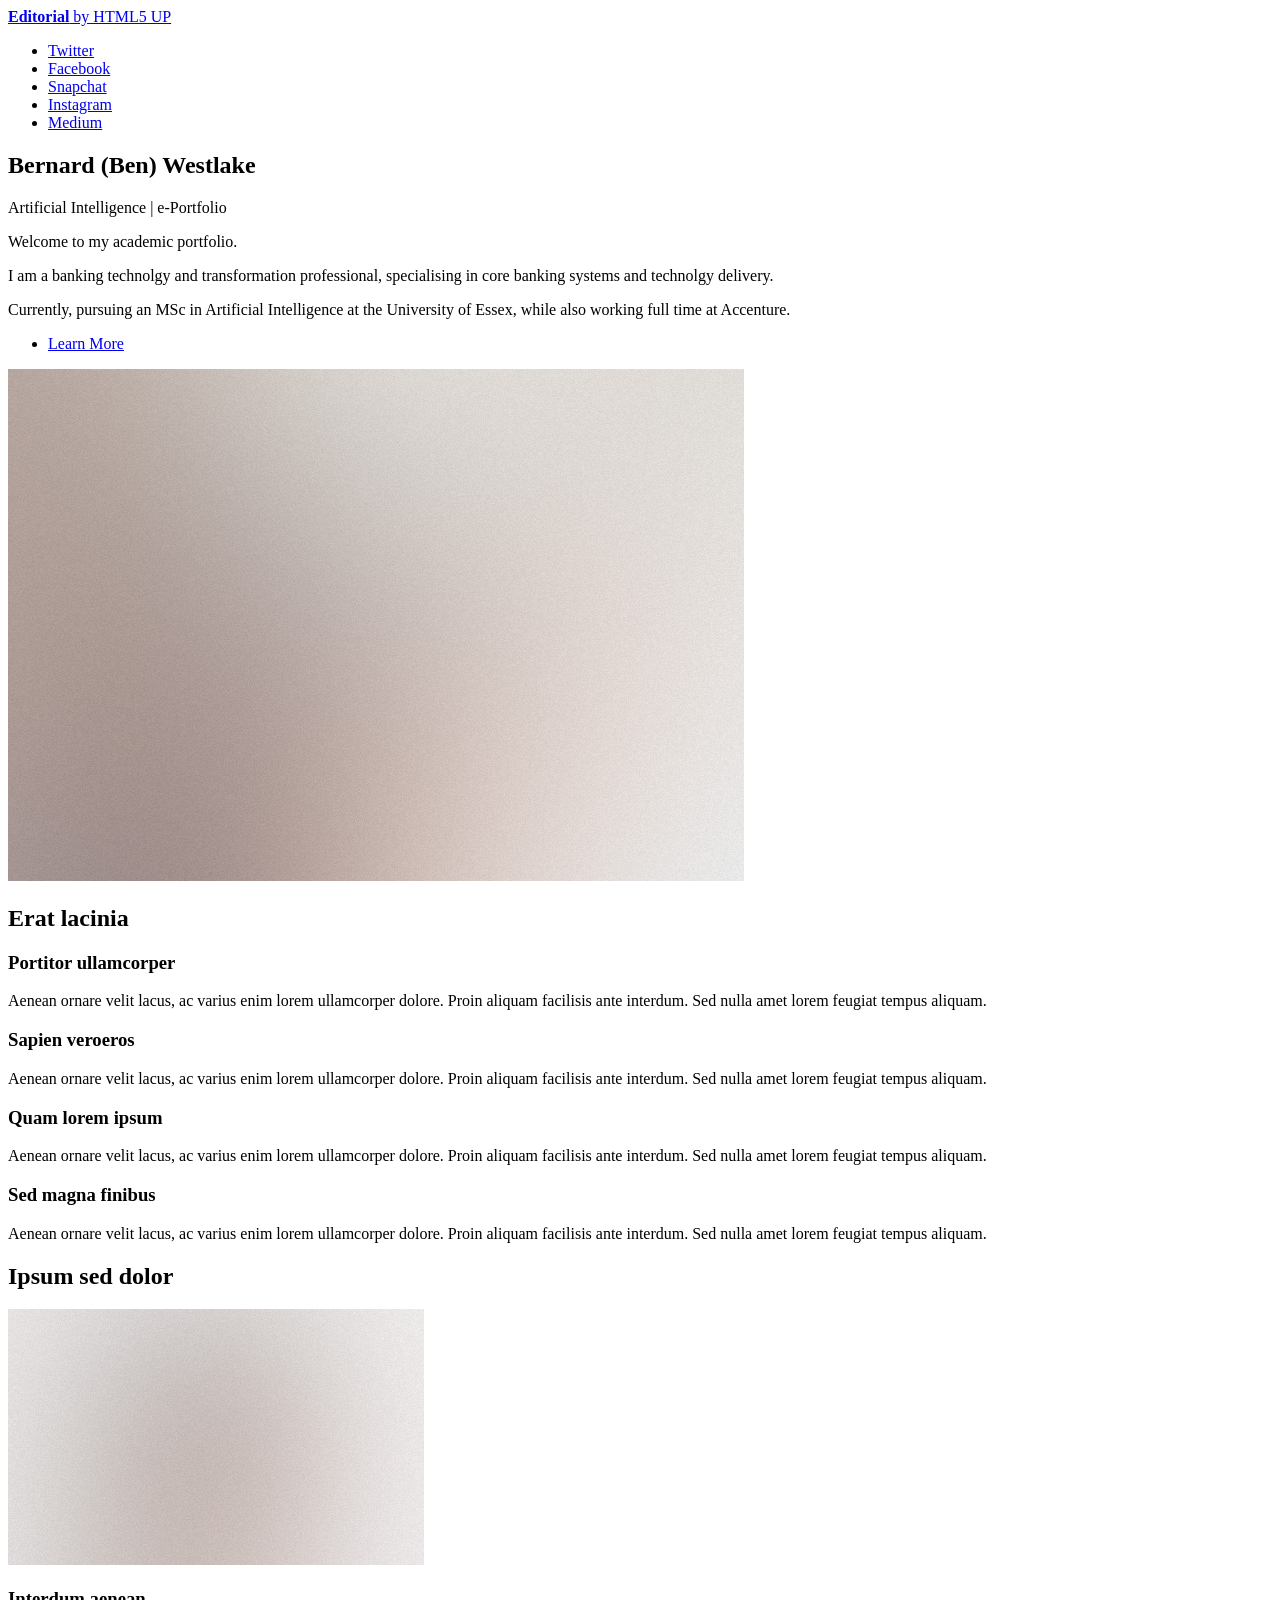
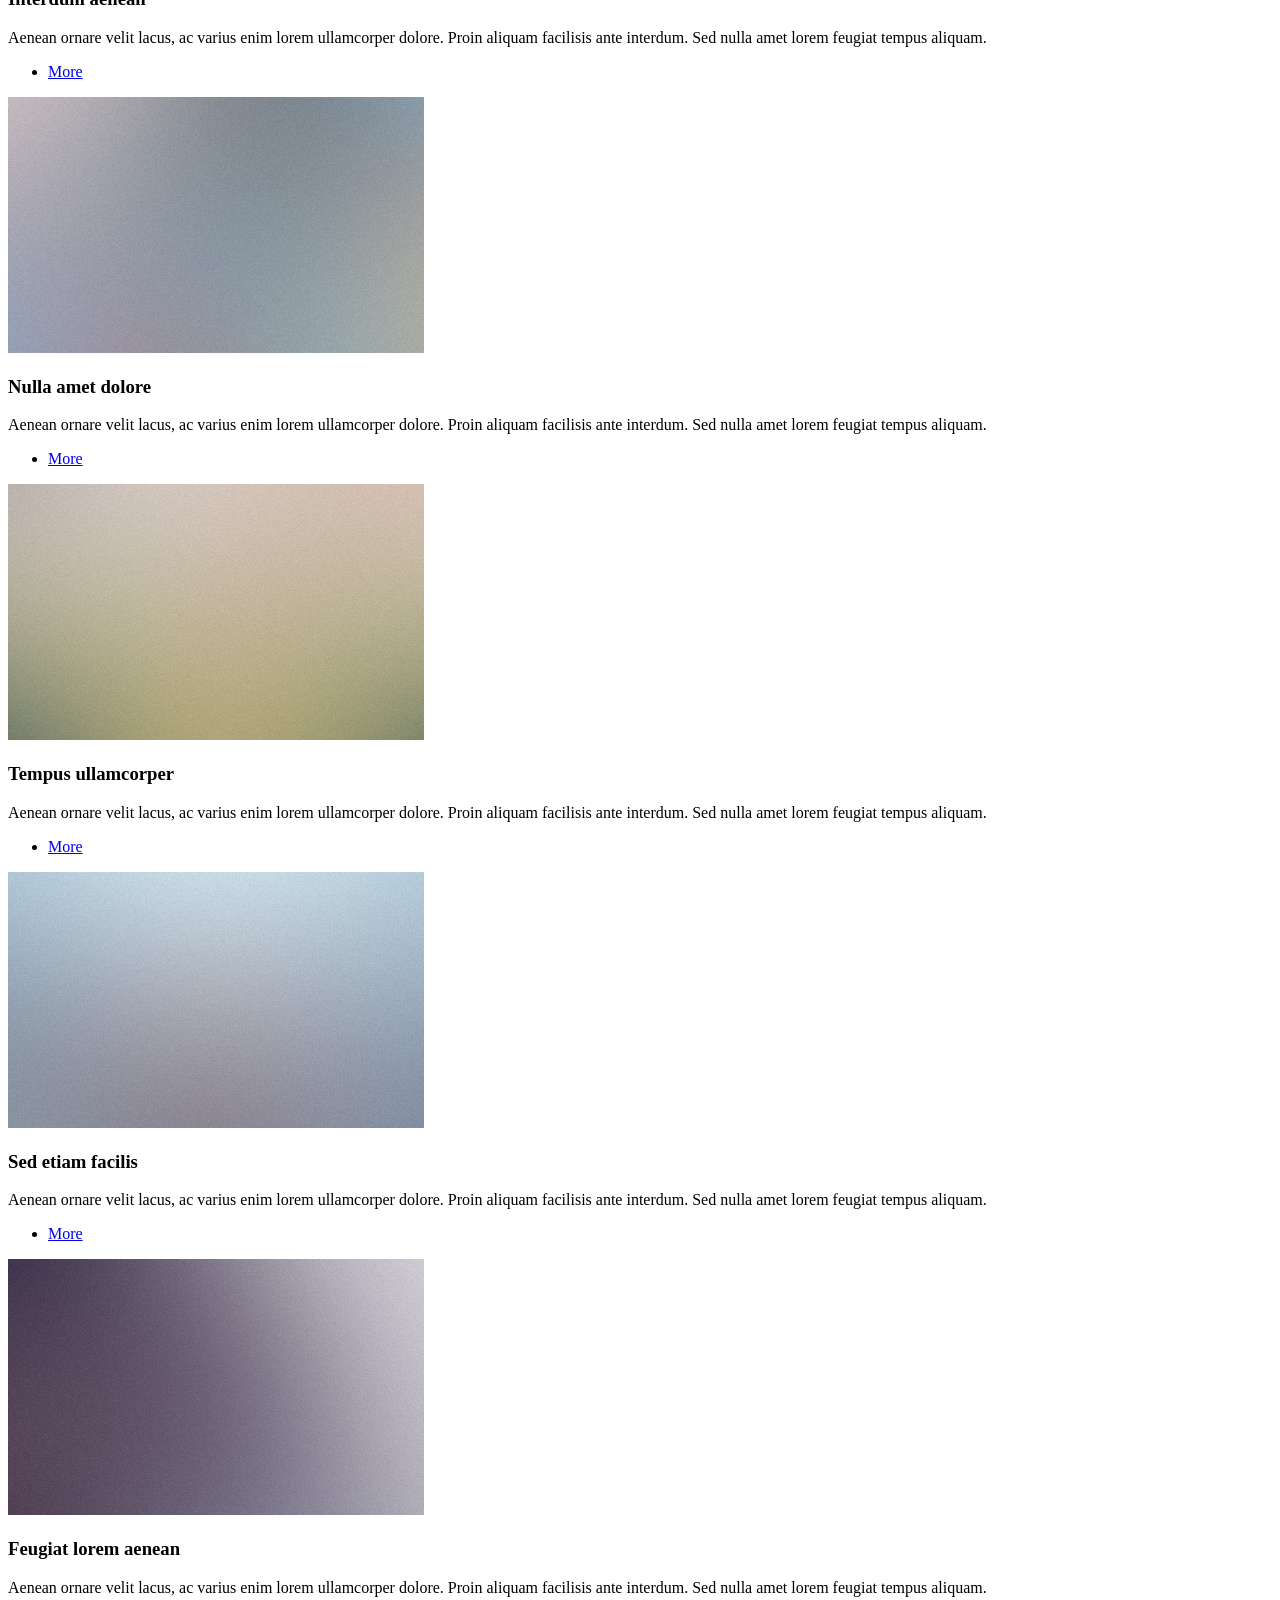
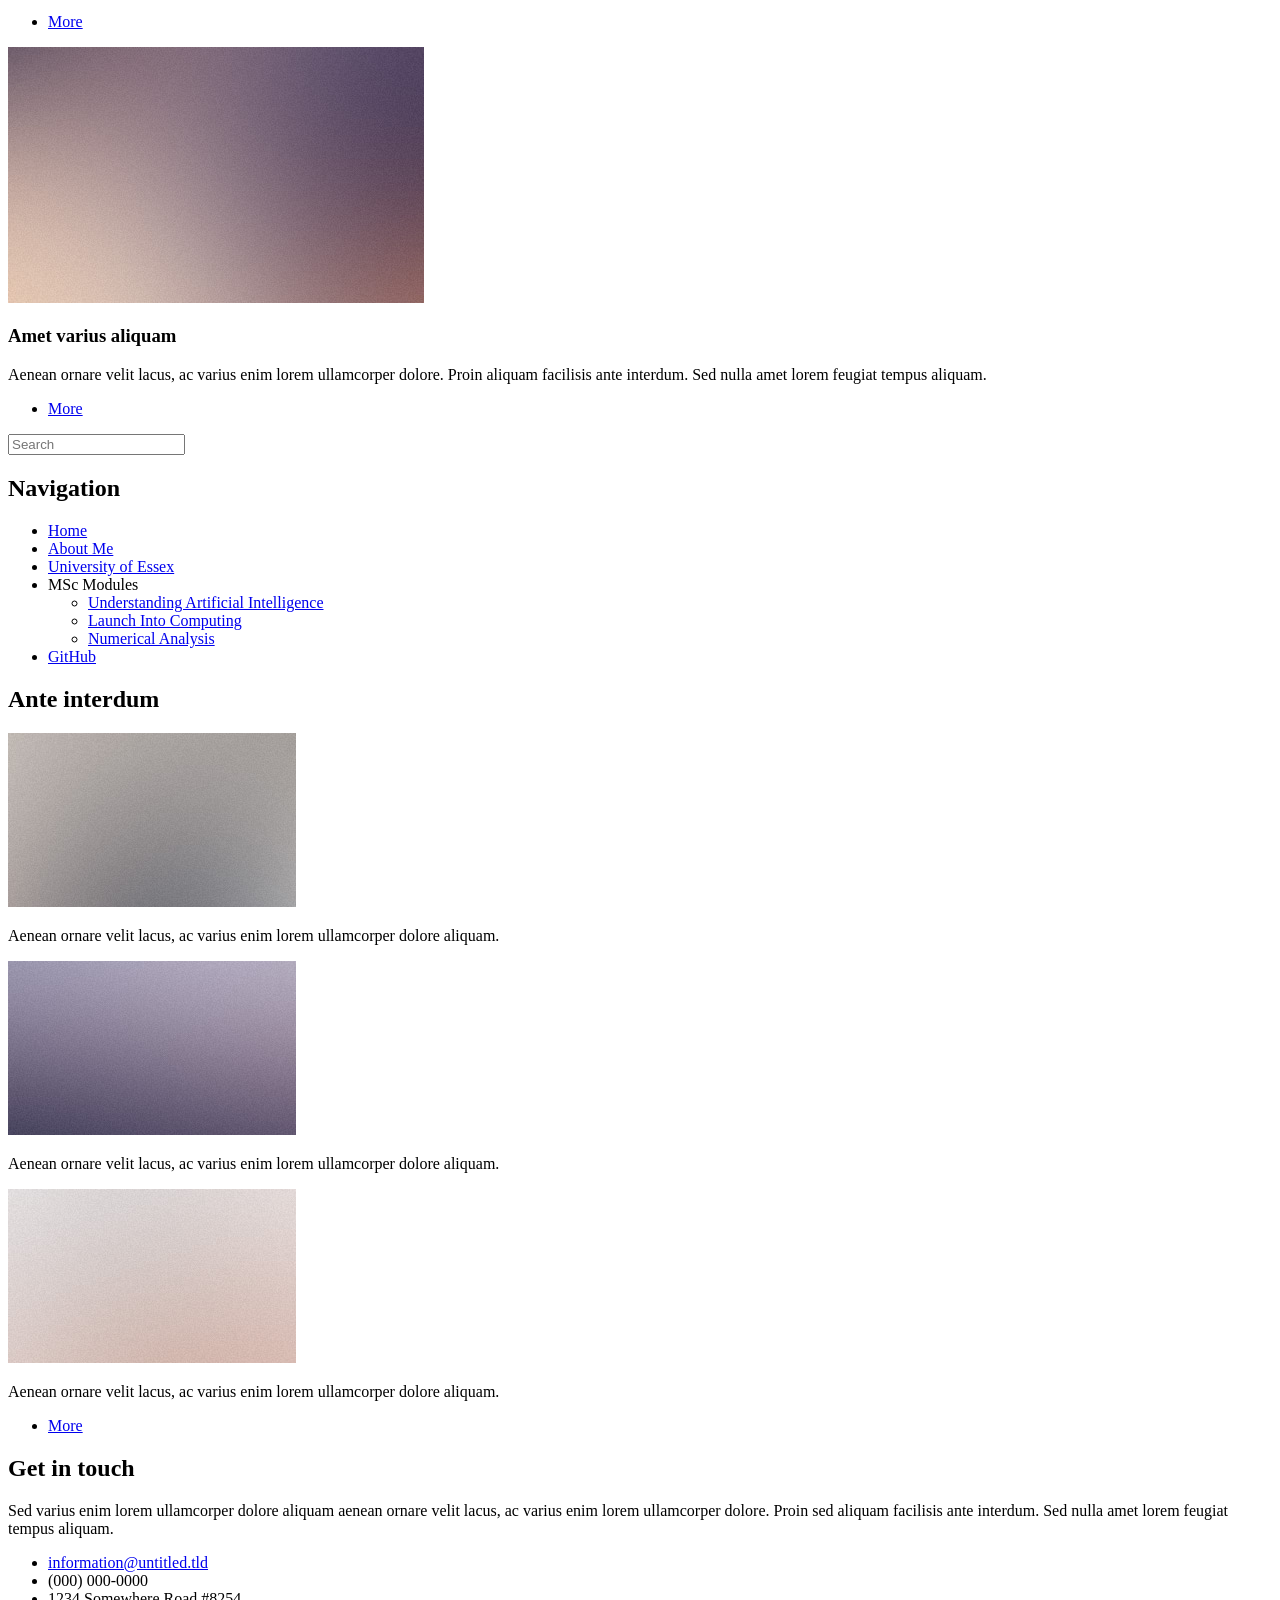
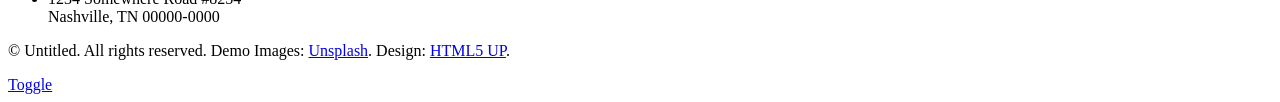
==== index.html @ d7af9665 "Update index.html with new content and structure" ====
<!DOCTYPE HTML>
<!--
	Editorial by HTML5 UP
	html5up.net | @ajlkn
	Free for personal and commercial use under the CCA 3.0 license (html5up.net/license)
-->
<html>
	<head>
		<title>Bernard (Ben) Westlake | Artificial Intelligence e-Portfolio</title>
		<meta charset="utf-8" />
		<meta name="viewport" content="width=device-width, initial-scale=1, user-scalable=no" />
		<link rel="stylesheet" href="assets/css/main.css" />
	</head>
	<body class="is-preload">

		<!-- Wrapper -->
			<div id="wrapper">

				<!-- Main -->
					<div id="main">
						<div class="inner">

							<!-- Header -->
								<header id="header">
									<a href="index.html" class="logo"><strong>Editorial</strong> by HTML5 UP</a>
									<ul class="icons">
										<li><a href="#" class="icon brands fa-twitter"><span class="label">Twitter</span></a></li>
										<li><a href="#" class="icon brands fa-facebook-f"><span class="label">Facebook</span></a></li>
										<li><a href="#" class="icon brands fa-snapchat-ghost"><span class="label">Snapchat</span></a></li>
										<li><a href="#" class="icon brands fa-instagram"><span class="label">Instagram</span></a></li>
										<li><a href="#" class="icon brands fa-medium-m"><span class="label">Medium</span></a></li>
									</ul>
								</header>

							<!-- Banner -->
								<section id="banner">
									<div class="content">
										<header>
											<h1>Bernard (Ben) Westlake</h1>
											<p>Artificial Intelligence | e-Portfolio</p>
										</header>
										<p>
											Welcome to my academic portfolio.
										</p>
										<p>
											I am a banking technolgy and transformation professional,
											specialising in core banking systems and technolgy delivery.
										</p>
										<p>
											Currently, pursuing an MSc in Artificial Intelligence at
											the University of Essex, while also working full time at
											Accenture.
										</p>
										<ul class="actions">
											<li><a href="#" class="button big">Learn More</a></li>
										</ul>
									</div>
									<span class="image object">
										<img src="images/pic10.jpg" alt="" />
									</span>
								</section>

							<!-- Section -->
								<section>
									<header class="major">
										<h2>Erat lacinia</h2>
									</header>
									<div class="features">
										<article>
											<span class="icon fa-gem"></span>
											<div class="content">
												<h3>Portitor ullamcorper</h3>
												<p>Aenean ornare velit lacus, ac varius enim lorem ullamcorper dolore. Proin aliquam facilisis ante interdum. Sed nulla amet lorem feugiat tempus aliquam.</p>
											</div>
										</article>
										<article>
											<span class="icon solid fa-paper-plane"></span>
											<div class="content">
												<h3>Sapien veroeros</h3>
												<p>Aenean ornare velit lacus, ac varius enim lorem ullamcorper dolore. Proin aliquam facilisis ante interdum. Sed nulla amet lorem feugiat tempus aliquam.</p>
											</div>
										</article>
										<article>
											<span class="icon solid fa-rocket"></span>
											<div class="content">
												<h3>Quam lorem ipsum</h3>
												<p>Aenean ornare velit lacus, ac varius enim lorem ullamcorper dolore. Proin aliquam facilisis ante interdum. Sed nulla amet lorem feugiat tempus aliquam.</p>
											</div>
										</article>
										<article>
											<span class="icon solid fa-signal"></span>
											<div class="content">
												<h3>Sed magna finibus</h3>
												<p>Aenean ornare velit lacus, ac varius enim lorem ullamcorper dolore. Proin aliquam facilisis ante interdum. Sed nulla amet lorem feugiat tempus aliquam.</p>
											</div>
										</article>
									</div>
								</section>

							<!-- Section -->
								<section>
									<header class="major">
										<h2>Ipsum sed dolor</h2>
									</header>
									<div class="posts">
										<article>
											<a href="#" class="image"><img src="images/pic01.jpg" alt="" /></a>
											<h3>Interdum aenean</h3>
											<p>Aenean ornare velit lacus, ac varius enim lorem ullamcorper dolore. Proin aliquam facilisis ante interdum. Sed nulla amet lorem feugiat tempus aliquam.</p>
											<ul class="actions">
												<li><a href="#" class="button">More</a></li>
											</ul>
										</article>
										<article>
											<a href="#" class="image"><img src="images/pic02.jpg" alt="" /></a>
											<h3>Nulla amet dolore</h3>
											<p>Aenean ornare velit lacus, ac varius enim lorem ullamcorper dolore. Proin aliquam facilisis ante interdum. Sed nulla amet lorem feugiat tempus aliquam.</p>
											<ul class="actions">
												<li><a href="#" class="button">More</a></li>
											</ul>
										</article>
										<article>
											<a href="#" class="image"><img src="images/pic03.jpg" alt="" /></a>
											<h3>Tempus ullamcorper</h3>
											<p>Aenean ornare velit lacus, ac varius enim lorem ullamcorper dolore. Proin aliquam facilisis ante interdum. Sed nulla amet lorem feugiat tempus aliquam.</p>
											<ul class="actions">
												<li><a href="#" class="button">More</a></li>
											</ul>
										</article>
										<article>
											<a href="#" class="image"><img src="images/pic04.jpg" alt="" /></a>
											<h3>Sed etiam facilis</h3>
											<p>Aenean ornare velit lacus, ac varius enim lorem ullamcorper dolore. Proin aliquam facilisis ante interdum. Sed nulla amet lorem feugiat tempus aliquam.</p>
											<ul class="actions">
												<li><a href="#" class="button">More</a></li>
											</ul>
										</article>
										<article>
											<a href="#" class="image"><img src="images/pic05.jpg" alt="" /></a>
											<h3>Feugiat lorem aenean</h3>
											<p>Aenean ornare velit lacus, ac varius enim lorem ullamcorper dolore. Proin aliquam facilisis ante interdum. Sed nulla amet lorem feugiat tempus aliquam.</p>
											<ul class="actions">
												<li><a href="#" class="button">More</a></li>
											</ul>
										</article>
										<article>
											<a href="#" class="image"><img src="images/pic06.jpg" alt="" /></a>
											<h3>Amet varius aliquam</h3>
											<p>Aenean ornare velit lacus, ac varius enim lorem ullamcorper dolore. Proin aliquam facilisis ante interdum. Sed nulla amet lorem feugiat tempus aliquam.</p>
											<ul class="actions">
												<li><a href="#" class="button">More</a></li>
											</ul>
										</article>
									</div>
								</section>

						</div>
					</div>

				<!-- Sidebar -->
					<div id="sidebar">
						<div class="inner">

							<!-- Search -->
								<section id="search" class="alt">
									<form method="post" action="#">
										<input type="text" name="query" id="query" placeholder="Search" />
									</form>
								</section>

							<!-- Menu -->
								
<nav id="menu">
  <header class="major">
    <h2>Navigation</h2>
  </header>

  <ul>
    <li>
      <a href="index.html">Home</a>
    </li>

    <li>
      <a href="about.html">About Me</a>
    </li>

    <li>
      <a href="essex.html">University of Essex</a>
    </li>

    <li>
      <span class="opener">MSc Modules</span>
      <ul>
        <li>
          <a href="understanding-ai.html">
            Understanding Artificial Intelligence
          </a>
        </li>

        <li>
          <a href="launch-into-computing.html">
            Launch Into Computing
          </a>
        </li>

        <li>
          <a href="numerical-analysis.html">
            Numerical Analysis
          </a>
        </li>
      </ul>
    </li>

    <li>
      <a href="https://github.com/bwestlake">
        GitHub
      </a>
    </li>
  </ul>
</nav>

							<!-- Section -->
								<section>
									<header class="major">
										<h2>Ante interdum</h2>
									</header>
									<div class="mini-posts">
										<article>
											<a href="#" class="image"><img src="images/pic07.jpg" alt="" /></a>
											<p>Aenean ornare velit lacus, ac varius enim lorem ullamcorper dolore aliquam.</p>
										</article>
										<article>
											<a href="#" class="image"><img src="images/pic08.jpg" alt="" /></a>
											<p>Aenean ornare velit lacus, ac varius enim lorem ullamcorper dolore aliquam.</p>
										</article>
										<article>
											<a href="#" class="image"><img src="images/pic09.jpg" alt="" /></a>
											<p>Aenean ornare velit lacus, ac varius enim lorem ullamcorper dolore aliquam.</p>
										</article>
									</div>
									<ul class="actions">
										<li><a href="#" class="button">More</a></li>
									</ul>
								</section>

							<!-- Section -->
								<section>
									<header class="major">
										<h2>Get in touch</h2>
									</header>
									<p>Sed varius enim lorem ullamcorper dolore aliquam aenean ornare velit lacus, ac varius enim lorem ullamcorper dolore. Proin sed aliquam facilisis ante interdum. Sed nulla amet lorem feugiat tempus aliquam.</p>
									<ul class="contact">
										<li class="icon solid fa-envelope"><a href="#">information@untitled.tld</a></li>
										<li class="icon solid fa-phone">(000) 000-0000</li>
										<li class="icon solid fa-home">1234 Somewhere Road #8254<br />
										Nashville, TN 00000-0000</li>
									</ul>
								</section>

							<!-- Footer -->
								<footer id="footer">
									<p class="copyright">&copy; Untitled. All rights reserved. Demo Images: <a href="https://unsplash.com">Unsplash</a>. Design: <a href="https://html5up.net">HTML5 UP</a>.</p>
								</footer>

						</div>
					</div>

			</div>

		<!-- Scripts -->
			<script src="assets/js/jquery.min.js"></script>
			<script src="assets/js/browser.min.js"></script>
			<script src="assets/js/breakpoints.min.js"></script>
			<script src="assets/js/util.js"></script>
			<script src="assets/js/main.js"></script>

	</body>
</html>
---- assets/css/main.css ----
@import url(fontawesome-all.min.css);
@import url("https://fonts.googleapis.com/css?family=Open+Sans:400,600,400italic,600italic|Roboto+Slab:400,700");
/*
	Editorial by HTML5 UP
	html5up.net | @ajlkn
	Free for personal and commercial use under the CCA 3.0 license (html5up.net/license)
*/
html, body, div, span, applet, object,
iframe, h1, h2, h3, h4, h5, h6, p, blockquote,
pre, a, abbr, acronym, address, big, cite,
code, del, dfn, em, img, ins, kbd, q, s, samp,
small, strike, strong, sub, sup, tt, var, b,
u, i, center, dl, dt, dd, ol, ul, li, fieldset,
form, label, legend, table, caption, tbody,
tfoot, thead, tr, th, td, article, aside,
canvas, details, embed, figure, figcaption,
footer, header, hgroup, menu, nav, output, ruby,
section, summary, time, mark, audio, video {
  margin: 0;
  padding: 0;
  border: 0;
  font-size: 100%;
  font: inherit;
  vertical-align: baseline; }

article, aside, details, figcaption, figure,
footer, header, hgroup, menu, nav, section {
  display: block; }

body {
  line-height: 1; }

ol, ul {
  list-style: none; }

blockquote, q {
  quotes: none; }
  blockquote:before, blockquote:after, q:before, q:after {
    content: '';
    content: none; }

table {
  border-collapse: collapse;
  border-spacing: 0; }

body {
  -webkit-text-size-adjust: none; }

mark {
  background-color: transparent;
  color: inherit; }

input::-moz-focus-inner {
  border: 0;
  padding: 0; }

input, select, textarea {
  -moz-appearance: none;
  -webkit-appearance: none;
  -ms-appearance: none;
  appearance: none; }

/* Basic */
@-ms-viewport {
  width: device-width; }

body {
  -ms-overflow-style: scrollbar; }

@media screen and (max-width: 480px) {
  html, body {
    min-width: 320px; } }

html {
  box-sizing: border-box; }

*, *:before, *:after {
  box-sizing: inherit; }

body {
  background: #ffffff; }
  body.is-preload *, body.is-preload *:before, body.is-preload *:after, body.is-resizing *, body.is-resizing *:before, body.is-resizing *:after {
    -moz-animation: none !important;
    -webkit-animation: none !important;
    -ms-animation: none !important;
    animation: none !important;
    -moz-transition: none !important;
    -webkit-transition: none !important;
    -ms-transition: none !important;
    transition: none !important; }

/* Type */
body, input, select, textarea {
  color: #7f888f;
  font-family: "Open Sans", sans-serif;
  font-size: 13pt;
  font-weight: 400;
  line-height: 1.65; }
  @media screen and (max-width: 1680px) {
    body, input, select, textarea {
      font-size: 11pt; } }
  @media screen and (max-width: 1280px) {
    body, input, select, textarea {
      font-size: 10pt; } }
  @media screen and (max-width: 360px) {
    body, input, select, textarea {
      font-size: 9pt; } }

a {
  -moz-transition: color 0.2s ease-in-out, border-bottom-color 0.2s ease-in-out;
  -webkit-transition: color 0.2s ease-in-out, border-bottom-color 0.2s ease-in-out;
  -ms-transition: color 0.2s ease-in-out, border-bottom-color 0.2s ease-in-out;
  transition: color 0.2s ease-in-out, border-bottom-color 0.2s ease-in-out;
  border-bottom: dotted 1px;
  color: #f56a6a;
  text-decoration: none; }
  a:hover {
    border-bottom-color: #f56a6a;
    color: #f56a6a !important; }
    a:hover strong {
      color: inherit; }

strong, b {
  color: #3d4449;
  font-weight: 600; }

em, i {
  font-style: italic; }

p {
  margin: 0 0 2em 0; }

h1, h2, h3, h4, h5, h6 {
  color: #3d4449;
  font-family: "Roboto Slab", serif;
  font-weight: 700;
  line-height: 1.5;
  margin: 0 0 1em 0; }
  h1 a, h2 a, h3 a, h4 a, h5 a, h6 a {
    color: inherit;
    text-decoration: none;
    border-bottom: 0; }

h1 {
  font-size: 4em;
  margin: 0 0 0.5em 0;
  line-height: 1.3; }

h2 {
  font-size: 1.75em; }

h3 {
  font-size: 1.25em; }

h4 {
  font-size: 1.1em; }

h5 {
  font-size: 0.9em; }

h6 {
  font-size: 0.7em; }

@media screen and (max-width: 1680px) {
  h1 {
    font-size: 3.5em; } }

@media screen and (max-width: 980px) {
  h1 {
    font-size: 3.25em; } }

@media screen and (max-width: 736px) {
  h1 {
    font-size: 2em;
    line-height: 1.4; }
  h2 {
    font-size: 1.5em; } }

sub {
  font-size: 0.8em;
  position: relative;
  top: 0.5em; }

sup {
  font-size: 0.8em;
  position: relative;
  top: -0.5em; }

blockquote {
  border-left: solid 3px rgba(210, 215, 217, 0.75);
  font-style: italic;
  margin: 0 0 2em 0;
  padding: 0.5em 0 0.5em 2em; }

code {
  background: rgba(230, 235, 237, 0.25);
  border-radius: 0.375em;
  border: solid 1px rgba(210, 215, 217, 0.75);
  font-family: "Courier New", monospace;
  font-size: 0.9em;
  margin: 0 0.25em;
  padding: 0.25em 0.65em; }

pre {
  -webkit-overflow-scrolling: touch;
  font-family: "Courier New", monospace;
  font-size: 0.9em;
  margin: 0 0 2em 0; }
  pre code {
    display: block;
    line-height: 1.75;
    padding: 1em 1.5em;
    overflow-x: auto; }

hr {
  border: 0;
  border-bottom: solid 1px rgba(210, 215, 217, 0.75);
  margin: 2em 0; }
  hr.major {
    margin: 3em 0; }

.align-left {
  text-align: left; }

.align-center {
  text-align: center; }

.align-right {
  text-align: right; }

/* Row */
.row {
  display: flex;
  flex-wrap: wrap;
  box-sizing: border-box;
  align-items: stretch; }
  .row > * {
    box-sizing: border-box; }
  .row.gtr-uniform > * > :last-child {
    margin-bottom: 0; }
  .row.aln-left {
    justify-content: flex-start; }
  .row.aln-center {
    justify-content: center; }
  .row.aln-right {
    justify-content: flex-end; }
  .row.aln-top {
    align-items: flex-start; }
  .row.aln-middle {
    align-items: center; }
  .row.aln-bottom {
    align-items: flex-end; }
  .row > .imp {
    order: -1; }
  .row > .col-1 {
    width: 8.33333%; }
  .row > .off-1 {
    margin-left: 8.33333%; }
  .row > .col-2 {
    width: 16.66667%; }
  .row > .off-2 {
    margin-left: 16.66667%; }
  .row > .col-3 {
    width: 25%; }
  .row > .off-3 {
    margin-left: 25%; }
  .row > .col-4 {
    width: 33.33333%; }
  .row > .off-4 {
    margin-left: 33.33333%; }
  .row > .col-5 {
    width: 41.66667%; }
  .row > .off-5 {
    margin-left: 41.66667%; }
  .row > .col-6 {
    width: 50%; }
  .row > .off-6 {
    margin-left: 50%; }
  .row > .col-7 {
    width: 58.33333%; }
  .row > .off-7 {
    margin-left: 58.33333%; }
  .row > .col-8 {
    width: 66.66667%; }
  .row > .off-8 {
    margin-left: 66.66667%; }
  .row > .col-9 {
    width: 75%; }
  .row > .off-9 {
    margin-left: 75%; }
  .row > .col-10 {
    width: 83.33333%; }
  .row > .off-10 {
    margin-left: 83.33333%; }
  .row > .col-11 {
    width: 91.66667%; }
  .row > .off-11 {
    margin-left: 91.66667%; }
  .row > .col-12 {
    width: 100%; }
  .row > .off-12 {
    margin-left: 100%; }
  .row.gtr-0 {
    margin-top: 0;
    margin-left: 0em; }
    .row.gtr-0 > * {
      padding: 0 0 0 0em; }
    .row.gtr-0.gtr-uniform {
      margin-top: 0em; }
      .row.gtr-0.gtr-uniform > * {
        padding-top: 0em; }
  .row.gtr-25 {
    margin-top: 0;
    margin-left: -0.375em; }
    .row.gtr-25 > * {
      padding: 0 0 0 0.375em; }
    .row.gtr-25.gtr-uniform {
      margin-top: -0.375em; }
      .row.gtr-25.gtr-uniform > * {
        padding-top: 0.375em; }
  .row.gtr-50 {
    margin-top: 0;
    margin-left: -0.75em; }
    .row.gtr-50 > * {
      padding: 0 0 0 0.75em; }
    .row.gtr-50.gtr-uniform {
      margin-top: -0.75em; }
      .row.gtr-50.gtr-uniform > * {
        padding-top: 0.75em; }
  .row {
    margin-top: 0;
    margin-left: -1.5em; }
    .row > * {
      padding: 0 0 0 1.5em; }
    .row.gtr-uniform {
      margin-top: -1.5em; }
      .row.gtr-uniform > * {
        padding-top: 1.5em; }
  .row.gtr-150 {
    margin-top: 0;
    margin-left: -2.25em; }
    .row.gtr-150 > * {
      padding: 0 0 0 2.25em; }
    .row.gtr-150.gtr-uniform {
      margin-top: -2.25em; }
      .row.gtr-150.gtr-uniform > * {
        padding-top: 2.25em; }
  .row.gtr-200 {
    margin-top: 0;
    margin-left: -3em; }
    .row.gtr-200 > * {
      padding: 0 0 0 3em; }
    .row.gtr-200.gtr-uniform {
      margin-top: -3em; }
      .row.gtr-200.gtr-uniform > * {
        padding-top: 3em; }
  @media screen and (max-width: 1680px) {
    .row {
      display: flex;
      flex-wrap: wrap;
      box-sizing: border-box;
      align-items: stretch; }
      .row > * {
        box-sizing: border-box; }
      .row.gtr-uniform > * > :last-child {
        margin-bottom: 0; }
      .row.aln-left {
        justify-content: flex-start; }
      .row.aln-center {
        justify-content: center; }
      .row.aln-right {
        justify-content: flex-end; }
      .row.aln-top {
        align-items: flex-start; }
      .row.aln-middle {
        align-items: center; }
      .row.aln-bottom {
        align-items: flex-end; }
      .row > .imp-xlarge {
        order: -1; }
      .row > .col-1-xlarge {
        width: 8.33333%; }
      .row > .off-1-xlarge {
        margin-left: 8.33333%; }
      .row > .col-2-xlarge {
        width: 16.66667%; }
      .row > .off-2-xlarge {
        margin-left: 16.66667%; }
      .row > .col-3-xlarge {
        width: 25%; }
      .row > .off-3-xlarge {
        margin-left: 25%; }
      .row > .col-4-xlarge {
        width: 33.33333%; }
      .row > .off-4-xlarge {
        margin-left: 33.33333%; }
      .row > .col-5-xlarge {
        width: 41.66667%; }
      .row > .off-5-xlarge {
        margin-left: 41.66667%; }
      .row > .col-6-xlarge {
        width: 50%; }
      .row > .off-6-xlarge {
        margin-left: 50%; }
      .row > .col-7-xlarge {
        width: 58.33333%; }
      .row > .off-7-xlarge {
        margin-left: 58.33333%; }
      .row > .col-8-xlarge {
        width: 66.66667%; }
      .row > .off-8-xlarge {
        margin-left: 66.66667%; }
      .row > .col-9-xlarge {
        width: 75%; }
      .row > .off-9-xlarge {
        margin-left: 75%; }
      .row > .col-10-xlarge {
        width: 83.33333%; }
      .row > .off-10-xlarge {
        margin-left: 83.33333%; }
      .row > .col-11-xlarge {
        width: 91.66667%; }
      .row > .off-11-xlarge {
        margin-left: 91.66667%; }
      .row > .col-12-xlarge {
        width: 100%; }
      .row > .off-12-xlarge {
        margin-left: 100%; }
      .row.gtr-0 {
        margin-top: 0;
        margin-left: 0em; }
        .row.gtr-0 > * {
          padding: 0 0 0 0em; }
        .row.gtr-0.gtr-uniform {
          margin-top: 0em; }
          .row.gtr-0.gtr-uniform > * {
            padding-top: 0em; }
      .row.gtr-25 {
        margin-top: 0;
        margin-left: -0.375em; }
        .row.gtr-25 > * {
          padding: 0 0 0 0.375em; }
        .row.gtr-25.gtr-uniform {
          margin-top: -0.375em; }
          .row.gtr-25.gtr-uniform > * {
            padding-top: 0.375em; }
      .row.gtr-50 {
        margin-top: 0;
        margin-left: -0.75em; }
        .row.gtr-50 > * {
          padding: 0 0 0 0.75em; }
        .row.gtr-50.gtr-uniform {
          margin-top: -0.75em; }
          .row.gtr-50.gtr-uniform > * {
            padding-top: 0.75em; }
      .row {
        margin-top: 0;
        margin-left: -1.5em; }
        .row > * {
          padding: 0 0 0 1.5em; }
        .row.gtr-uniform {
          margin-top: -1.5em; }
          .row.gtr-uniform > * {
            padding-top: 1.5em; }
      .row.gtr-150 {
        margin-top: 0;
        margin-left: -2.25em; }
        .row.gtr-150 > * {
          padding: 0 0 0 2.25em; }
        .row.gtr-150.gtr-uniform {
          margin-top: -2.25em; }
          .row.gtr-150.gtr-uniform > * {
            padding-top: 2.25em; }
      .row.gtr-200 {
        margin-top: 0;
        margin-left: -3em; }
        .row.gtr-200 > * {
          padding: 0 0 0 3em; }
        .row.gtr-200.gtr-uniform {
          margin-top: -3em; }
          .row.gtr-200.gtr-uniform > * {
            padding-top: 3em; } }
  @media screen and (max-width: 1280px) {
    .row {
      display: flex;
      flex-wrap: wrap;
      box-sizing: border-box;
      align-items: stretch; }
      .row > * {
        box-sizing: border-box; }
      .row.gtr-uniform > * > :last-child {
        margin-bottom: 0; }
      .row.aln-left {
        justify-content: flex-start; }
      .row.aln-center {
        justify-content: center; }
      .row.aln-right {
        justify-content: flex-end; }
      .row.aln-top {
        align-items: flex-start; }
      .row.aln-middle {
        align-items: center; }
      .row.aln-bottom {
        align-items: flex-end; }
      .row > .imp-large {
        order: -1; }
      .row > .col-1-large {
        width: 8.33333%; }
      .row > .off-1-large {
        margin-left: 8.33333%; }
      .row > .col-2-large {
        width: 16.66667%; }
      .row > .off-2-large {
        margin-left: 16.66667%; }
      .row > .col-3-large {
        width: 25%; }
      .row > .off-3-large {
        margin-left: 25%; }
      .row > .col-4-large {
        width: 33.33333%; }
      .row > .off-4-large {
        margin-left: 33.33333%; }
      .row > .col-5-large {
        width: 41.66667%; }
      .row > .off-5-large {
        margin-left: 41.66667%; }
      .row > .col-6-large {
        width: 50%; }
      .row > .off-6-large {
        margin-left: 50%; }
      .row > .col-7-large {
        width: 58.33333%; }
      .row > .off-7-large {
        margin-left: 58.33333%; }
      .row > .col-8-large {
        width: 66.66667%; }
      .row > .off-8-large {
        margin-left: 66.66667%; }
      .row > .col-9-large {
        width: 75%; }
      .row > .off-9-large {
        margin-left: 75%; }
      .row > .col-10-large {
        width: 83.33333%; }
      .row > .off-10-large {
        margin-left: 83.33333%; }
      .row > .col-11-large {
        width: 91.66667%; }
      .row > .off-11-large {
        margin-left: 91.66667%; }
      .row > .col-12-large {
        width: 100%; }
      .row > .off-12-large {
        margin-left: 100%; }
      .row.gtr-0 {
        margin-top: 0;
        margin-left: 0em; }
        .row.gtr-0 > * {
          padding: 0 0 0 0em; }
        .row.gtr-0.gtr-uniform {
          margin-top: 0em; }
          .row.gtr-0.gtr-uniform > * {
            padding-top: 0em; }
      .row.gtr-25 {
        margin-top: 0;
        margin-left: -0.375em; }
        .row.gtr-25 > * {
          padding: 0 0 0 0.375em; }
        .row.gtr-25.gtr-uniform {
          margin-top: -0.375em; }
          .row.gtr-25.gtr-uniform > * {
            padding-top: 0.375em; }
      .row.gtr-50 {
        margin-top: 0;
        margin-left: -0.75em; }
        .row.gtr-50 > * {
          padding: 0 0 0 0.75em; }
        .row.gtr-50.gtr-uniform {
          margin-top: -0.75em; }
          .row.gtr-50.gtr-uniform > * {
            padding-top: 0.75em; }
      .row {
        margin-top: 0;
        margin-left: -1.5em; }
        .row > * {
          padding: 0 0 0 1.5em; }
        .row.gtr-uniform {
          margin-top: -1.5em; }
          .row.gtr-uniform > * {
            padding-top: 1.5em; }
      .row.gtr-150 {
        margin-top: 0;
        margin-left: -2.25em; }
        .row.gtr-150 > * {
          padding: 0 0 0 2.25em; }
        .row.gtr-150.gtr-uniform {
          margin-top: -2.25em; }
          .row.gtr-150.gtr-uniform > * {
            padding-top: 2.25em; }
      .row.gtr-200 {
        margin-top: 0;
        margin-left: -3em; }
        .row.gtr-200 > * {
          padding: 0 0 0 3em; }
        .row.gtr-200.gtr-uniform {
          margin-top: -3em; }
          .row.gtr-200.gtr-uniform > * {
            padding-top: 3em; } }
  @media screen and (max-width: 980px) {
    .row {
      display: flex;
      flex-wrap: wrap;
      box-sizing: border-box;
      align-items: stretch; }
      .row > * {
        box-sizing: border-box; }
      .row.gtr-uniform > * > :last-child {
        margin-bottom: 0; }
      .row.aln-left {
        justify-content: flex-start; }
      .row.aln-center {
        justify-content: center; }
      .row.aln-right {
        justify-content: flex-end; }
      .row.aln-top {
        align-items: flex-start; }
      .row.aln-middle {
        align-items: center; }
      .row.aln-bottom {
        align-items: flex-end; }
      .row > .imp-medium {
        order: -1; }
      .row > .col-1-medium {
        width: 8.33333%; }
      .row > .off-1-medium {
        margin-left: 8.33333%; }
      .row > .col-2-medium {
        width: 16.66667%; }
      .row > .off-2-medium {
        margin-left: 16.66667%; }
      .row > .col-3-medium {
        width: 25%; }
      .row > .off-3-medium {
        margin-left: 25%; }
      .row > .col-4-medium {
        width: 33.33333%; }
      .row > .off-4-medium {
        margin-left: 33.33333%; }
      .row > .col-5-medium {
        width: 41.66667%; }
      .row > .off-5-medium {
        margin-left: 41.66667%; }
      .row > .col-6-medium {
        width: 50%; }
      .row > .off-6-medium {
        margin-left: 50%; }
      .row > .col-7-medium {
        width: 58.33333%; }
      .row > .off-7-medium {
        margin-left: 58.33333%; }
      .row > .col-8-medium {
        width: 66.66667%; }
      .row > .off-8-medium {
        margin-left: 66.66667%; }
      .row > .col-9-medium {
        width: 75%; }
      .row > .off-9-medium {
        margin-left: 75%; }
      .row > .col-10-medium {
        width: 83.33333%; }
      .row > .off-10-medium {
        margin-left: 83.33333%; }
      .row > .col-11-medium {
        width: 91.66667%; }
      .row > .off-11-medium {
        margin-left: 91.66667%; }
      .row > .col-12-medium {
        width: 100%; }
      .row > .off-12-medium {
        margin-left: 100%; }
      .row.gtr-0 {
        margin-top: 0;
        margin-left: 0em; }
        .row.gtr-0 > * {
          padding: 0 0 0 0em; }
        .row.gtr-0.gtr-uniform {
          margin-top: 0em; }
          .row.gtr-0.gtr-uniform > * {
            padding-top: 0em; }
      .row.gtr-25 {
        margin-top: 0;
        margin-left: -0.375em; }
        .row.gtr-25 > * {
          padding: 0 0 0 0.375em; }
        .row.gtr-25.gtr-uniform {
          margin-top: -0.375em; }
          .row.gtr-25.gtr-uniform > * {
            padding-top: 0.375em; }
      .row.gtr-50 {
        margin-top: 0;
        margin-left: -0.75em; }
        .row.gtr-50 > * {
          padding: 0 0 0 0.75em; }
        .row.gtr-50.gtr-uniform {
          margin-top: -0.75em; }
          .row.gtr-50.gtr-uniform > * {
            padding-top: 0.75em; }
      .row {
        margin-top: 0;
        margin-left: -1.5em; }
        .row > * {
          padding: 0 0 0 1.5em; }
        .row.gtr-uniform {
          margin-top: -1.5em; }
          .row.gtr-uniform > * {
            padding-top: 1.5em; }
      .row.gtr-150 {
        margin-top: 0;
        margin-left: -2.25em; }
        .row.gtr-150 > * {
          padding: 0 0 0 2.25em; }
        .row.gtr-150.gtr-uniform {
          margin-top: -2.25em; }
          .row.gtr-150.gtr-uniform > * {
            padding-top: 2.25em; }
      .row.gtr-200 {
        margin-top: 0;
        margin-left: -3em; }
        .row.gtr-200 > * {
          padding: 0 0 0 3em; }
        .row.gtr-200.gtr-uniform {
          margin-top: -3em; }
          .row.gtr-200.gtr-uniform > * {
            padding-top: 3em; } }
  @media screen and (max-width: 736px) {
    .row {
      display: flex;
      flex-wrap: wrap;
      box-sizing: border-box;
      align-items: stretch; }
      .row > * {
        box-sizing: border-box; }
      .row.gtr-uniform > * > :last-child {
        margin-bottom: 0; }
      .row.aln-left {
        justify-content: flex-start; }
      .row.aln-center {
        justify-content: center; }
      .row.aln-right {
        justify-content: flex-end; }
      .row.aln-top {
        align-items: flex-start; }
      .row.aln-middle {
        align-items: center; }
      .row.aln-bottom {
        align-items: flex-end; }
      .row > .imp-small {
        order: -1; }
      .row > .col-1-small {
        width: 8.33333%; }
      .row > .off-1-small {
        margin-left: 8.33333%; }
      .row > .col-2-small {
        width: 16.66667%; }
      .row > .off-2-small {
        margin-left: 16.66667%; }
      .row > .col-3-small {
        width: 25%; }
      .row > .off-3-small {
        margin-left: 25%; }
      .row > .col-4-small {
        width: 33.33333%; }
      .row > .off-4-small {
        margin-left: 33.33333%; }
      .row > .col-5-small {
        width: 41.66667%; }
      .row > .off-5-small {
        margin-left: 41.66667%; }
      .row > .col-6-small {
        width: 50%; }
      .row > .off-6-small {
        margin-left: 50%; }
      .row > .col-7-small {
        width: 58.33333%; }
      .row > .off-7-small {
        margin-left: 58.33333%; }
      .row > .col-8-small {
        width: 66.66667%; }
      .row > .off-8-small {
        margin-left: 66.66667%; }
      .row > .col-9-small {
        width: 75%; }
      .row > .off-9-small {
        margin-left: 75%; }
      .row > .col-10-small {
        width: 83.33333%; }
      .row > .off-10-small {
        margin-left: 83.33333%; }
      .row > .col-11-small {
        width: 91.66667%; }
      .row > .off-11-small {
        margin-left: 91.66667%; }
      .row > .col-12-small {
        width: 100%; }
      .row > .off-12-small {
        margin-left: 100%; }
      .row.gtr-0 {
        margin-top: 0;
        margin-left: 0em; }
        .row.gtr-0 > * {
          padding: 0 0 0 0em; }
        .row.gtr-0.gtr-uniform {
          margin-top: 0em; }
          .row.gtr-0.gtr-uniform > * {
            padding-top: 0em; }
      .row.gtr-25 {
        margin-top: 0;
        margin-left: -0.375em; }
        .row.gtr-25 > * {
          padding: 0 0 0 0.375em; }
        .row.gtr-25.gtr-uniform {
          margin-top: -0.375em; }
          .row.gtr-25.gtr-uniform > * {
            padding-top: 0.375em; }
      .row.gtr-50 {
        margin-top: 0;
        margin-left: -0.75em; }
        .row.gtr-50 > * {
          padding: 0 0 0 0.75em; }
        .row.gtr-50.gtr-uniform {
          margin-top: -0.75em; }
          .row.gtr-50.gtr-uniform > * {
            padding-top: 0.75em; }
      .row {
        margin-top: 0;
        margin-left: -1.5em; }
        .row > * {
          padding: 0 0 0 1.5em; }
        .row.gtr-uniform {
          margin-top: -1.5em; }
          .row.gtr-uniform > * {
            padding-top: 1.5em; }
      .row.gtr-150 {
        margin-top: 0;
        margin-left: -2.25em; }
        .row.gtr-150 > * {
          padding: 0 0 0 2.25em; }
        .row.gtr-150.gtr-uniform {
          margin-top: -2.25em; }
          .row.gtr-150.gtr-uniform > * {
            padding-top: 2.25em; }
      .row.gtr-200 {
        margin-top: 0;
        margin-left: -3em; }
        .row.gtr-200 > * {
          padding: 0 0 0 3em; }
        .row.gtr-200.gtr-uniform {
          margin-top: -3em; }
          .row.gtr-200.gtr-uniform > * {
            padding-top: 3em; } }
  @media screen and (max-width: 480px) {
    .row {
      display: flex;
      flex-wrap: wrap;
      box-sizing: border-box;
      align-items: stretch; }
      .row > * {
        box-sizing: border-box; }
      .row.gtr-uniform > * > :last-child {
        margin-bottom: 0; }
      .row.aln-left {
        justify-content: flex-start; }
      .row.aln-center {
        justify-content: center; }
      .row.aln-right {
        justify-content: flex-end; }
      .row.aln-top {
        align-items: flex-start; }
      .row.aln-middle {
        align-items: center; }
      .row.aln-bottom {
        align-items: flex-end; }
      .row > .imp-xsmall {
        order: -1; }
      .row > .col-1-xsmall {
        width: 8.33333%; }
      .row > .off-1-xsmall {
        margin-left: 8.33333%; }
      .row > .col-2-xsmall {
        width: 16.66667%; }
      .row > .off-2-xsmall {
        margin-left: 16.66667%; }
      .row > .col-3-xsmall {
        width: 25%; }
      .row > .off-3-xsmall {
        margin-left: 25%; }
      .row > .col-4-xsmall {
        width: 33.33333%; }
      .row > .off-4-xsmall {
        margin-left: 33.33333%; }
      .row > .col-5-xsmall {
        width: 41.66667%; }
      .row > .off-5-xsmall {
        margin-left: 41.66667%; }
      .row > .col-6-xsmall {
        width: 50%; }
      .row > .off-6-xsmall {
        margin-left: 50%; }
      .row > .col-7-xsmall {
        width: 58.33333%; }
      .row > .off-7-xsmall {
        margin-left: 58.33333%; }
      .row > .col-8-xsmall {
        width: 66.66667%; }
      .row > .off-8-xsmall {
        margin-left: 66.66667%; }
      .row > .col-9-xsmall {
        width: 75%; }
      .row > .off-9-xsmall {
        margin-left: 75%; }
      .row > .col-10-xsmall {
        width: 83.33333%; }
      .row > .off-10-xsmall {
        margin-left: 83.33333%; }
      .row > .col-11-xsmall {
        width: 91.66667%; }
      .row > .off-11-xsmall {
        margin-left: 91.66667%; }
      .row > .col-12-xsmall {
        width: 100%; }
      .row > .off-12-xsmall {
        margin-left: 100%; }
      .row.gtr-0 {
        margin-top: 0;
        margin-left: 0em; }
        .row.gtr-0 > * {
          padding: 0 0 0 0em; }
        .row.gtr-0.gtr-uniform {
          margin-top: 0em; }
          .row.gtr-0.gtr-uniform > * {
            padding-top: 0em; }
      .row.gtr-25 {
        margin-top: 0;
        margin-left: -0.375em; }
        .row.gtr-25 > * {
          padding: 0 0 0 0.375em; }
        .row.gtr-25.gtr-uniform {
          margin-top: -0.375em; }
          .row.gtr-25.gtr-uniform > * {
            padding-top: 0.375em; }
      .row.gtr-50 {
        margin-top: 0;
        margin-left: -0.75em; }
        .row.gtr-50 > * {
          padding: 0 0 0 0.75em; }
        .row.gtr-50.gtr-uniform {
          margin-top: -0.75em; }
          .row.gtr-50.gtr-uniform > * {
            padding-top: 0.75em; }
      .row {
        margin-top: 0;
        margin-left: -1.5em; }
        .row > * {
          padding: 0 0 0 1.5em; }
        .row.gtr-uniform {
          margin-top: -1.5em; }
          .row.gtr-uniform > * {
            padding-top: 1.5em; }
      .row.gtr-150 {
        margin-top: 0;
        margin-left: -2.25em; }
        .row.gtr-150 > * {
          padding: 0 0 0 2.25em; }
        .row.gtr-150.gtr-uniform {
          margin-top: -2.25em; }
          .row.gtr-150.gtr-uniform > * {
            padding-top: 2.25em; }
      .row.gtr-200 {
        margin-top: 0;
        margin-left: -3em; }
        .row.gtr-200 > * {
          padding: 0 0 0 3em; }
        .row.gtr-200.gtr-uniform {
          margin-top: -3em; }
          .row.gtr-200.gtr-uniform > * {
            padding-top: 3em; } }

/* Section/Article */
section.special, article.special {
  text-align: center; }

header p {
  font-family: "Roboto Slab", serif;
  font-size: 1em;
  font-weight: 400;
  letter-spacing: 0.075em;
  margin-top: -0.5em;
  text-transform: uppercase; }

header.major > :last-child {
  border-bottom: solid 3px #f56a6a;
  display: inline-block;
  margin: 0 0 2em 0;
  padding: 0 0.75em 0.5em 0; }

header.main > :last-child {
  margin: 0 0 1em 0; }

/* Form */
form {
  margin: 0 0 2em 0; }

label {
  color: #3d4449;
  display: block;
  font-size: 0.9em;
  font-weight: 600;
  margin: 0 0 1em 0; }

input[type="text"],
input[type="password"],
input[type="email"],
input[type="tel"],
input[type="search"],
input[type="url"],
select,
textarea {
  -moz-appearance: none;
  -webkit-appearance: none;
  -ms-appearance: none;
  appearance: none;
  background: #ffffff;
  border-radius: 0.375em;
  border: none;
  border: solid 1px rgba(210, 215, 217, 0.75);
  color: inherit;
  display: block;
  outline: 0;
  padding: 0 1em;
  text-decoration: none;
  width: 100%; }
  input[type="text"]:invalid,
  input[type="password"]:invalid,
  input[type="email"]:invalid,
  input[type="tel"]:invalid,
  input[type="search"]:invalid,
  input[type="url"]:invalid,
  select:invalid,
  textarea:invalid {
    box-shadow: none; }
  input[type="text"]:focus,
  input[type="password"]:focus,
  input[type="email"]:focus,
  input[type="tel"]:focus,
  input[type="search"]:focus,
  input[type="url"]:focus,
  select:focus,
  textarea:focus {
    border-color: #f56a6a;
    box-shadow: 0 0 0 1px #f56a6a; }

select {
  background-image: url("data:image/svg+xml;charset=utf8,%3Csvg xmlns='http://www.w3.org/2000/svg' width='40' height='40' preserveAspectRatio='none' viewBox='0 0 40 40'%3E%3Cpath d='M9.4,12.3l10.4,10.4l10.4-10.4c0.2-0.2,0.5-0.4,0.9-0.4c0.3,0,0.6,0.1,0.9,0.4l3.3,3.3c0.2,0.2,0.4,0.5,0.4,0.9 c0,0.4-0.1,0.6-0.4,0.9L20.7,31.9c-0.2,0.2-0.5,0.4-0.9,0.4c-0.3,0-0.6-0.1-0.9-0.4L4.3,17.3c-0.2-0.2-0.4-0.5-0.4-0.9 c0-0.4,0.1-0.6,0.4-0.9l3.3-3.3c0.2-0.2,0.5-0.4,0.9-0.4S9.1,12.1,9.4,12.3z' fill='rgba(210, 215, 217, 0.75)' /%3E%3C/svg%3E");
  background-size: 1.25em;
  background-repeat: no-repeat;
  background-position: calc(100% - 1em) center;
  height: 2.75em;
  padding-right: 2.75em;
  text-overflow: ellipsis; }
  select option {
    color: #3d4449;
    background: #ffffff; }
  select:focus::-ms-value {
    background-color: transparent; }
  select::-ms-expand {
    display: none; }

input[type="text"],
input[type="password"],
input[type="email"],
input[type="tel"],
input[type="search"],
input[type="url"],
select {
  height: 2.75em; }

textarea {
  padding: 0.75em 1em; }

input[type="checkbox"],
input[type="radio"] {
  -moz-appearance: none;
  -webkit-appearance: none;
  -ms-appearance: none;
  appearance: none;
  display: block;
  float: left;
  margin-right: -2em;
  opacity: 0;
  width: 1em;
  z-index: -1; }
  input[type="checkbox"] + label,
  input[type="radio"] + label {
    text-decoration: none;
    color: #7f888f;
    cursor: pointer;
    display: inline-block;
    font-size: 1em;
    font-weight: 400;
    padding-left: 2.4em;
    padding-right: 0.75em;
    position: relative; }
    input[type="checkbox"] + label:before,
    input[type="radio"] + label:before {
      -moz-osx-font-smoothing: grayscale;
      -webkit-font-smoothing: antialiased;
      display: inline-block;
      font-style: normal;
      font-variant: normal;
      text-rendering: auto;
      line-height: 1;
      text-transform: none !important;
      font-family: 'Font Awesome 5 Free';
      font-weight: 900; }
    input[type="checkbox"] + label:before,
    input[type="radio"] + label:before {
      background: #ffffff;
      border-radius: 0.375em;
      border: solid 1px rgba(210, 215, 217, 0.75);
      content: '';
      display: inline-block;
      font-size: 0.8em;
      height: 2.0625em;
      left: 0;
      line-height: 2.0625em;
      position: absolute;
      text-align: center;
      top: 0;
      width: 2.0625em; }
  input[type="checkbox"]:checked + label:before,
  input[type="radio"]:checked + label:before {
    background: #3d4449;
    border-color: #3d4449;
    color: #ffffff;
    content: '\f00c'; }
  input[type="checkbox"]:focus + label:before,
  input[type="radio"]:focus + label:before {
    border-color: #f56a6a;
    box-shadow: 0 0 0 1px #f56a6a; }

input[type="checkbox"] + label:before {
  border-radius: 0.375em; }

input[type="radio"] + label:before {
  border-radius: 100%; }

::-webkit-input-placeholder {
  color: #9fa3a6 !important;
  opacity: 1.0; }

:-moz-placeholder {
  color: #9fa3a6 !important;
  opacity: 1.0; }

::-moz-placeholder {
  color: #9fa3a6 !important;
  opacity: 1.0; }

:-ms-input-placeholder {
  color: #9fa3a6 !important;
  opacity: 1.0; }

/* Box */
.box {
  border-radius: 0.375em;
  border: solid 1px rgba(210, 215, 217, 0.75);
  margin-bottom: 2em;
  padding: 1.5em; }
  .box > :last-child,
  .box > :last-child > :last-child,
  .box > :last-child > :last-child > :last-child {
    margin-bottom: 0; }
  .box.alt {
    border: 0;
    border-radius: 0;
    padding: 0; }

/* Icon */
.icon {
  text-decoration: none;
  border-bottom: none;
  position: relative; }
  .icon:before {
    -moz-osx-font-smoothing: grayscale;
    -webkit-font-smoothing: antialiased;
    display: inline-block;
    font-style: normal;
    font-variant: normal;
    text-rendering: auto;
    line-height: 1;
    text-transform: none !important;
    font-family: 'Font Awesome 5 Free';
    font-weight: 400; }
  .icon > .label {
    display: none; }
  .icon:before {
    line-height: inherit; }
  .icon.solid:before {
    font-weight: 900; }
  .icon.brands:before {
    font-family: 'Font Awesome 5 Brands'; }

/* Image */
.image {
  border-radius: 0.375em;
  border: 0;
  display: inline-block;
  position: relative; }
  .image img {
    border-radius: 0.375em;
    display: block; }
  .image.left, .image.right {
    max-width: 40%; }
    .image.left img, .image.right img {
      width: 100%; }
  .image.left {
    float: left;
    padding: 0 1.5em 1em 0;
    top: 0.25em; }
  .image.right {
    float: right;
    padding: 0 0 1em 1.5em;
    top: 0.25em; }
  .image.fit {
    display: block;
    margin: 0 0 2em 0;
    width: 100%; }
    .image.fit img {
      width: 100%; }
  .image.main {
    display: block;
    margin: 0 0 3em 0;
    width: 100%; }
    .image.main img {
      width: 100%; }

a.image {
  overflow: hidden; }
  a.image img {
    -moz-transition: -moz-transform 0.2s ease;
    -webkit-transition: -webkit-transform 0.2s ease;
    -ms-transition: -ms-transform 0.2s ease;
    transition: transform 0.2s ease; }
  a.image:hover img {
    -moz-transform: scale(1.075);
    -webkit-transform: scale(1.075);
    -ms-transform: scale(1.075);
    transform: scale(1.075); }

/* List */
ol {
  list-style: decimal;
  margin: 0 0 2em 0;
  padding-left: 1.25em; }
  ol li {
    padding-left: 0.25em; }

ul {
  list-style: disc;
  margin: 0 0 2em 0;
  padding-left: 1em; }
  ul li {
    padding-left: 0.5em; }
  ul.alt {
    list-style: none;
    padding-left: 0; }
    ul.alt li {
      border-top: solid 1px rgba(210, 215, 217, 0.75);
      padding: 0.5em 0; }
      ul.alt li:first-child {
        border-top: 0;
        padding-top: 0; }

dl {
  margin: 0 0 2em 0; }
  dl dt {
    display: block;
    font-weight: 600;
    margin: 0 0 1em 0; }
  dl dd {
    margin-left: 2em; }

/* Actions */
ul.actions {
  display: -moz-flex;
  display: -webkit-flex;
  display: -ms-flex;
  display: flex;
  cursor: default;
  list-style: none;
  margin-left: -1em;
  padding-left: 0; }
  ul.actions li {
    padding: 0 0 0 1em;
    vertical-align: middle; }
  ul.actions.special {
    -moz-justify-content: center;
    -webkit-justify-content: center;
    -ms-justify-content: center;
    justify-content: center;
    width: 100%;
    margin-left: 0; }
    ul.actions.special li:first-child {
      padding-left: 0; }
  ul.actions.stacked {
    -moz-flex-direction: column;
    -webkit-flex-direction: column;
    -ms-flex-direction: column;
    flex-direction: column;
    margin-left: 0; }
    ul.actions.stacked li {
      padding: 1.3em 0 0 0; }
      ul.actions.stacked li:first-child {
        padding-top: 0; }
  ul.actions.fit {
    width: calc(100% + 1em); }
    ul.actions.fit li {
      -moz-flex-grow: 1;
      -webkit-flex-grow: 1;
      -ms-flex-grow: 1;
      flex-grow: 1;
      -moz-flex-shrink: 1;
      -webkit-flex-shrink: 1;
      -ms-flex-shrink: 1;
      flex-shrink: 1;
      width: 100%; }
      ul.actions.fit li > * {
        width: 100%; }
    ul.actions.fit.stacked {
      width: 100%; }

/* Icons */
ul.icons {
  cursor: default;
  list-style: none;
  padding-left: 0; }
  ul.icons li {
    display: inline-block;
    padding: 0 1em 0 0; }
    ul.icons li:last-child {
      padding-right: 0; }
    ul.icons li .icon {
      color: inherit; }
      ul.icons li .icon:before {
        font-size: 1.25em; }

/* Contact */
ul.contact {
  list-style: none;
  padding: 0; }
  ul.contact li {
    text-decoration: none;
    border-top: solid 1px rgba(210, 215, 217, 0.75);
    margin: 1.5em 0 0 0;
    padding: 1.5em 0 0 3em;
    position: relative; }
    ul.contact li:before {
      -moz-osx-font-smoothing: grayscale;
      -webkit-font-smoothing: antialiased;
      display: inline-block;
      font-style: normal;
      font-variant: normal;
      text-rendering: auto;
      line-height: 1;
      text-transform: none !important;
      font-family: 'Font Awesome 5 Free';
      font-weight: 400; }
    ul.contact li:before {
      color: #f56a6a;
      display: inline-block;
      font-size: 1.5em;
      height: 1.125em;
      left: 0;
      line-height: 1.125em;
      position: absolute;
      text-align: center;
      top: 1em;
      width: 1.5em; }
    ul.contact li:first-child {
      border-top: 0;
      margin-top: 0;
      padding-top: 0; }
      ul.contact li:first-child:before {
        top: 0; }
    ul.contact li a {
      color: inherit; }

/* Pagination */
ul.pagination {
  cursor: default;
  list-style: none;
  padding-left: 0; }
  ul.pagination li {
    display: inline-block;
    padding-left: 0;
    vertical-align: middle; }
    ul.pagination li > .page {
      -moz-transition: background-color 0.2s ease-in-out, color 0.2s ease-in-out;
      -webkit-transition: background-color 0.2s ease-in-out, color 0.2s ease-in-out;
      -ms-transition: background-color 0.2s ease-in-out, color 0.2s ease-in-out;
      transition: background-color 0.2s ease-in-out, color 0.2s ease-in-out;
      border-bottom: 0;
      border-radius: 0.375em;
      display: inline-block;
      font-size: 0.8em;
      font-weight: 600;
      height: 2em;
      line-height: 2em;
      margin: 0 0.125em;
      min-width: 2em;
      padding: 0 0.5em;
      text-align: center; }
      ul.pagination li > .page.active {
        background-color: #f56a6a;
        color: #ffffff !important; }
        ul.pagination li > .page.active:hover {
          background-color: #f67878; }
        ul.pagination li > .page.active:active {
          background-color: #f45c5c; }
    ul.pagination li:first-child {
      padding-right: 0.75em; }
    ul.pagination li:last-child {
      padding-left: 0.75em; }
  @media screen and (max-width: 480px) {
    ul.pagination li:nth-child(n+2):nth-last-child(n+2) {
      display: none; }
    ul.pagination li:first-child {
      padding-right: 0; } }

/* Table */
.table-wrapper {
  -webkit-overflow-scrolling: touch;
  overflow-x: auto; }

table {
  margin: 0 0 2em 0;
  width: 100%; }
  table tbody tr {
    border: solid 1px rgba(210, 215, 217, 0.75);
    border-left: 0;
    border-right: 0; }
    table tbody tr:nth-child(2n + 1) {
      background-color: rgba(230, 235, 237, 0.25); }
  table td {
    padding: 0.75em 0.75em; }
  table th {
    color: #3d4449;
    font-size: 0.9em;
    font-weight: 600;
    padding: 0 0.75em 0.75em 0.75em;
    text-align: left; }
  table thead {
    border-bottom: solid 2px rgba(210, 215, 217, 0.75); }
  table tfoot {
    border-top: solid 2px rgba(210, 215, 217, 0.75); }
  table.alt {
    border-collapse: separate; }
    table.alt tbody tr td {
      border: solid 1px rgba(210, 215, 217, 0.75);
      border-left-width: 0;
      border-top-width: 0; }
      table.alt tbody tr td:first-child {
        border-left-width: 1px; }
    table.alt tbody tr:first-child td {
      border-top-width: 1px; }
    table.alt thead {
      border-bottom: 0; }
    table.alt tfoot {
      border-top: 0; }

/* Button */
input[type="submit"],
input[type="reset"],
input[type="button"],
button,
.button {
  -moz-appearance: none;
  -webkit-appearance: none;
  -ms-appearance: none;
  appearance: none;
  -moz-transition: background-color 0.2s ease-in-out, color 0.2s ease-in-out;
  -webkit-transition: background-color 0.2s ease-in-out, color 0.2s ease-in-out;
  -ms-transition: background-color 0.2s ease-in-out, color 0.2s ease-in-out;
  transition: background-color 0.2s ease-in-out, color 0.2s ease-in-out;
  background-color: transparent;
  border-radius: 0.375em;
  border: 0;
  box-shadow: inset 0 0 0 2px #f56a6a;
  color: #f56a6a !important;
  cursor: pointer;
  display: inline-block;
  font-family: "Roboto Slab", serif;
  font-size: 0.8em;
  font-weight: 700;
  height: 3.5em;
  letter-spacing: 0.075em;
  line-height: 3.5em;
  padding: 0 2.25em;
  text-align: center;
  text-decoration: none;
  text-transform: uppercase;
  white-space: nowrap; }
  input[type="submit"]:hover,
  input[type="reset"]:hover,
  input[type="button"]:hover,
  button:hover,
  .button:hover {
    background-color: rgba(245, 106, 106, 0.05); }
  input[type="submit"]:active,
  input[type="reset"]:active,
  input[type="button"]:active,
  button:active,
  .button:active {
    background-color: rgba(245, 106, 106, 0.15); }
  input[type="submit"].icon:before,
  input[type="reset"].icon:before,
  input[type="button"].icon:before,
  button.icon:before,
  .button.icon:before {
    margin-right: 0.5em; }
  input[type="submit"].fit,
  input[type="reset"].fit,
  input[type="button"].fit,
  button.fit,
  .button.fit {
    width: 100%; }
  input[type="submit"].small,
  input[type="reset"].small,
  input[type="button"].small,
  button.small,
  .button.small {
    font-size: 0.6em; }
  input[type="submit"].large,
  input[type="reset"].large,
  input[type="button"].large,
  button.large,
  .button.large {
    font-size: 1em;
    height: 3.65em;
    line-height: 3.65em; }
  input[type="submit"].primary,
  input[type="reset"].primary,
  input[type="button"].primary,
  button.primary,
  .button.primary {
    background-color: #f56a6a;
    box-shadow: none;
    color: #ffffff !important; }
    input[type="submit"].primary:hover,
    input[type="reset"].primary:hover,
    input[type="button"].primary:hover,
    button.primary:hover,
    .button.primary:hover {
      background-color: #f67878; }
    input[type="submit"].primary:active,
    input[type="reset"].primary:active,
    input[type="button"].primary:active,
    button.primary:active,
    .button.primary:active {
      background-color: #f45c5c; }
  input[type="submit"].disabled, input[type="submit"]:disabled,
  input[type="reset"].disabled,
  input[type="reset"]:disabled,
  input[type="button"].disabled,
  input[type="button"]:disabled,
  button.disabled,
  button:disabled,
  .button.disabled,
  .button:disabled {
    pointer-events: none;
    opacity: 0.25; }

/* Mini Posts */
.mini-posts article {
  border-top: solid 1px rgba(210, 215, 217, 0.75);
  margin-top: 2em;
  padding-top: 2em; }
  .mini-posts article .image {
    display: block;
    margin: 0 0 1.5em 0; }
    .mini-posts article .image img {
      display: block;
      width: 100%; }
  .mini-posts article:first-child {
    border-top: 0;
    margin-top: 0;
    padding-top: 0; }

/* Features */
.features {
  display: -moz-flex;
  display: -webkit-flex;
  display: -ms-flex;
  display: flex;
  -moz-flex-wrap: wrap;
  -webkit-flex-wrap: wrap;
  -ms-flex-wrap: wrap;
  flex-wrap: wrap;
  margin: 0 0 2em -3em;
  width: calc(100% + 3em); }
  .features article {
    -moz-align-items: center;
    -webkit-align-items: center;
    -ms-align-items: center;
    align-items: center;
    display: -moz-flex;
    display: -webkit-flex;
    display: -ms-flex;
    display: flex;
    margin: 0 0 3em 3em;
    position: relative;
    width: calc(50% - 3em); }
    .features article:nth-child(2n - 1) {
      margin-right: 1.5em; }
    .features article:nth-child(2n) {
      margin-left: 1.5em; }
    .features article:nth-last-child(1), .features article:nth-last-child(2) {
      margin-bottom: 0; }
    .features article .icon {
      -moz-flex-grow: 0;
      -webkit-flex-grow: 0;
      -ms-flex-grow: 0;
      flex-grow: 0;
      -moz-flex-shrink: 0;
      -webkit-flex-shrink: 0;
      -ms-flex-shrink: 0;
      flex-shrink: 0;
      display: block;
      height: 10em;
      line-height: 10em;
      margin: 0 2em 0 0;
      text-align: center;
      width: 10em; }
      .features article .icon:before {
        color: #f56a6a;
        font-size: 2.75rem;
        position: relative;
        top: 0.05em; }
      .features article .icon:after {
        -moz-transform: rotate(45deg);
        -webkit-transform: rotate(45deg);
        -ms-transform: rotate(45deg);
        transform: rotate(45deg);
        border-radius: 0.25rem;
        border: solid 2px rgba(210, 215, 217, 0.75);
        content: '';
        display: block;
        height: 7em;
        left: 50%;
        margin: -3.5em 0 0 -3.5em;
        position: absolute;
        top: 50%;
        width: 7em; }
    .features article .content {
      -moz-flex-grow: 1;
      -webkit-flex-grow: 1;
      -ms-flex-grow: 1;
      flex-grow: 1;
      -moz-flex-shrink: 1;
      -webkit-flex-shrink: 1;
      -ms-flex-shrink: 1;
      flex-shrink: 1;
      width: 100%; }
      .features article .content > :last-child {
        margin-bottom: 0; }
  @media screen and (max-width: 980px) {
    .features {
      margin: 0 0 2em 0;
      width: 100%; }
      .features article {
        margin: 0 0 3em 0;
        width: 100%; }
        .features article:nth-child(2n - 1) {
          margin-right: 0; }
        .features article:nth-child(2n) {
          margin-left: 0; }
        .features article:nth-last-child(1), .features article:nth-last-child(2) {
          margin-bottom: 3em; }
        .features article:last-child {
          margin-bottom: 0; }
        .features article .icon {
          height: 8em;
          line-height: 8em;
          width: 8em; }
          .features article .icon:before {
            font-size: 2.25rem; }
          .features article .icon:after {
            height: 6em;
            margin: -3em 0 0 -3em;
            width: 6em; } }
  @media screen and (max-width: 480px) {
    .features article {
      -moz-flex-direction: column;
      -webkit-flex-direction: column;
      -ms-flex-direction: column;
      flex-direction: column;
      -moz-align-items: -moz-flex-start;
      -webkit-align-items: -webkit-flex-start;
      -ms-align-items: -ms-flex-start;
      align-items: flex-start; }
      .features article .icon {
        height: 6em;
        line-height: 6em;
        margin: 0 0 1.5em 0;
        width: 6em; }
        .features article .icon:before {
          font-size: 1.5rem; }
        .features article .icon:after {
          height: 4em;
          margin: -2em 0 0 -2em;
          width: 4em; } }
  @media screen and (max-width: 480px) {
    .features article .icon:before {
      font-size: 1.25rem; } }

/* Posts */
.posts {
  display: -moz-flex;
  display: -webkit-flex;
  display: -ms-flex;
  display: flex;
  -moz-flex-wrap: wrap;
  -webkit-flex-wrap: wrap;
  -ms-flex-wrap: wrap;
  flex-wrap: wrap;
  margin: 0 0 2em -6em;
  width: calc(100% + 6em); }
  .posts article {
    -moz-flex-grow: 0;
    -webkit-flex-grow: 0;
    -ms-flex-grow: 0;
    flex-grow: 0;
    -moz-flex-shrink: 1;
    -webkit-flex-shrink: 1;
    -ms-flex-shrink: 1;
    flex-shrink: 1;
    margin: 0 0 6em 6em;
    position: relative;
    width: calc(33.33333% - 6em); }
    .posts article:before {
      background: rgba(210, 215, 217, 0.75);
      content: '';
      display: block;
      height: calc(100% + 6em);
      left: -3em;
      position: absolute;
      top: 0;
      width: 1px; }
    .posts article:after {
      background: rgba(210, 215, 217, 0.75);
      bottom: -3em;
      content: '';
      display: block;
      height: 1px;
      position: absolute;
      right: 0;
      width: calc(100% + 6em); }
    .posts article > :last-child {
      margin-bottom: 0; }
    .posts article .image {
      display: block;
      margin: 0 0 2em 0; }
      .posts article .image img {
        display: block;
        width: 100%; }
  @media screen and (min-width: 1681px) {
    .posts article:nth-child(3n + 1):before {
      display: none; }
    .posts article:nth-child(3n + 1):after {
      width: 100%; }
    .posts article:nth-last-child(1), .posts article:nth-last-child(2), .posts article:nth-last-child(3) {
      margin-bottom: 0; }
      .posts article:nth-last-child(1):before, .posts article:nth-last-child(2):before, .posts article:nth-last-child(3):before {
        height: 100%; }
      .posts article:nth-last-child(1):after, .posts article:nth-last-child(2):after, .posts article:nth-last-child(3):after {
        display: none; } }
  @media screen and (max-width: 1680px) {
    .posts article {
      width: calc(50% - 6em); }
      .posts article:nth-last-child(3) {
        margin-bottom: 6em; } }
  @media screen and (min-width: 481px) and (max-width: 1680px) {
    .posts article:nth-child(2n + 1):before {
      display: none; }
    .posts article:nth-child(2n + 1):after {
      width: 100%; }
    .posts article:nth-last-child(1), .posts article:nth-last-child(2) {
      margin-bottom: 0; }
      .posts article:nth-last-child(1):before, .posts article:nth-last-child(2):before {
        height: 100%; }
      .posts article:nth-last-child(1):after, .posts article:nth-last-child(2):after {
        display: none; } }
  @media screen and (max-width: 736px) {
    .posts {
      margin: 0 0 2em -4.5em;
      width: calc(100% + 4.5em); }
      .posts article {
        margin: 0 0 4.5em 4.5em;
        width: calc(50% - 4.5em); }
        .posts article:before {
          height: calc(100% + 4.5em);
          left: -2.25em; }
        .posts article:after {
          bottom: -2.25em;
          width: calc(100% + 4.5em); }
        .posts article:nth-last-child(3) {
          margin-bottom: 4.5em; } }
  @media screen and (max-width: 480px) {
    .posts {
      margin: 0 0 2em 0;
      width: 100%; }
      .posts article {
        margin: 0 0 4.5em 0;
        width: 100%; }
        .posts article:before {
          display: none; }
        .posts article:after {
          width: 100%; }
        .posts article:last-child {
          margin-bottom: 0; }
          .posts article:last-child:after {
            display: none; } }

/* Wrapper */
#wrapper {
  display: -moz-flex;
  display: -webkit-flex;
  display: -ms-flex;
  display: flex;
  -moz-flex-direction: row-reverse;
  -webkit-flex-direction: row-reverse;
  -ms-flex-direction: row-reverse;
  flex-direction: row-reverse;
  min-height: 100vh; }

/* Main */
#main {
  -moz-flex-grow: 1;
  -webkit-flex-grow: 1;
  -ms-flex-grow: 1;
  flex-grow: 1;
  -moz-flex-shrink: 1;
  -webkit-flex-shrink: 1;
  -ms-flex-shrink: 1;
  flex-shrink: 1;
  width: 100%; }
  #main > .inner {
    padding: 0 6em 0.1em 6em ;
    margin: 0 auto;
    max-width: 110em; }
    #main > .inner > section {
      padding: 6em 0 4em 0 ;
      border-top: solid 2px rgba(210, 215, 217, 0.75); }
      #main > .inner > section:first-of-type {
        border-top: 0 !important; }
  @media screen and (max-width: 1680px) {
    #main > .inner {
      padding: 0 5em 0.1em 5em ; }
      #main > .inner > section {
        padding: 5em 0 3em 0 ; } }
  @media screen and (max-width: 1280px) {
    #main > .inner {
      padding: 0 4em 0.1em 4em ; }
      #main > .inner > section {
        padding: 4em 0 2em 0 ; } }
  @media screen and (max-width: 736px) {
    #main > .inner {
      padding: 0 2em 0.1em 2em ; }
      #main > .inner > section {
        padding: 3em 0 1em 0 ; } }

/* Sidebar */
#search form {
  text-decoration: none;
  position: relative; }
  #search form:before {
    -moz-osx-font-smoothing: grayscale;
    -webkit-font-smoothing: antialiased;
    display: inline-block;
    font-style: normal;
    font-variant: normal;
    text-rendering: auto;
    line-height: 1;
    text-transform: none !important;
    font-family: 'Font Awesome 5 Free';
    font-weight: 900; }
  #search form:before {
    -moz-transform: scaleX(-1);
    -webkit-transform: scaleX(-1);
    -ms-transform: scaleX(-1);
    transform: scaleX(-1);
    color: #7f888f;
    content: '\f002';
    cursor: default;
    display: block;
    font-size: 1.5em;
    height: 2em;
    line-height: 2em;
    opacity: 0.325;
    position: absolute;
    right: 0;
    text-align: center;
    top: 0;
    width: 2em; }
  #search form input[type="text"] {
    padding-right: 2.75em; }

#sidebar {
  -moz-flex-grow: 0;
  -webkit-flex-grow: 0;
  -ms-flex-grow: 0;
  flex-grow: 0;
  -moz-flex-shrink: 0;
  -webkit-flex-shrink: 0;
  -ms-flex-shrink: 0;
  flex-shrink: 0;
  -moz-transition: margin-left 0.5s ease, box-shadow 0.5s ease;
  -webkit-transition: margin-left 0.5s ease, box-shadow 0.5s ease;
  -ms-transition: margin-left 0.5s ease, box-shadow 0.5s ease;
  transition: margin-left 0.5s ease, box-shadow 0.5s ease;
  background-color: #f5f6f7;
  font-size: 0.9em;
  position: relative;
  width: 26em; }
  #sidebar h2 {
    font-size: 1.38889em; }
  #sidebar > .inner {
    padding: 2.22222em 2.22222em 2.44444em 2.22222em ;
    position: relative;
    width: 26em; }
    #sidebar > .inner > * {
      border-bottom: solid 2px rgba(210, 215, 217, 0.75);
      margin: 0 0 3.5em 0;
      padding: 0 0 3.5em 0; }
      #sidebar > .inner > * > :last-child {
        margin-bottom: 0; }
      #sidebar > .inner > *:last-child {
        border-bottom: 0;
        margin-bottom: 0;
        padding-bottom: 0; }
    #sidebar > .inner > .alt {
      background-color: #eff1f2;
      border-bottom: 0;
      margin: -2.22222em 0 4.44444em -2.22222em;
      padding: 2.22222em;
      width: calc(100% + 4.44444em); }
  #sidebar .toggle {
    text-decoration: none;
    -moz-transition: left 0.5s ease;
    -webkit-transition: left 0.5s ease;
    -ms-transition: left 0.5s ease;
    transition: left 0.5s ease;
    -webkit-tap-highlight-color: rgba(255, 255, 255, 0);
    border: 0;
    display: block;
    height: 7.5em;
    left: 26em;
    line-height: 7.5em;
    outline: 0;
    overflow: hidden;
    position: absolute;
    text-align: center;
    text-indent: -15em;
    white-space: nowrap;
    top: 0;
    width: 6em;
    z-index: 10000; }
    #sidebar .toggle:before {
      -moz-osx-font-smoothing: grayscale;
      -webkit-font-smoothing: antialiased;
      display: inline-block;
      font-style: normal;
      font-variant: normal;
      text-rendering: auto;
      line-height: 1;
      text-transform: none !important;
      font-family: 'Font Awesome 5 Free';
      font-weight: 900; }
    #sidebar .toggle:before {
      content: '\f0c9';
      font-size: 2rem;
      height: inherit;
      left: 0;
      line-height: inherit;
      position: absolute;
      text-indent: 0;
      top: 0;
      width: inherit; }
  #sidebar.inactive {
    margin-left: -26em; }
  @media screen and (max-width: 1680px) {
    #sidebar {
      width: 24em; }
      #sidebar > .inner {
        padding: 1.66667em 1.66667em 1.33333em 1.66667em ;
        width: 24em; }
        #sidebar > .inner > .alt {
          margin: -1.66667em 0 3.33333em -1.66667em;
          padding: 1.66667em;
          width: calc(100% + 3.33333em); }
      #sidebar .toggle {
        height: 6.25em;
        left: 24em;
        line-height: 6.25em;
        text-indent: 5em;
        width: 5em; }
        #sidebar .toggle:before {
          font-size: 1.5rem; }
      #sidebar.inactive {
        margin-left: -24em; } }
  @media screen and (max-width: 1280px) {
    #sidebar {
      box-shadow: 0 0 5em 0 rgba(0, 0, 0, 0.175);
      height: 100%;
      left: 0;
      position: fixed;
      top: 0;
      z-index: 10000; }
      #sidebar.inactive {
        box-shadow: none; }
      #sidebar > .inner {
        -webkit-overflow-scrolling: touch;
        height: 100%;
        left: 0;
        overflow-x: hidden;
        overflow-y: auto;
        position: absolute;
        top: 0; }
        #sidebar > .inner:after {
          content: '';
          display: block;
          height: 4em;
          width: 100%; }
      #sidebar .toggle {
        text-indent: 6em;
        width: 6em; }
        #sidebar .toggle:before {
          font-size: 1.5rem;
          margin-left: -0.4375em; }
      body.is-preload #sidebar {
        display: none; } }
  @media screen and (max-width: 736px) {
    #sidebar .toggle {
      text-indent: 7.25em;
      width: 7.25em; }
      #sidebar .toggle:before {
        color: #7f888f;
        margin-left: -0.0625em;
        margin-top: -0.25em;
        font-size: 1.1rem;
        z-index: 1; }
      #sidebar .toggle:after {
        background: rgba(222, 225, 226, 0.75);
        border-radius: 0.375em;
        content: '';
        height: 3.5em;
        left: 1em;
        position: absolute;
        top: 1em;
        width: 5em; } }

/* Header */
#header {
  display: -moz-flex;
  display: -webkit-flex;
  display: -ms-flex;
  display: flex;
  border-bottom: solid 5px #f56a6a;
  padding: 6em 0 1em 0;
  position: relative; }
  #header > * {
    -moz-flex: 1;
    -webkit-flex: 1;
    -ms-flex: 1;
    flex: 1;
    margin-bottom: 0; }
  #header .logo {
    border-bottom: 0;
    color: inherit;
    font-family: "Roboto Slab", serif;
    font-size: 1.125em; }
  #header .icons {
    text-align: right; }
  @media screen and (max-width: 1680px) {
    #header {
      padding-top: 5em; } }
  @media screen and (max-width: 736px) {
    #header {
      padding-top: 6.5em; }
      #header .logo {
        font-size: 1.25em;
        margin: 0; }
      #header .icons {
        height: 5em;
        line-height: 5em;
        position: absolute;
        right: -0.5em;
        top: 0; } }

/* Banner */
#banner {
  padding: 6em 0 4em 0 ;
  display: -moz-flex;
  display: -webkit-flex;
  display: -ms-flex;
  display: flex; }
  #banner h1 {
    margin-top: -0.125em; }
  #banner .content {
    -moz-flex-grow: 1;
    -webkit-flex-grow: 1;
    -ms-flex-grow: 1;
    flex-grow: 1;
    -moz-flex-shrink: 1;
    -webkit-flex-shrink: 1;
    -ms-flex-shrink: 1;
    flex-shrink: 1;
    width: 50%; }
  #banner .image {
    -moz-flex-grow: 0;
    -webkit-flex-grow: 0;
    -ms-flex-grow: 0;
    flex-grow: 0;
    -moz-flex-shrink: 0;
    -webkit-flex-shrink: 0;
    -ms-flex-shrink: 0;
    flex-shrink: 0;
    display: block;
    margin: 0 0 2em 4em;
    width: 50%; }
    #banner .image img {
      height: 100%;
      -moz-object-fit: cover;
      -webkit-object-fit: cover;
      -ms-object-fit: cover;
      object-fit: cover;
      -moz-object-position: center;
      -webkit-object-position: center;
      -ms-object-position: center;
      object-position: center;
      width: 100%; }
  @media screen and (orientation: portrait) {
    #banner {
      -moz-flex-direction: column-reverse;
      -webkit-flex-direction: column-reverse;
      -ms-flex-direction: column-reverse;
      flex-direction: column-reverse; }
      #banner h1 br {
        display: none; }
      #banner .content {
        -moz-flex-grow: 0;
        -webkit-flex-grow: 0;
        -ms-flex-grow: 0;
        flex-grow: 0;
        -moz-flex-shrink: 0;
        -webkit-flex-shrink: 0;
        -ms-flex-shrink: 0;
        flex-shrink: 0;
        width: 100%; }
      #banner .image {
        -moz-flex-grow: 0;
        -webkit-flex-grow: 0;
        -ms-flex-grow: 0;
        flex-grow: 0;
        -moz-flex-shrink: 0;
        -webkit-flex-shrink: 0;
        -ms-flex-shrink: 0;
        flex-shrink: 0;
        margin: 0 0 4em 0;
        height: 25em;
        max-height: 50vh;
        min-height: 18em;
        width: 100%; } }
  @media screen and (orientation: portrait) and (max-width: 480px) {
    #banner .image {
      max-height: 35vh; } }

/* Footer */
#footer .copyright {
  color: #9fa3a6;
  font-size: 0.9em; }
  #footer .copyright a {
    color: inherit; }

/* Menu */
#menu ul {
  -moz-user-select: none;
  -webkit-user-select: none;
  -ms-user-select: none;
  user-select: none;
  color: #3d4449;
  font-family: "Roboto Slab", serif;
  font-weight: 400;
  letter-spacing: 0.075em;
  list-style: none;
  margin-bottom: 0;
  padding: 0;
  text-transform: uppercase; }
  #menu ul a, #menu ul span {
    border-bottom: 0;
    color: inherit;
    cursor: pointer;
    display: block;
    font-size: 0.9em;
    padding: 0.625em 0; }
    #menu ul a:hover, #menu ul span:hover {
      color: #f56a6a; }
    #menu ul a.opener, #menu ul span.opener {
      -moz-transition: color 0.2s ease-in-out;
      -webkit-transition: color 0.2s ease-in-out;
      -ms-transition: color 0.2s ease-in-out;
      transition: color 0.2s ease-in-out;
      text-decoration: none;
      -webkit-tap-highlight-color: rgba(255, 255, 255, 0);
      position: relative; }
      #menu ul a.opener:before, #menu ul span.opener:before {
        -moz-osx-font-smoothing: grayscale;
        -webkit-font-smoothing: antialiased;
        display: inline-block;
        font-style: normal;
        font-variant: normal;
        text-rendering: auto;
        line-height: 1;
        text-transform: none !important;
        font-family: 'Font Awesome 5 Free';
        font-weight: 900; }
      #menu ul a.opener:before, #menu ul span.opener:before {
        -moz-transition: color 0.2s ease-in-out, -moz-transform 0.2s ease-in-out;
        -webkit-transition: color 0.2s ease-in-out, -webkit-transform 0.2s ease-in-out;
        -ms-transition: color 0.2s ease-in-out, -ms-transform 0.2s ease-in-out;
        transition: color 0.2s ease-in-out, transform 0.2s ease-in-out;
        color: #9fa3a6;
        content: '\f078';
        position: absolute;
        right: 0; }
      #menu ul a.opener:hover:before, #menu ul span.opener:hover:before {
        color: #f56a6a; }
      #menu ul a.opener.active + ul, #menu ul span.opener.active + ul {
        display: block; }
      #menu ul a.opener.active:before, #menu ul span.opener.active:before {
        -moz-transform: rotate(-180deg);
        -webkit-transform: rotate(-180deg);
        -ms-transform: rotate(-180deg);
        transform: rotate(-180deg); }

#menu > ul > li {
  border-top: solid 1px rgba(210, 215, 217, 0.75);
  margin: 0.5em 0 0 0;
  padding: 0.5em 0 0 0; }
  #menu > ul > li > ul {
    color: #9fa3a6;
    display: none;
    margin: 0.5em 0 1.5em 0;
    padding-left: 1em; }
    #menu > ul > li > ul a, #menu > ul > li > ul span {
      font-size: 0.8em; }
    #menu > ul > li > ul > li {
      margin: 0.125em 0 0 0;
      padding: 0.125em 0 0 0; }
  #menu > ul > li:first-child {
    border-top: 0;
    margin-top: 0;
    padding-top: 0; }
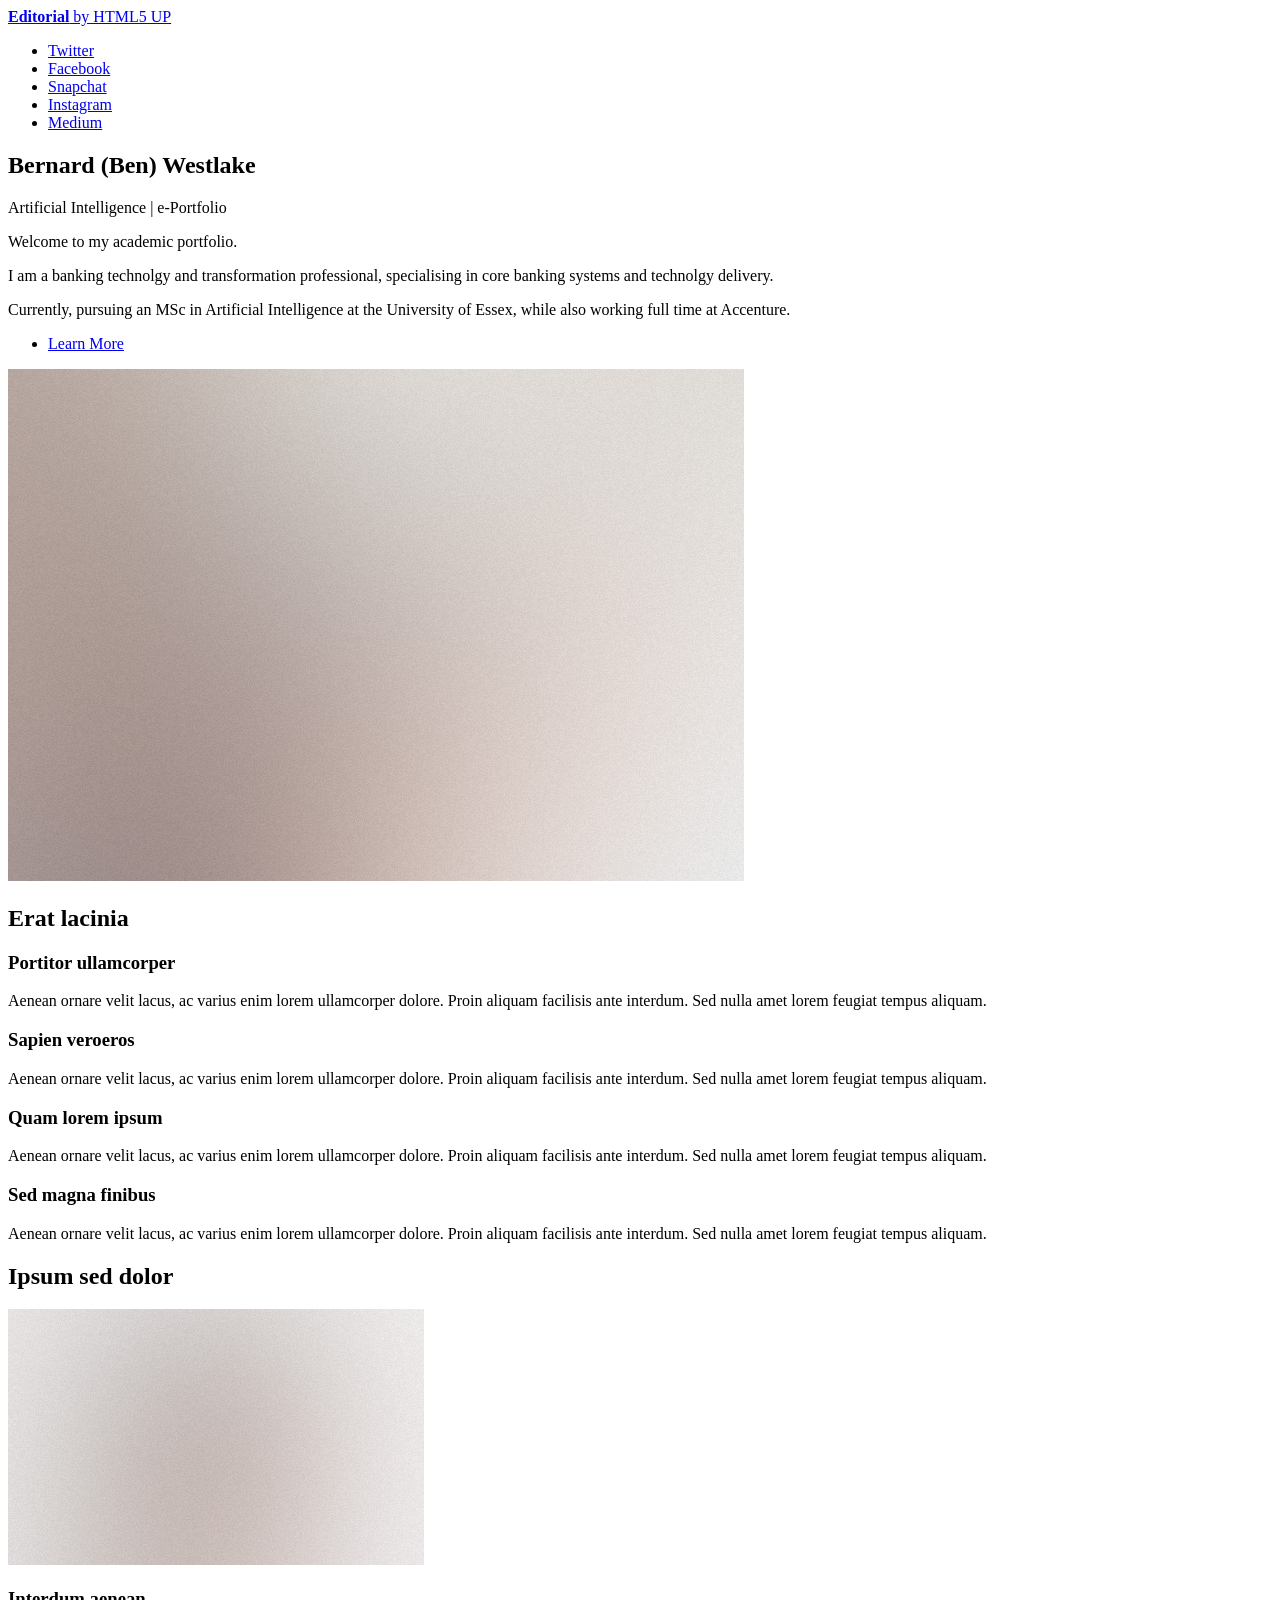
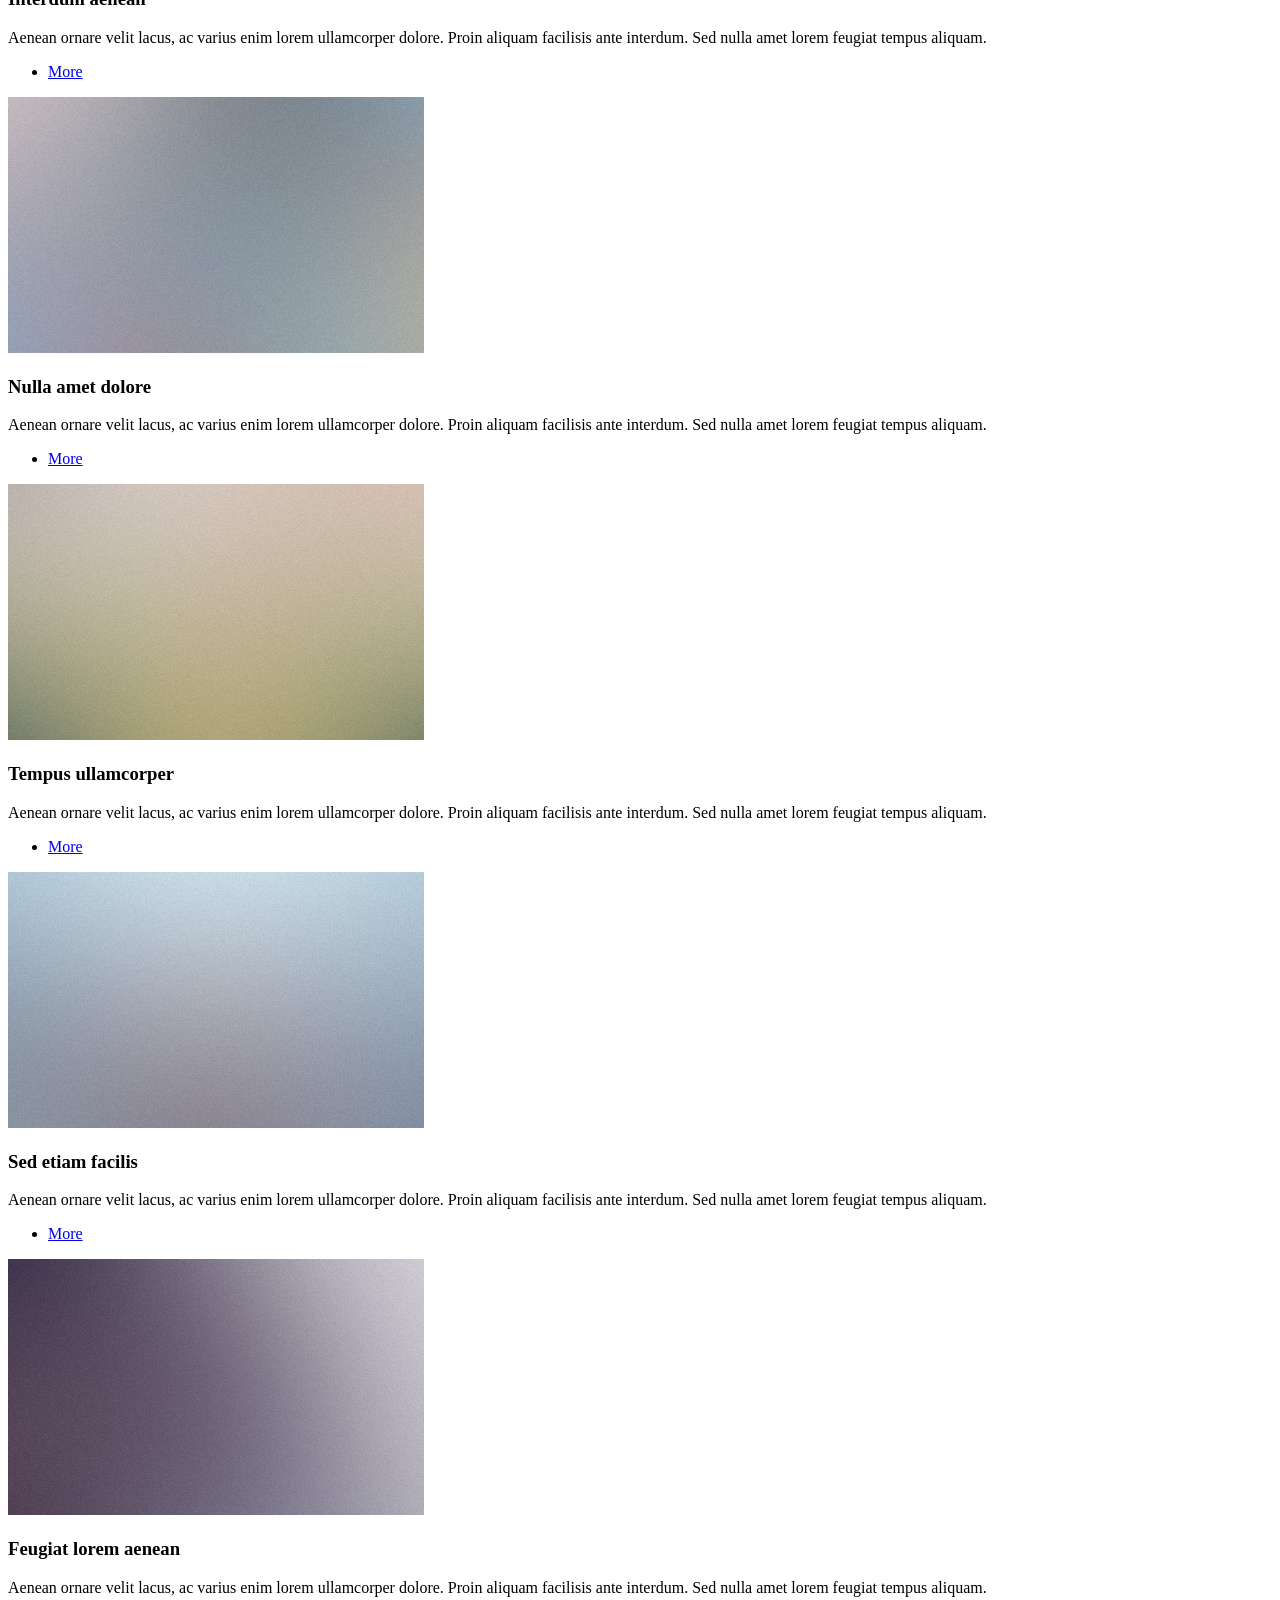
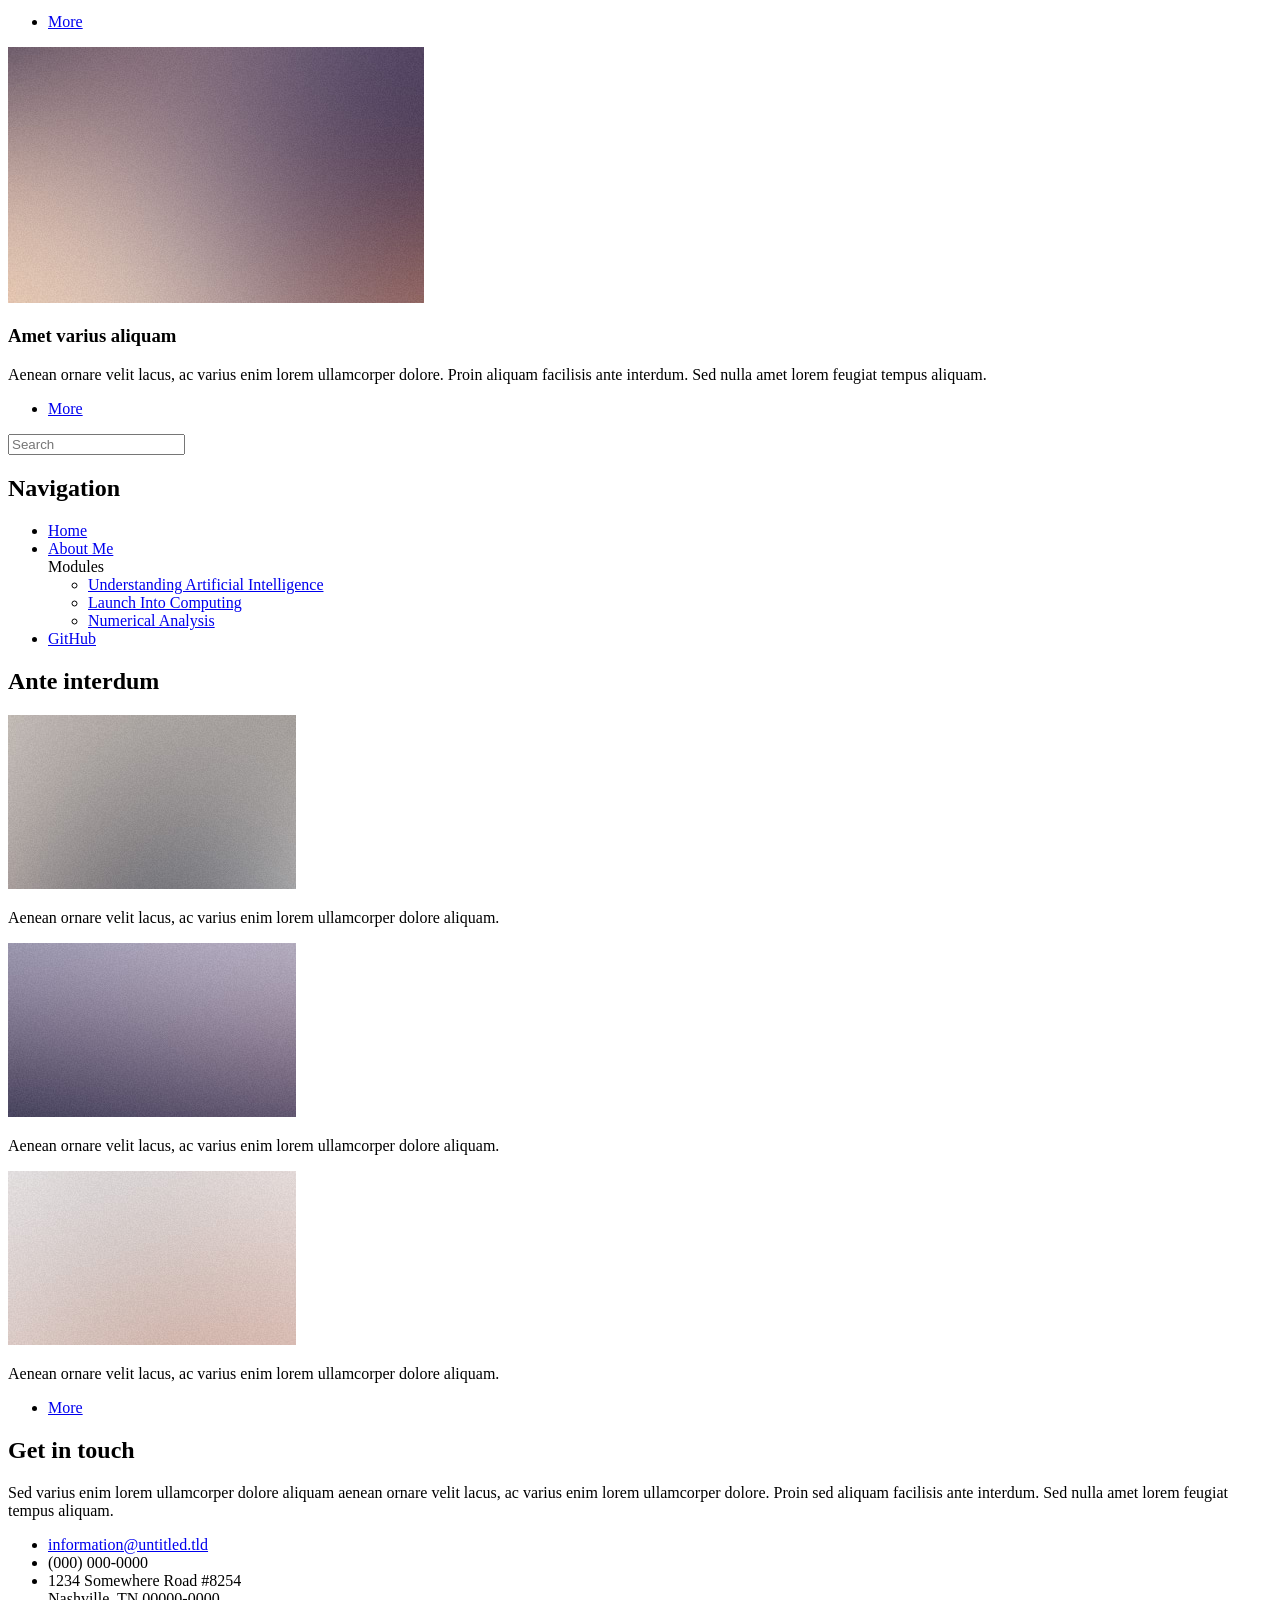
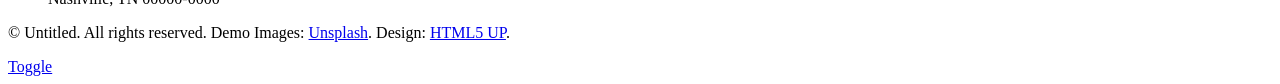
==== commit 98c5cfbb: "Fix HTML formatting and structure" ====
--- a/index.html
+++ b/index.html
@@ -169,55 +169,47 @@
 								</section>
 
 							<!-- Menu -->
-								
-<nav id="menu">
-  <header class="major">
-    <h2>Navigation</h2>
-  </header>
-
-  <ul>
-    <li>
-      <a href="index.html">Home</a>
-    </li>
-
-    <li>
-      <a href="about.html">About Me</a>
-    </li>
-
-    <li>
-      <a href="essex.html">University of Essex</a>
-    </li>
-
-    <li>
-      <span class="opener">MSc Modules</span>
-      <ul>
-        <li>
-          <a href="understanding-ai.html">
-            Understanding Artificial Intelligence
-          </a>
-        </li>
-
-        <li>
-          <a href="launch-into-computing.html">
-            Launch Into Computing
-          </a>
-        </li>
-
-        <li>
-          <a href="numerical-analysis.html">
-            Numerical Analysis
-          </a>
-        </li>
-      </ul>
-    </li>
-
-    <li>
-      <a href="https://github.com/bwestlake">
-        GitHub
-      </a>
-    </li>
-  </ul>
-</nav>
+								<nav id="menu">
+									<header class="major">
+										<h2>Navigation</h2>
+									</header>
+									
+									<ul>
+										<li>
+											<a href="index.html">Home</a>
+										</li>
+										
+										<li>
+											<a href="about.html">About Me</a>
+										</li>
+										
+											<span class="opener">Modules</span>
+											<ul>
+												<li>
+													<a href="understanding-ai.html">
+														Understanding Artificial Intelligence
+													</a>
+												</li>
+												<li>
+													<a href="launch-into-computing.html">
+														Launch Into Computing
+													</a>
+												</li>
+												
+												<li>
+													<a href="numerical-analysis.html">
+														Numerical Analysis
+													</a>
+												</li>
+											</ul>
+										</li>
+										<li>
+											<a href="https://github.com/bwestlake">
+												GitHub
+											</a>
+										</li>
+									</ul>
+								</nav>
 
 							<!-- Section -->
 								<section>
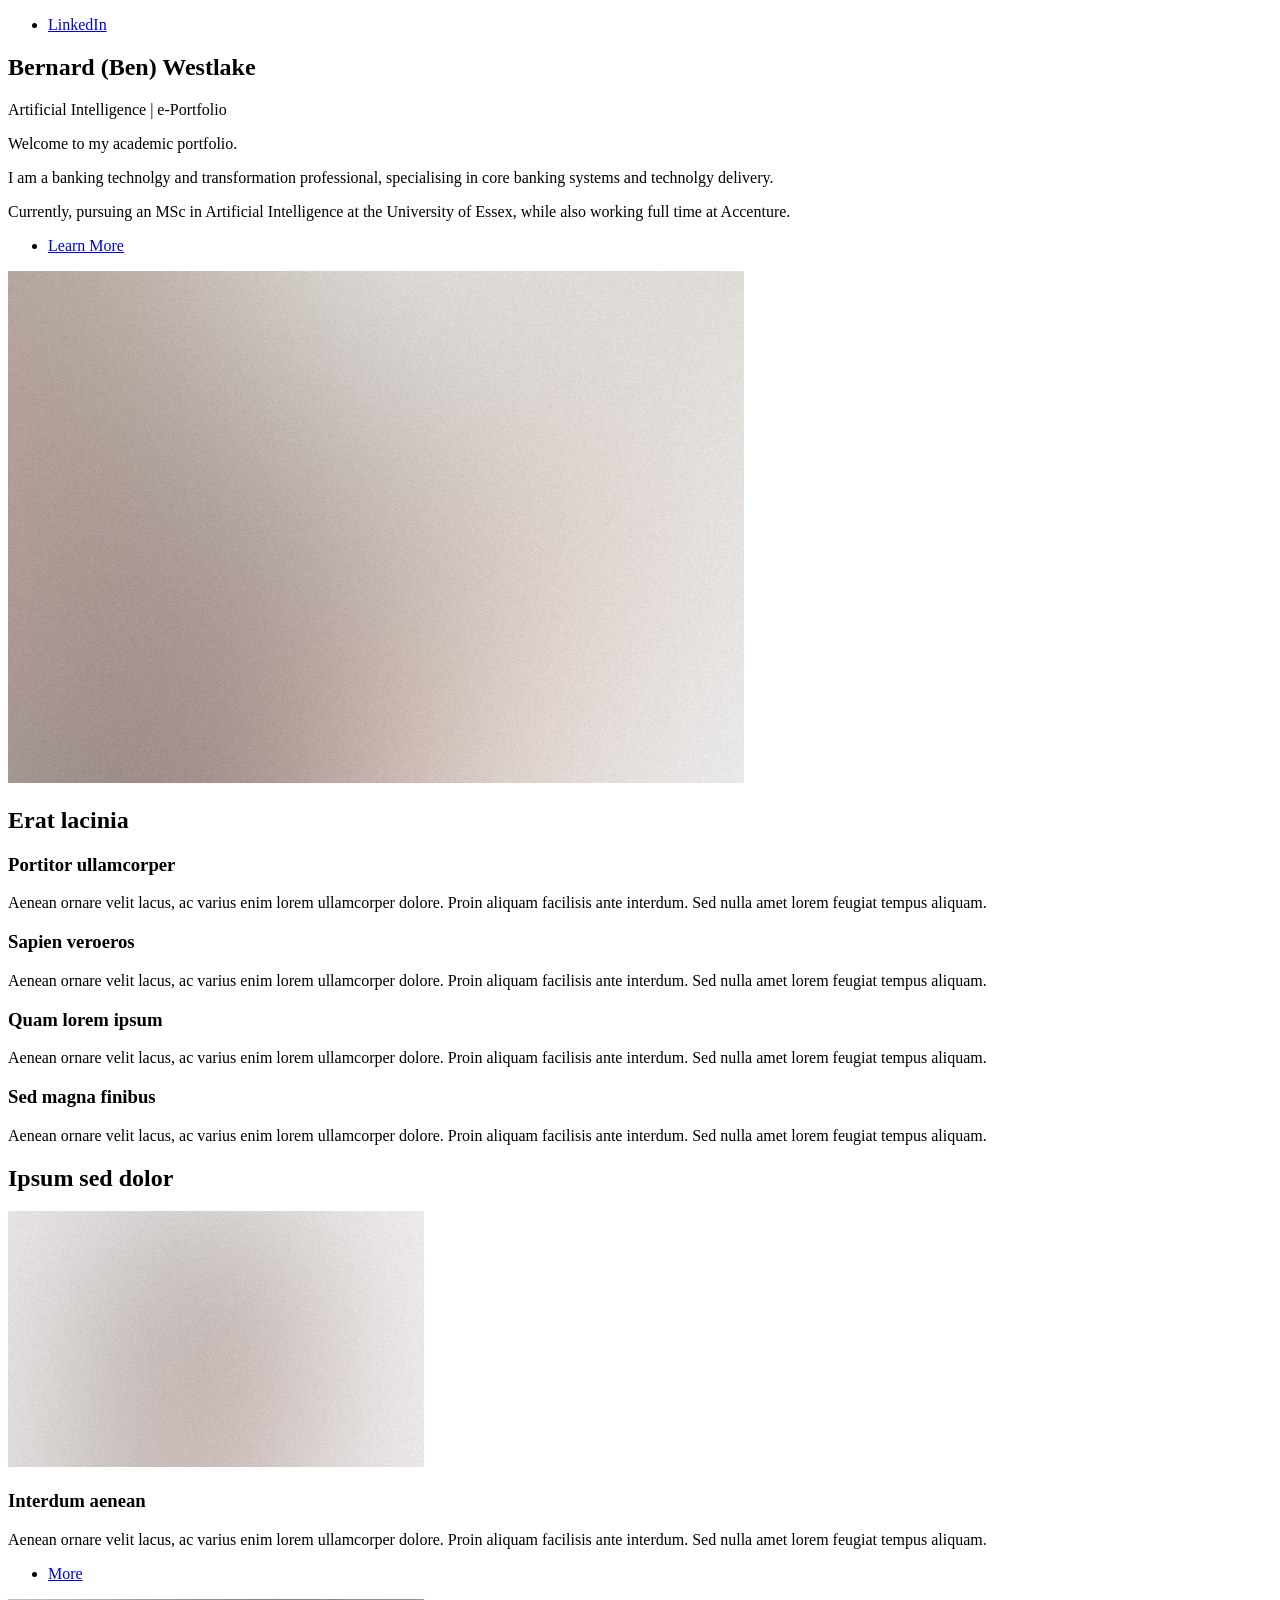
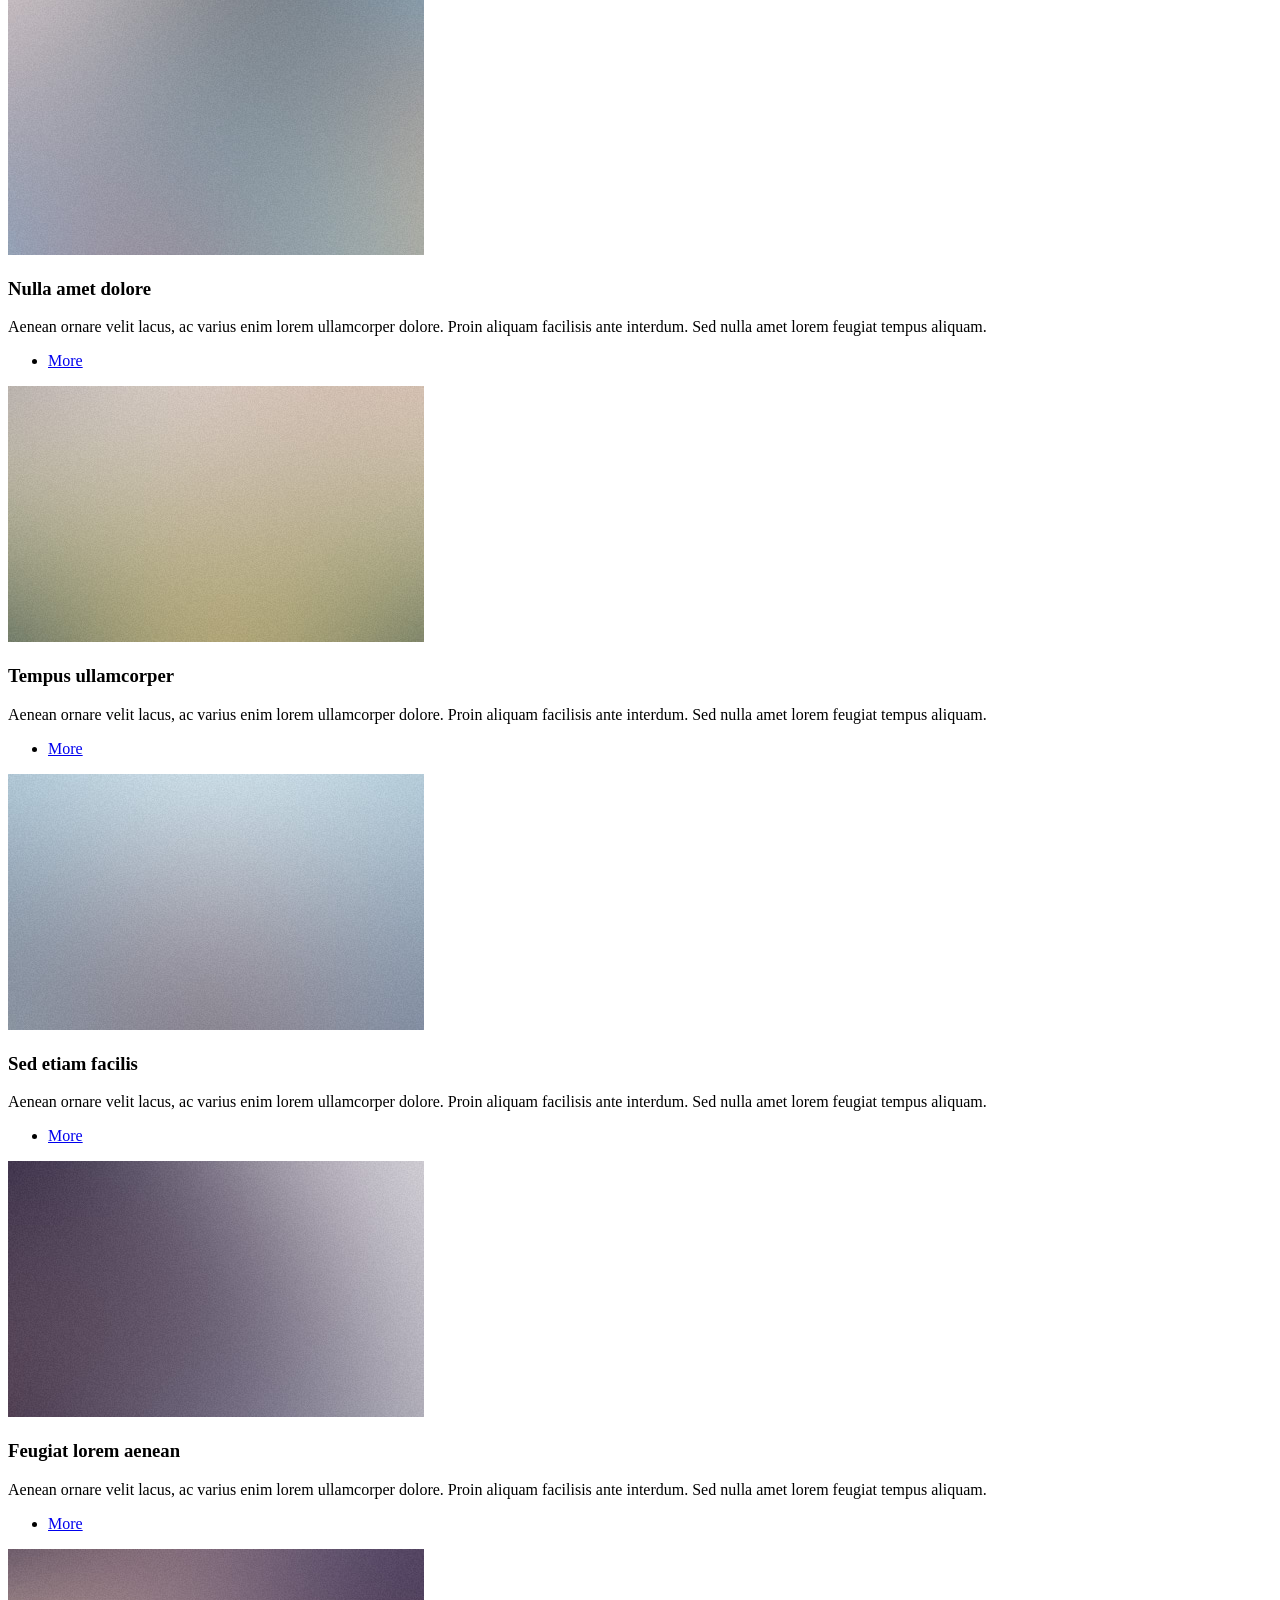
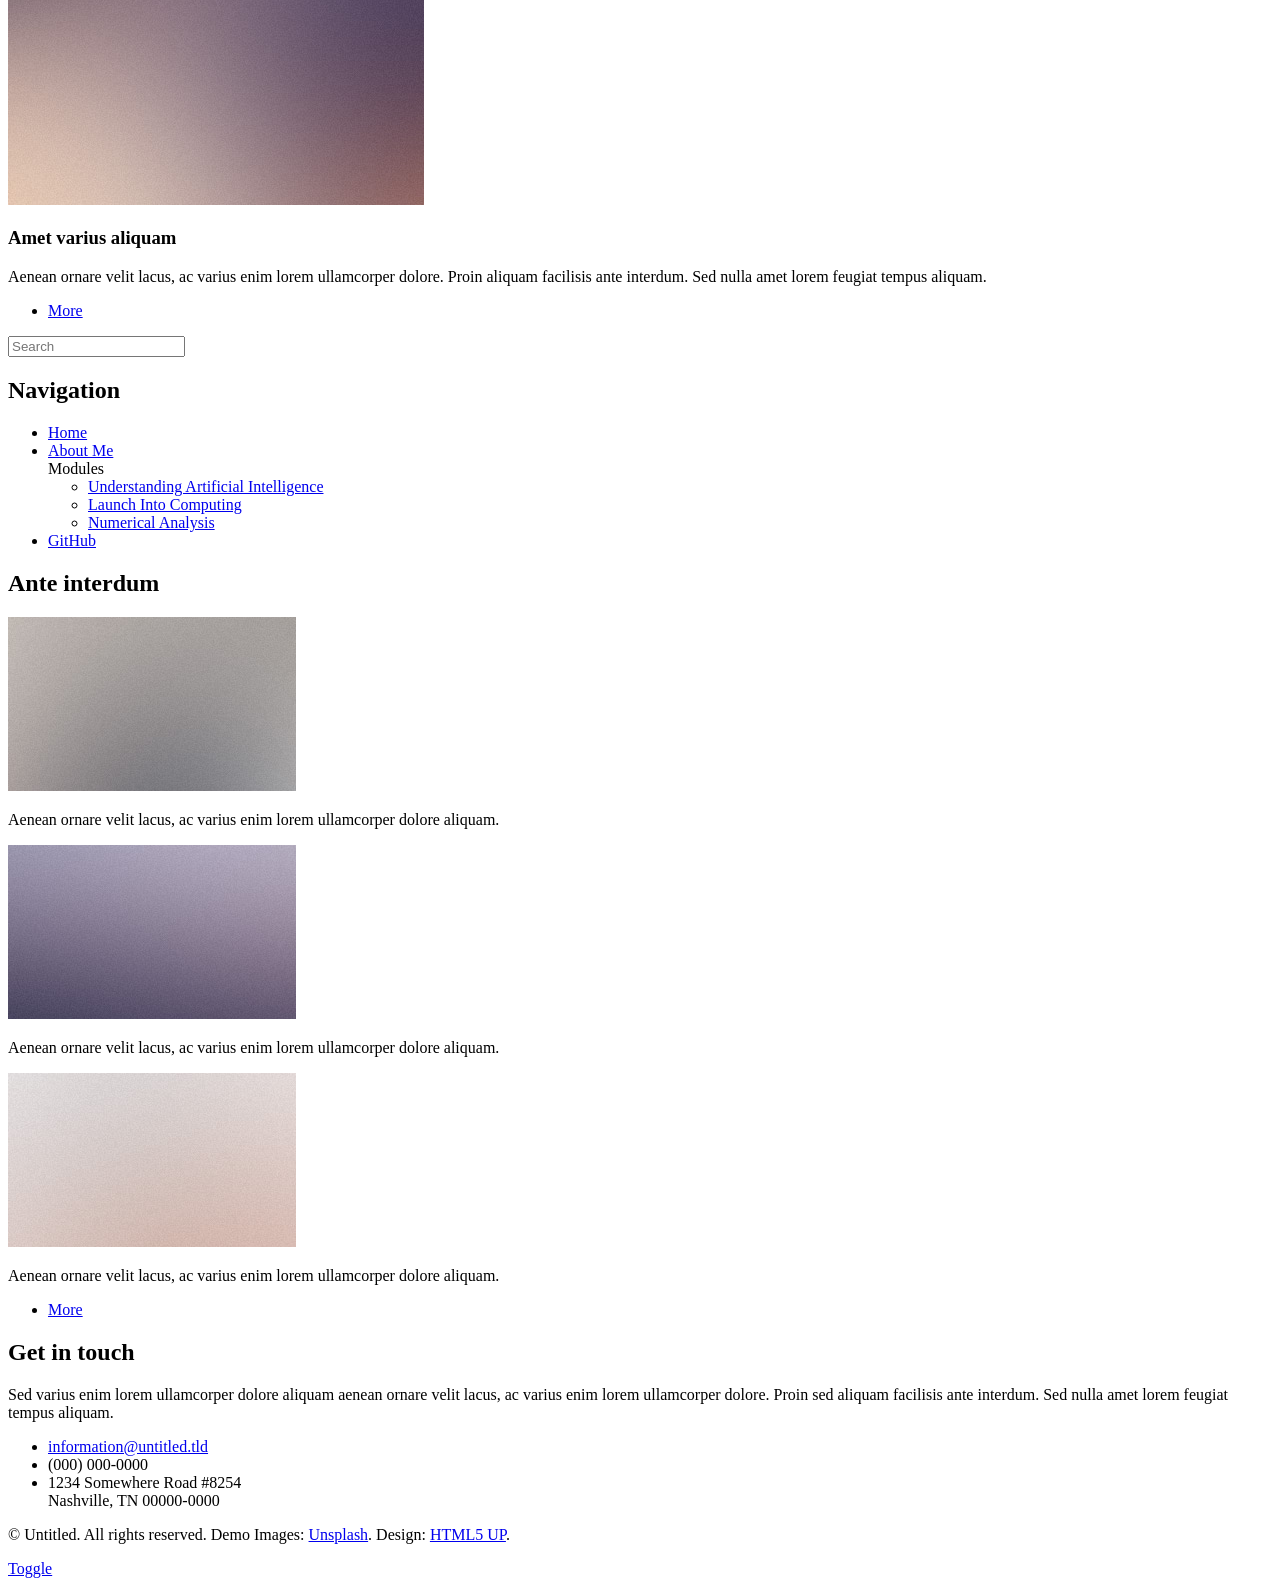
==== commit 0bbe7743: "Revise index.html for content and links Updated the HTML structure and modified social media links." ====
--- a/index.html
+++ b/index.html
@@ -22,13 +22,13 @@
 
 							<!-- Header -->
 								<header id="header">
-									<a href="index.html" class="logo"><strong>Editorial</strong> by HTML5 UP</a>
+									 <!-- <a href="index.html" class="logo"><strong>Editorial</strong> by HTML5 UP</a> -->
 									<ul class="icons">
-										<li><a href="#" class="icon brands fa-twitter"><span class="label">Twitter</span></a></li>
-										<li><a href="#" class="icon brands fa-facebook-f"><span class="label">Facebook</span></a></li>
+										<li><a href="#" class="icon brands fa-linkedin"><span class="label">LinkedIn</span></a></li>
+										<!-- <li><a href="#" class="icon brands fa-facebook-f"><span class="label">Facebook</span></a></li>
 										<li><a href="#" class="icon brands fa-snapchat-ghost"><span class="label">Snapchat</span></a></li>
 										<li><a href="#" class="icon brands fa-instagram"><span class="label">Instagram</span></a></li>
-										<li><a href="#" class="icon brands fa-medium-m"><span class="label">Medium</span></a></li>
+										<li><a href="#" class="icon brands fa-medium-m"><span class="label">Medium</span></a></li> -->
 									</ul>
 								</header>
 
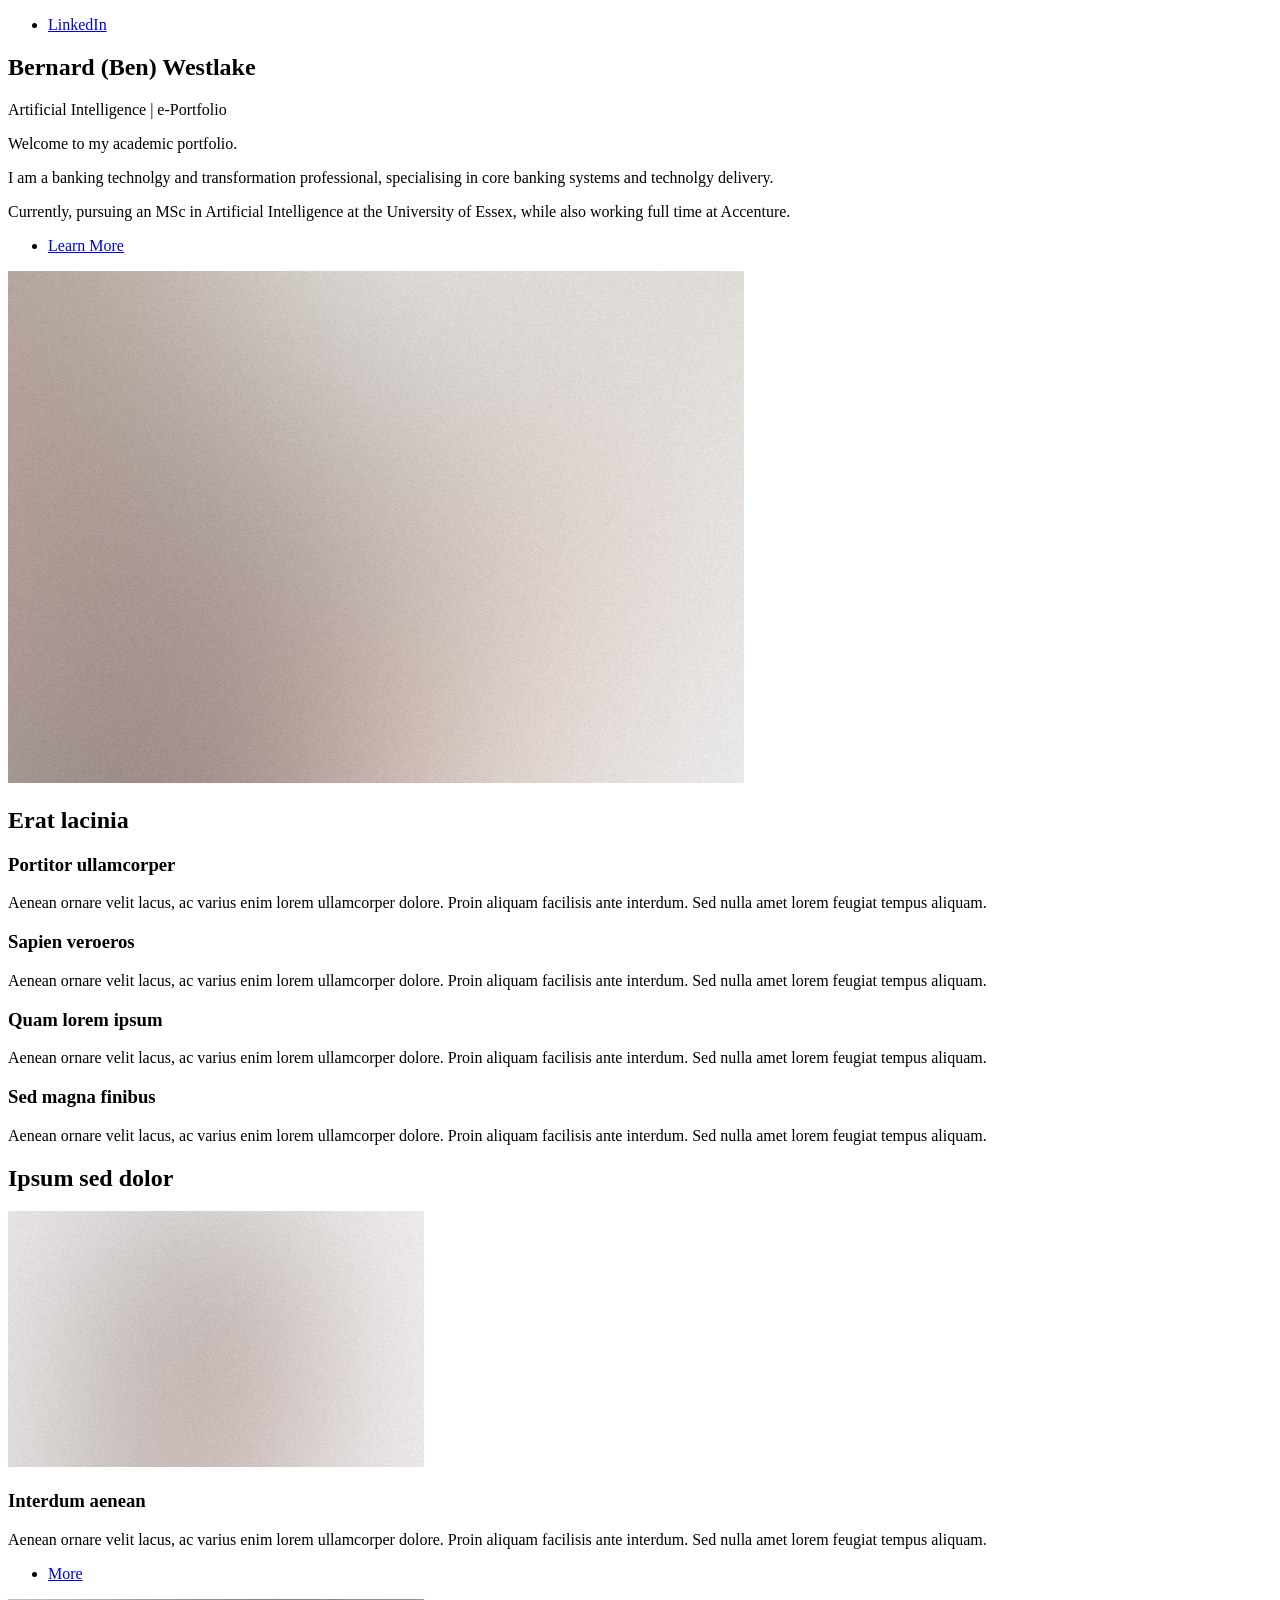
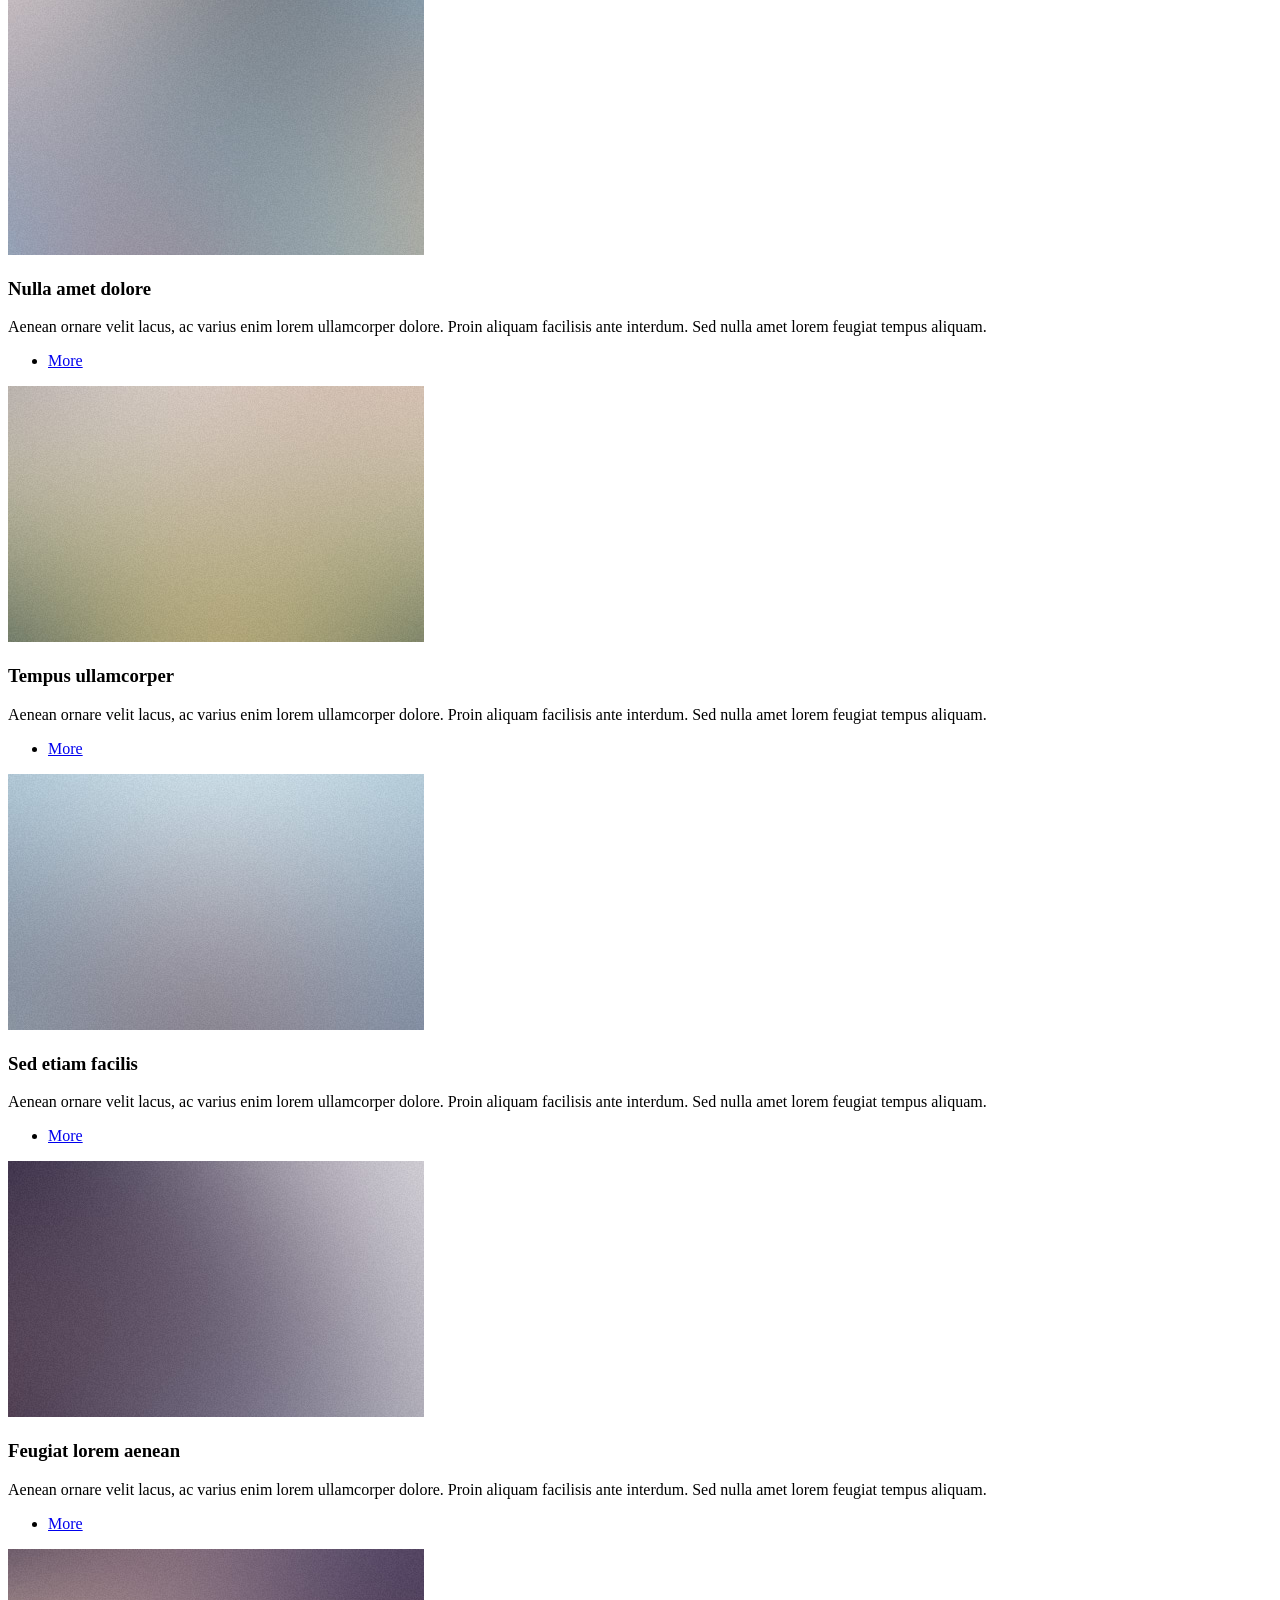
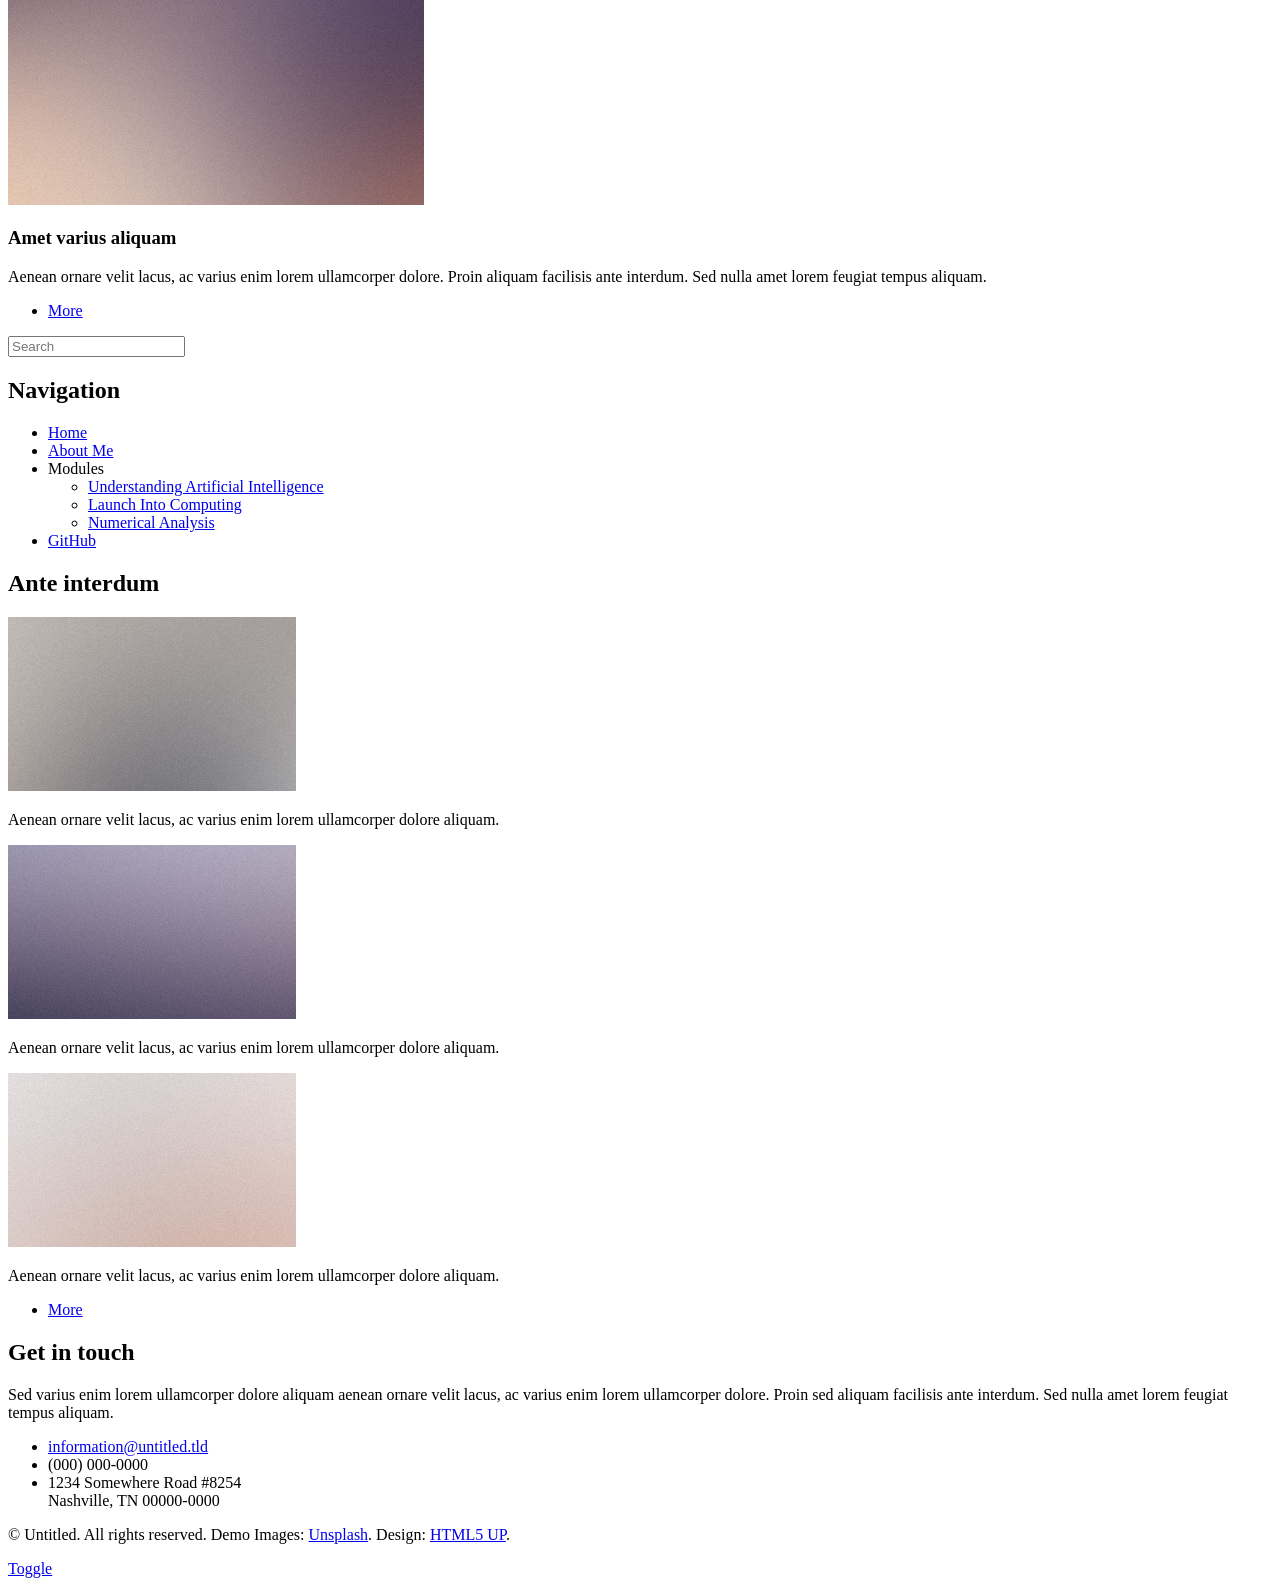
==== commit 82b72d75: "Fix HTML formatting and structure" ====
--- a/index.html
+++ b/index.html
@@ -182,7 +182,8 @@
 										<li>
 											<a href="about.html">About Me</a>
 										</li>
-										
+
+										<li>
 											<span class="opener">Modules</span>
 											<ul>
 												<li>
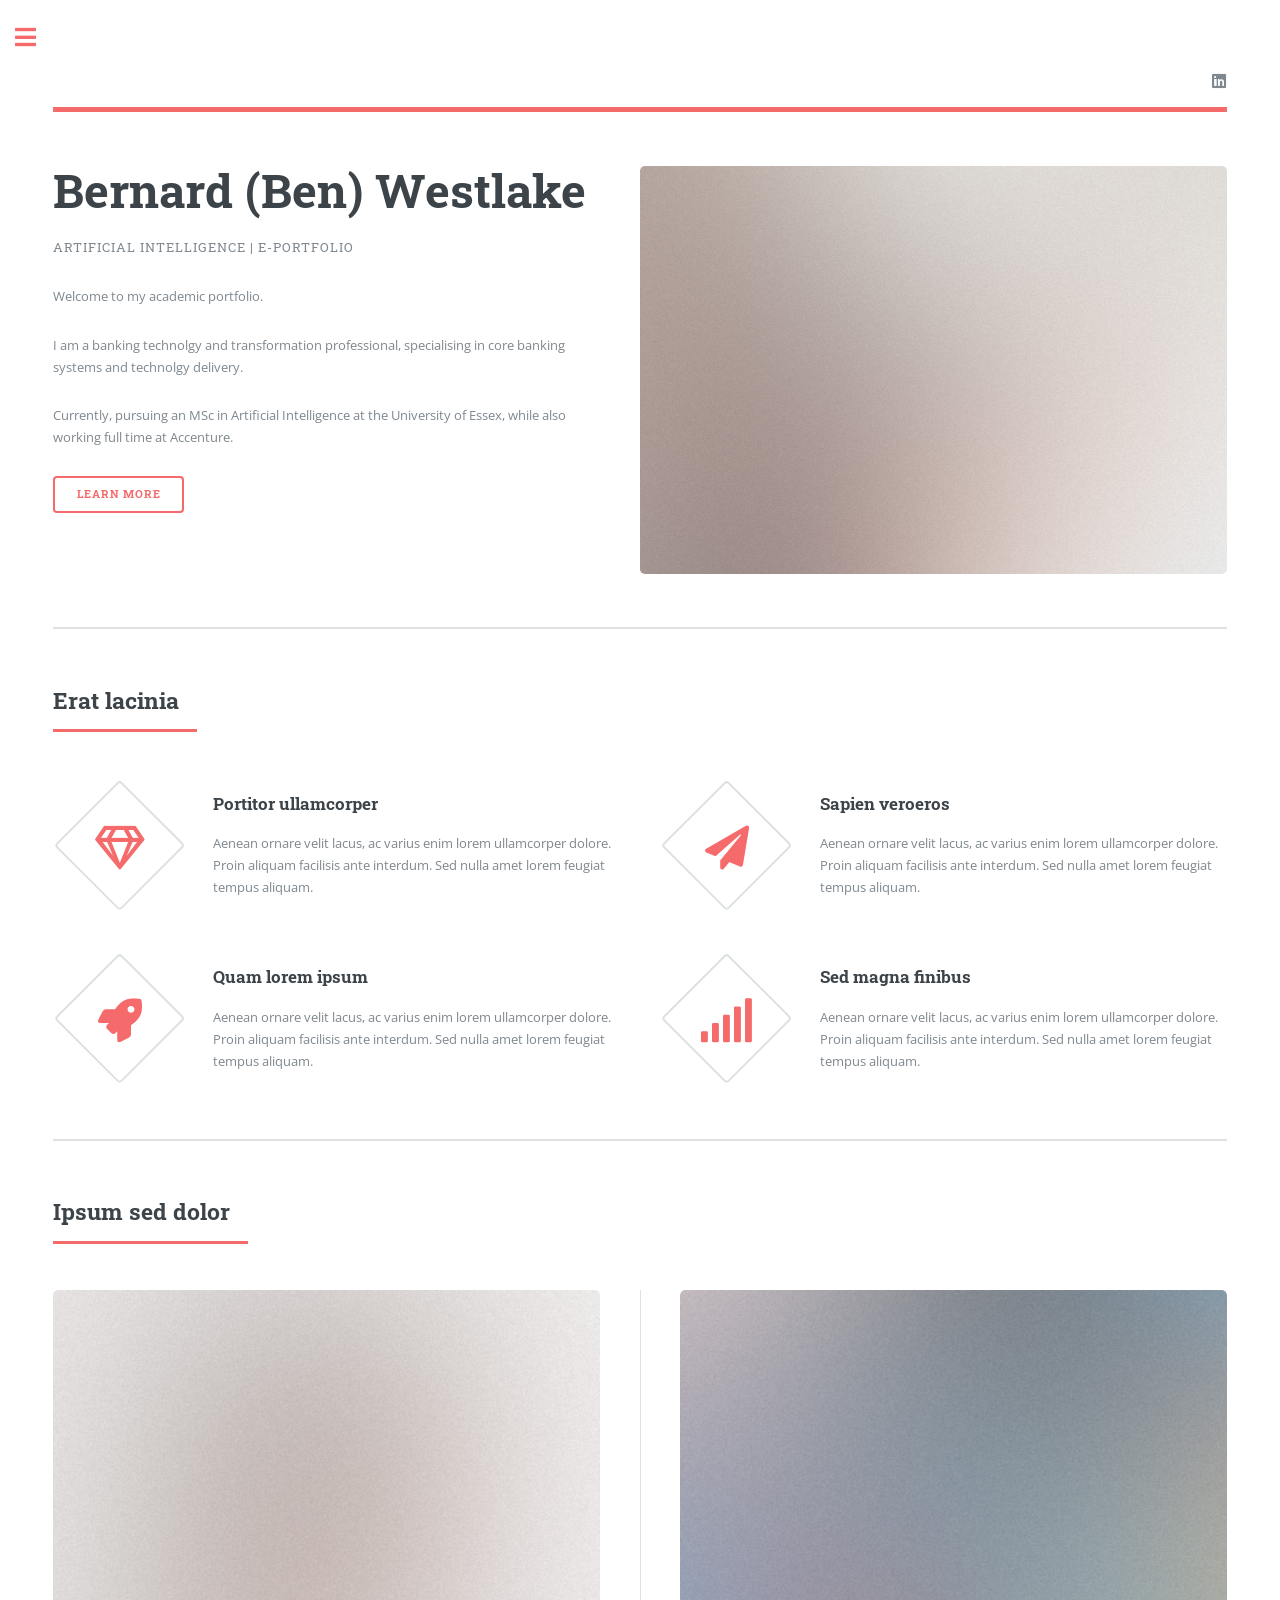
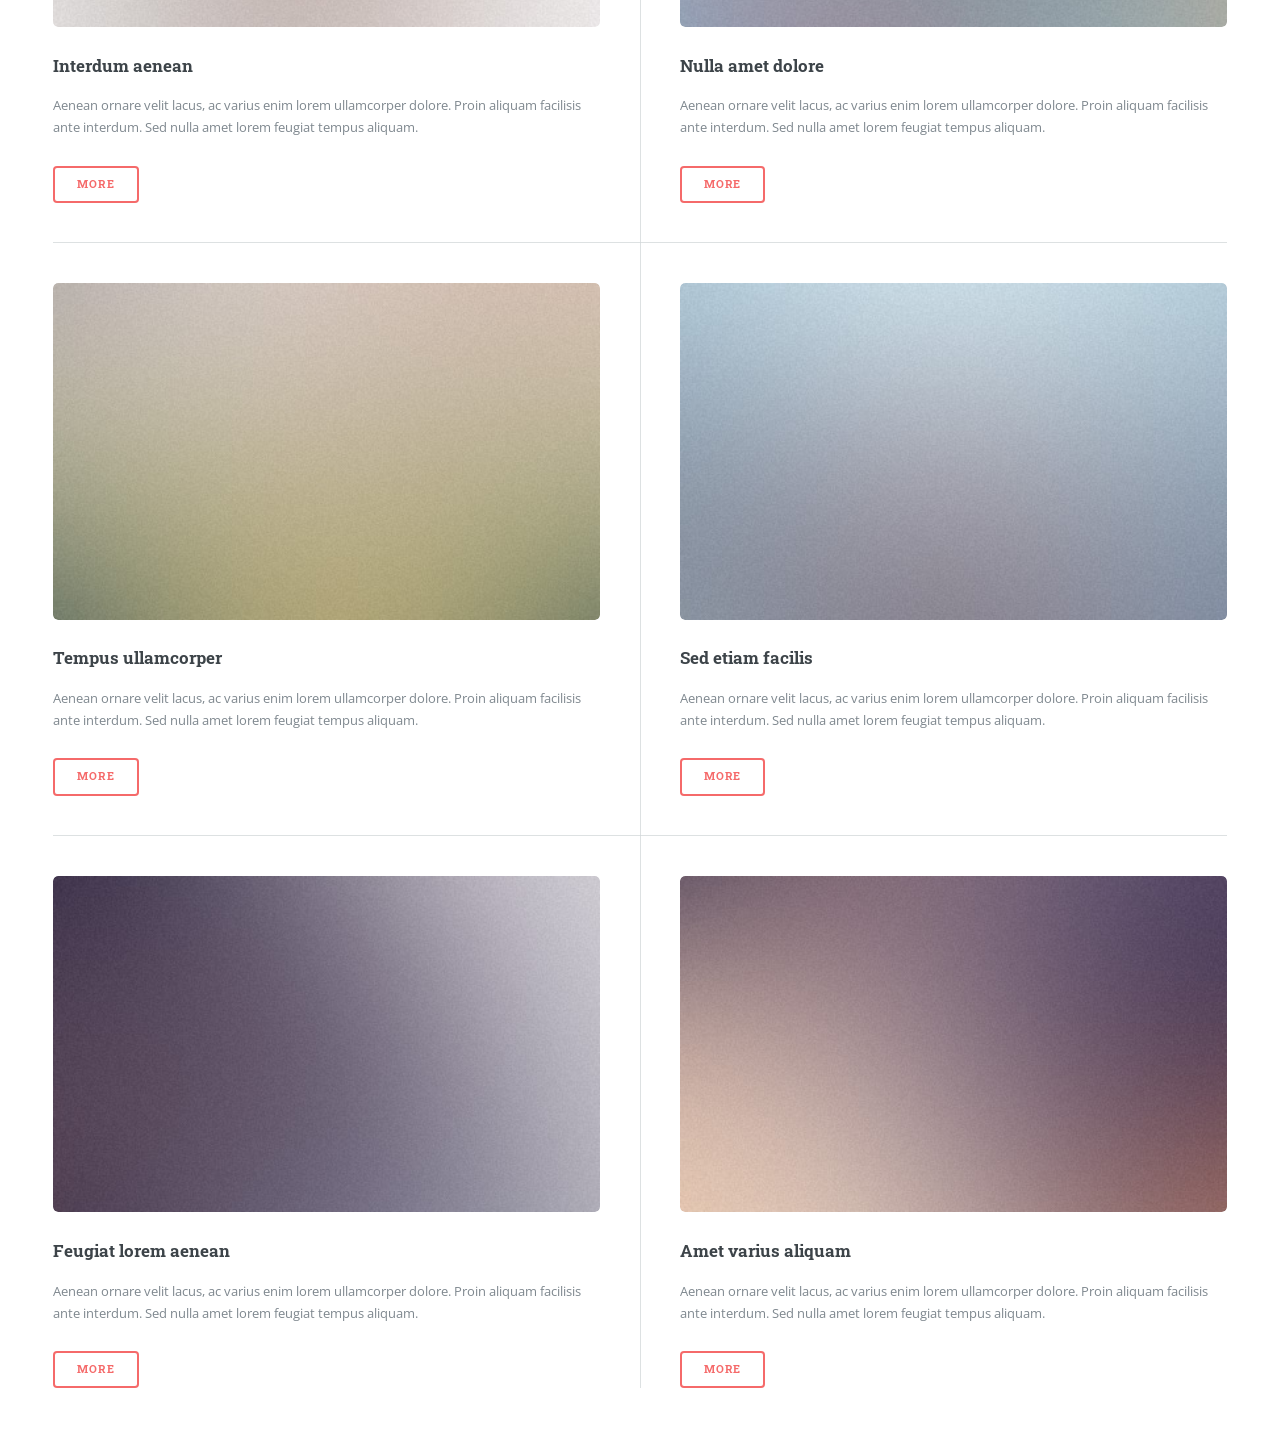
==== commit b531b879: "Restore index.html with original content" ====
--- a/index.html
+++ b/index.html
@@ -184,7 +184,7 @@
 										</li>
 
 										<li>
-											<span class="opener">Modules</span>
+											<span class="opener">UoE E-Portfolio</span>
 											<ul>
 												<li>
 													<a href="understanding-ai.html">
--- a/assets/css/main.css
+++ b/assets/css/main.css
@@ -1,2273 +1,2301 @@
-@import url(fontawesome-all.min.css);
-@import url("https://fonts.googleapis.com/css?family=Open+Sans:400,600,400italic,600italic|Roboto+Slab:400,700");
+@import url(fontawesome-all.min.css);
+@import url("https://fonts.googleapis.com/css?family=Open+Sans:400,600,400italic,600italic|Roboto+Slab:400,700");
 /*
 	Editorial by HTML5 UP
 	html5up.net | @ajlkn
 	Free for personal and commercial use under the CCA 3.0 license (html5up.net/license)
-*/
-html, body, div, span, applet, object,
-iframe, h1, h2, h3, h4, h5, h6, p, blockquote,
-pre, a, abbr, acronym, address, big, cite,
-code, del, dfn, em, img, ins, kbd, q, s, samp,
-small, strike, strong, sub, sup, tt, var, b,
-u, i, center, dl, dt, dd, ol, ul, li, fieldset,
-form, label, legend, table, caption, tbody,
-tfoot, thead, tr, th, td, article, aside,
-canvas, details, embed, figure, figcaption,
-footer, header, hgroup, menu, nav, output, ruby,
-section, summary, time, mark, audio, video {
-  margin: 0;
-  padding: 0;
-  border: 0;
-  font-size: 100%;
-  font: inherit;
-  vertical-align: baseline; }
-
-article, aside, details, figcaption, figure,
-footer, header, hgroup, menu, nav, section {
-  display: block; }
-
-body {
-  line-height: 1; }
-
-ol, ul {
-  list-style: none; }
-
-blockquote, q {
-  quotes: none; }
-  blockquote:before, blockquote:after, q:before, q:after {
-    content: '';
-    content: none; }
-
-table {
-  border-collapse: collapse;
-  border-spacing: 0; }
-
-body {
-  -webkit-text-size-adjust: none; }
-
-mark {
-  background-color: transparent;
-  color: inherit; }
-
-input::-moz-focus-inner {
-  border: 0;
-  padding: 0; }
-
-input, select, textarea {
-  -moz-appearance: none;
-  -webkit-appearance: none;
-  -ms-appearance: none;
-  appearance: none; }
-
-/* Basic */
-@-ms-viewport {
-  width: device-width; }
-
-body {
-  -ms-overflow-style: scrollbar; }
-
-@media screen and (max-width: 480px) {
-  html, body {
-    min-width: 320px; } }
-
-html {
-  box-sizing: border-box; }
-
-*, *:before, *:after {
-  box-sizing: inherit; }
-
-body {
-  background: #ffffff; }
-  body.is-preload *, body.is-preload *:before, body.is-preload *:after, body.is-resizing *, body.is-resizing *:before, body.is-resizing *:after {
-    -moz-animation: none !important;
-    -webkit-animation: none !important;
-    -ms-animation: none !important;
-    animation: none !important;
-    -moz-transition: none !important;
-    -webkit-transition: none !important;
-    -ms-transition: none !important;
-    transition: none !important; }
-
-/* Type */
-body, input, select, textarea {
-  color: #7f888f;
-  font-family: "Open Sans", sans-serif;
-  font-size: 13pt;
-  font-weight: 400;
-  line-height: 1.65; }
-  @media screen and (max-width: 1680px) {
-    body, input, select, textarea {
-      font-size: 11pt; } }
-  @media screen and (max-width: 1280px) {
-    body, input, select, textarea {
-      font-size: 10pt; } }
-  @media screen and (max-width: 360px) {
-    body, input, select, textarea {
-      font-size: 9pt; } }
-
-a {
-  -moz-transition: color 0.2s ease-in-out, border-bottom-color 0.2s ease-in-out;
-  -webkit-transition: color 0.2s ease-in-out, border-bottom-color 0.2s ease-in-out;
-  -ms-transition: color 0.2s ease-in-out, border-bottom-color 0.2s ease-in-out;
-  transition: color 0.2s ease-in-out, border-bottom-color 0.2s ease-in-out;
-  border-bottom: dotted 1px;
-  color: #f56a6a;
-  text-decoration: none; }
-  a:hover {
-    border-bottom-color: #f56a6a;
-    color: #f56a6a !important; }
-    a:hover strong {
-      color: inherit; }
-
-strong, b {
-  color: #3d4449;
-  font-weight: 600; }
-
-em, i {
-  font-style: italic; }
-
-p {
-  margin: 0 0 2em 0; }
-
-h1, h2, h3, h4, h5, h6 {
-  color: #3d4449;
-  font-family: "Roboto Slab", serif;
-  font-weight: 700;
-  line-height: 1.5;
-  margin: 0 0 1em 0; }
-  h1 a, h2 a, h3 a, h4 a, h5 a, h6 a {
-    color: inherit;
-    text-decoration: none;
-    border-bottom: 0; }
-
-h1 {
-  font-size: 4em;
-  margin: 0 0 0.5em 0;
-  line-height: 1.3; }
-
-h2 {
-  font-size: 1.75em; }
-
-h3 {
-  font-size: 1.25em; }
-
-h4 {
-  font-size: 1.1em; }
-
-h5 {
-  font-size: 0.9em; }
-
-h6 {
-  font-size: 0.7em; }
-
-@media screen and (max-width: 1680px) {
-  h1 {
-    font-size: 3.5em; } }
-
-@media screen and (max-width: 980px) {
-  h1 {
-    font-size: 3.25em; } }
-
-@media screen and (max-width: 736px) {
-  h1 {
-    font-size: 2em;
-    line-height: 1.4; }
-  h2 {
-    font-size: 1.5em; } }
-
-sub {
-  font-size: 0.8em;
-  position: relative;
-  top: 0.5em; }
-
-sup {
-  font-size: 0.8em;
-  position: relative;
-  top: -0.5em; }
-
-blockquote {
-  border-left: solid 3px rgba(210, 215, 217, 0.75);
-  font-style: italic;
-  margin: 0 0 2em 0;
-  padding: 0.5em 0 0.5em 2em; }
-
-code {
-  background: rgba(230, 235, 237, 0.25);
-  border-radius: 0.375em;
-  border: solid 1px rgba(210, 215, 217, 0.75);
-  font-family: "Courier New", monospace;
-  font-size: 0.9em;
-  margin: 0 0.25em;
-  padding: 0.25em 0.65em; }
-
-pre {
-  -webkit-overflow-scrolling: touch;
-  font-family: "Courier New", monospace;
-  font-size: 0.9em;
-  margin: 0 0 2em 0; }
-  pre code {
-    display: block;
-    line-height: 1.75;
-    padding: 1em 1.5em;
-    overflow-x: auto; }
-
-hr {
-  border: 0;
-  border-bottom: solid 1px rgba(210, 215, 217, 0.75);
-  margin: 2em 0; }
-  hr.major {
-    margin: 3em 0; }
-
-.align-left {
-  text-align: left; }
-
-.align-center {
-  text-align: center; }
-
-.align-right {
-  text-align: right; }
-
-/* Row */
-.row {
-  display: flex;
-  flex-wrap: wrap;
-  box-sizing: border-box;
-  align-items: stretch; }
-  .row > * {
-    box-sizing: border-box; }
-  .row.gtr-uniform > * > :last-child {
-    margin-bottom: 0; }
-  .row.aln-left {
-    justify-content: flex-start; }
-  .row.aln-center {
-    justify-content: center; }
-  .row.aln-right {
-    justify-content: flex-end; }
-  .row.aln-top {
-    align-items: flex-start; }
-  .row.aln-middle {
-    align-items: center; }
-  .row.aln-bottom {
-    align-items: flex-end; }
-  .row > .imp {
-    order: -1; }
-  .row > .col-1 {
-    width: 8.33333%; }
-  .row > .off-1 {
-    margin-left: 8.33333%; }
-  .row > .col-2 {
-    width: 16.66667%; }
-  .row > .off-2 {
-    margin-left: 16.66667%; }
-  .row > .col-3 {
-    width: 25%; }
-  .row > .off-3 {
-    margin-left: 25%; }
-  .row > .col-4 {
-    width: 33.33333%; }
-  .row > .off-4 {
-    margin-left: 33.33333%; }
-  .row > .col-5 {
-    width: 41.66667%; }
-  .row > .off-5 {
-    margin-left: 41.66667%; }
-  .row > .col-6 {
-    width: 50%; }
-  .row > .off-6 {
-    margin-left: 50%; }
-  .row > .col-7 {
-    width: 58.33333%; }
-  .row > .off-7 {
-    margin-left: 58.33333%; }
-  .row > .col-8 {
-    width: 66.66667%; }
-  .row > .off-8 {
-    margin-left: 66.66667%; }
-  .row > .col-9 {
-    width: 75%; }
-  .row > .off-9 {
-    margin-left: 75%; }
-  .row > .col-10 {
-    width: 83.33333%; }
-  .row > .off-10 {
-    margin-left: 83.33333%; }
-  .row > .col-11 {
-    width: 91.66667%; }
-  .row > .off-11 {
-    margin-left: 91.66667%; }
-  .row > .col-12 {
-    width: 100%; }
-  .row > .off-12 {
-    margin-left: 100%; }
-  .row.gtr-0 {
-    margin-top: 0;
-    margin-left: 0em; }
-    .row.gtr-0 > * {
-      padding: 0 0 0 0em; }
-    .row.gtr-0.gtr-uniform {
-      margin-top: 0em; }
-      .row.gtr-0.gtr-uniform > * {
-        padding-top: 0em; }
-  .row.gtr-25 {
-    margin-top: 0;
-    margin-left: -0.375em; }
-    .row.gtr-25 > * {
-      padding: 0 0 0 0.375em; }
-    .row.gtr-25.gtr-uniform {
-      margin-top: -0.375em; }
-      .row.gtr-25.gtr-uniform > * {
-        padding-top: 0.375em; }
-  .row.gtr-50 {
-    margin-top: 0;
-    margin-left: -0.75em; }
-    .row.gtr-50 > * {
-      padding: 0 0 0 0.75em; }
-    .row.gtr-50.gtr-uniform {
-      margin-top: -0.75em; }
-      .row.gtr-50.gtr-uniform > * {
-        padding-top: 0.75em; }
-  .row {
-    margin-top: 0;
-    margin-left: -1.5em; }
-    .row > * {
-      padding: 0 0 0 1.5em; }
-    .row.gtr-uniform {
-      margin-top: -1.5em; }
-      .row.gtr-uniform > * {
-        padding-top: 1.5em; }
-  .row.gtr-150 {
-    margin-top: 0;
-    margin-left: -2.25em; }
-    .row.gtr-150 > * {
-      padding: 0 0 0 2.25em; }
-    .row.gtr-150.gtr-uniform {
-      margin-top: -2.25em; }
-      .row.gtr-150.gtr-uniform > * {
-        padding-top: 2.25em; }
-  .row.gtr-200 {
-    margin-top: 0;
-    margin-left: -3em; }
-    .row.gtr-200 > * {
-      padding: 0 0 0 3em; }
-    .row.gtr-200.gtr-uniform {
-      margin-top: -3em; }
-      .row.gtr-200.gtr-uniform > * {
-        padding-top: 3em; }
-  @media screen and (max-width: 1680px) {
-    .row {
-      display: flex;
-      flex-wrap: wrap;
-      box-sizing: border-box;
-      align-items: stretch; }
-      .row > * {
-        box-sizing: border-box; }
-      .row.gtr-uniform > * > :last-child {
-        margin-bottom: 0; }
-      .row.aln-left {
-        justify-content: flex-start; }
-      .row.aln-center {
-        justify-content: center; }
-      .row.aln-right {
-        justify-content: flex-end; }
-      .row.aln-top {
-        align-items: flex-start; }
-      .row.aln-middle {
-        align-items: center; }
-      .row.aln-bottom {
-        align-items: flex-end; }
-      .row > .imp-xlarge {
-        order: -1; }
-      .row > .col-1-xlarge {
-        width: 8.33333%; }
-      .row > .off-1-xlarge {
-        margin-left: 8.33333%; }
-      .row > .col-2-xlarge {
-        width: 16.66667%; }
-      .row > .off-2-xlarge {
-        margin-left: 16.66667%; }
-      .row > .col-3-xlarge {
-        width: 25%; }
-      .row > .off-3-xlarge {
-        margin-left: 25%; }
-      .row > .col-4-xlarge {
-        width: 33.33333%; }
-      .row > .off-4-xlarge {
-        margin-left: 33.33333%; }
-      .row > .col-5-xlarge {
-        width: 41.66667%; }
-      .row > .off-5-xlarge {
-        margin-left: 41.66667%; }
-      .row > .col-6-xlarge {
-        width: 50%; }
-      .row > .off-6-xlarge {
-        margin-left: 50%; }
-      .row > .col-7-xlarge {
-        width: 58.33333%; }
-      .row > .off-7-xlarge {
-        margin-left: 58.33333%; }
-      .row > .col-8-xlarge {
-        width: 66.66667%; }
-      .row > .off-8-xlarge {
-        margin-left: 66.66667%; }
-      .row > .col-9-xlarge {
-        width: 75%; }
-      .row > .off-9-xlarge {
-        margin-left: 75%; }
-      .row > .col-10-xlarge {
-        width: 83.33333%; }
-      .row > .off-10-xlarge {
-        margin-left: 83.33333%; }
-      .row > .col-11-xlarge {
-        width: 91.66667%; }
-      .row > .off-11-xlarge {
-        margin-left: 91.66667%; }
-      .row > .col-12-xlarge {
-        width: 100%; }
-      .row > .off-12-xlarge {
-        margin-left: 100%; }
-      .row.gtr-0 {
-        margin-top: 0;
-        margin-left: 0em; }
-        .row.gtr-0 > * {
-          padding: 0 0 0 0em; }
-        .row.gtr-0.gtr-uniform {
-          margin-top: 0em; }
-          .row.gtr-0.gtr-uniform > * {
-            padding-top: 0em; }
-      .row.gtr-25 {
-        margin-top: 0;
-        margin-left: -0.375em; }
-        .row.gtr-25 > * {
-          padding: 0 0 0 0.375em; }
-        .row.gtr-25.gtr-uniform {
-          margin-top: -0.375em; }
-          .row.gtr-25.gtr-uniform > * {
-            padding-top: 0.375em; }
-      .row.gtr-50 {
-        margin-top: 0;
-        margin-left: -0.75em; }
-        .row.gtr-50 > * {
-          padding: 0 0 0 0.75em; }
-        .row.gtr-50.gtr-uniform {
-          margin-top: -0.75em; }
-          .row.gtr-50.gtr-uniform > * {
-            padding-top: 0.75em; }
-      .row {
-        margin-top: 0;
-        margin-left: -1.5em; }
-        .row > * {
-          padding: 0 0 0 1.5em; }
-        .row.gtr-uniform {
-          margin-top: -1.5em; }
-          .row.gtr-uniform > * {
-            padding-top: 1.5em; }
-      .row.gtr-150 {
-        margin-top: 0;
-        margin-left: -2.25em; }
-        .row.gtr-150 > * {
-          padding: 0 0 0 2.25em; }
-        .row.gtr-150.gtr-uniform {
-          margin-top: -2.25em; }
-          .row.gtr-150.gtr-uniform > * {
-            padding-top: 2.25em; }
-      .row.gtr-200 {
-        margin-top: 0;
-        margin-left: -3em; }
-        .row.gtr-200 > * {
-          padding: 0 0 0 3em; }
-        .row.gtr-200.gtr-uniform {
-          margin-top: -3em; }
-          .row.gtr-200.gtr-uniform > * {
-            padding-top: 3em; } }
-  @media screen and (max-width: 1280px) {
-    .row {
-      display: flex;
-      flex-wrap: wrap;
-      box-sizing: border-box;
-      align-items: stretch; }
-      .row > * {
-        box-sizing: border-box; }
-      .row.gtr-uniform > * > :last-child {
-        margin-bottom: 0; }
-      .row.aln-left {
-        justify-content: flex-start; }
-      .row.aln-center {
-        justify-content: center; }
-      .row.aln-right {
-        justify-content: flex-end; }
-      .row.aln-top {
-        align-items: flex-start; }
-      .row.aln-middle {
-        align-items: center; }
-      .row.aln-bottom {
-        align-items: flex-end; }
-      .row > .imp-large {
-        order: -1; }
-      .row > .col-1-large {
-        width: 8.33333%; }
-      .row > .off-1-large {
-        margin-left: 8.33333%; }
-      .row > .col-2-large {
-        width: 16.66667%; }
-      .row > .off-2-large {
-        margin-left: 16.66667%; }
-      .row > .col-3-large {
-        width: 25%; }
-      .row > .off-3-large {
-        margin-left: 25%; }
-      .row > .col-4-large {
-        width: 33.33333%; }
-      .row > .off-4-large {
-        margin-left: 33.33333%; }
-      .row > .col-5-large {
-        width: 41.66667%; }
-      .row > .off-5-large {
-        margin-left: 41.66667%; }
-      .row > .col-6-large {
-        width: 50%; }
-      .row > .off-6-large {
-        margin-left: 50%; }
-      .row > .col-7-large {
-        width: 58.33333%; }
-      .row > .off-7-large {
-        margin-left: 58.33333%; }
-      .row > .col-8-large {
-        width: 66.66667%; }
-      .row > .off-8-large {
-        margin-left: 66.66667%; }
-      .row > .col-9-large {
-        width: 75%; }
-      .row > .off-9-large {
-        margin-left: 75%; }
-      .row > .col-10-large {
-        width: 83.33333%; }
-      .row > .off-10-large {
-        margin-left: 83.33333%; }
-      .row > .col-11-large {
-        width: 91.66667%; }
-      .row > .off-11-large {
-        margin-left: 91.66667%; }
-      .row > .col-12-large {
-        width: 100%; }
-      .row > .off-12-large {
-        margin-left: 100%; }
-      .row.gtr-0 {
-        margin-top: 0;
-        margin-left: 0em; }
-        .row.gtr-0 > * {
-          padding: 0 0 0 0em; }
-        .row.gtr-0.gtr-uniform {
-          margin-top: 0em; }
-          .row.gtr-0.gtr-uniform > * {
-            padding-top: 0em; }
-      .row.gtr-25 {
-        margin-top: 0;
-        margin-left: -0.375em; }
-        .row.gtr-25 > * {
-          padding: 0 0 0 0.375em; }
-        .row.gtr-25.gtr-uniform {
-          margin-top: -0.375em; }
-          .row.gtr-25.gtr-uniform > * {
-            padding-top: 0.375em; }
-      .row.gtr-50 {
-        margin-top: 0;
-        margin-left: -0.75em; }
-        .row.gtr-50 > * {
-          padding: 0 0 0 0.75em; }
-        .row.gtr-50.gtr-uniform {
-          margin-top: -0.75em; }
-          .row.gtr-50.gtr-uniform > * {
-            padding-top: 0.75em; }
-      .row {
-        margin-top: 0;
-        margin-left: -1.5em; }
-        .row > * {
-          padding: 0 0 0 1.5em; }
-        .row.gtr-uniform {
-          margin-top: -1.5em; }
-          .row.gtr-uniform > * {
-            padding-top: 1.5em; }
-      .row.gtr-150 {
-        margin-top: 0;
-        margin-left: -2.25em; }
-        .row.gtr-150 > * {
-          padding: 0 0 0 2.25em; }
-        .row.gtr-150.gtr-uniform {
-          margin-top: -2.25em; }
-          .row.gtr-150.gtr-uniform > * {
-            padding-top: 2.25em; }
-      .row.gtr-200 {
-        margin-top: 0;
-        margin-left: -3em; }
-        .row.gtr-200 > * {
-          padding: 0 0 0 3em; }
-        .row.gtr-200.gtr-uniform {
-          margin-top: -3em; }
-          .row.gtr-200.gtr-uniform > * {
-            padding-top: 3em; } }
-  @media screen and (max-width: 980px) {
-    .row {
-      display: flex;
-      flex-wrap: wrap;
-      box-sizing: border-box;
-      align-items: stretch; }
-      .row > * {
-        box-sizing: border-box; }
-      .row.gtr-uniform > * > :last-child {
-        margin-bottom: 0; }
-      .row.aln-left {
-        justify-content: flex-start; }
-      .row.aln-center {
-        justify-content: center; }
-      .row.aln-right {
-        justify-content: flex-end; }
-      .row.aln-top {
-        align-items: flex-start; }
-      .row.aln-middle {
-        align-items: center; }
-      .row.aln-bottom {
-        align-items: flex-end; }
-      .row > .imp-medium {
-        order: -1; }
-      .row > .col-1-medium {
-        width: 8.33333%; }
-      .row > .off-1-medium {
-        margin-left: 8.33333%; }
-      .row > .col-2-medium {
-        width: 16.66667%; }
-      .row > .off-2-medium {
-        margin-left: 16.66667%; }
-      .row > .col-3-medium {
-        width: 25%; }
-      .row > .off-3-medium {
-        margin-left: 25%; }
-      .row > .col-4-medium {
-        width: 33.33333%; }
-      .row > .off-4-medium {
-        margin-left: 33.33333%; }
-      .row > .col-5-medium {
-        width: 41.66667%; }
-      .row > .off-5-medium {
-        margin-left: 41.66667%; }
-      .row > .col-6-medium {
-        width: 50%; }
-      .row > .off-6-medium {
-        margin-left: 50%; }
-      .row > .col-7-medium {
-        width: 58.33333%; }
-      .row > .off-7-medium {
-        margin-left: 58.33333%; }
-      .row > .col-8-medium {
-        width: 66.66667%; }
-      .row > .off-8-medium {
-        margin-left: 66.66667%; }
-      .row > .col-9-medium {
-        width: 75%; }
-      .row > .off-9-medium {
-        margin-left: 75%; }
-      .row > .col-10-medium {
-        width: 83.33333%; }
-      .row > .off-10-medium {
-        margin-left: 83.33333%; }
-      .row > .col-11-medium {
-        width: 91.66667%; }
-      .row > .off-11-medium {
-        margin-left: 91.66667%; }
-      .row > .col-12-medium {
-        width: 100%; }
-      .row > .off-12-medium {
-        margin-left: 100%; }
-      .row.gtr-0 {
-        margin-top: 0;
-        margin-left: 0em; }
-        .row.gtr-0 > * {
-          padding: 0 0 0 0em; }
-        .row.gtr-0.gtr-uniform {
-          margin-top: 0em; }
-          .row.gtr-0.gtr-uniform > * {
-            padding-top: 0em; }
-      .row.gtr-25 {
-        margin-top: 0;
-        margin-left: -0.375em; }
-        .row.gtr-25 > * {
-          padding: 0 0 0 0.375em; }
-        .row.gtr-25.gtr-uniform {
-          margin-top: -0.375em; }
-          .row.gtr-25.gtr-uniform > * {
-            padding-top: 0.375em; }
-      .row.gtr-50 {
-        margin-top: 0;
-        margin-left: -0.75em; }
-        .row.gtr-50 > * {
-          padding: 0 0 0 0.75em; }
-        .row.gtr-50.gtr-uniform {
-          margin-top: -0.75em; }
-          .row.gtr-50.gtr-uniform > * {
-            padding-top: 0.75em; }
-      .row {
-        margin-top: 0;
-        margin-left: -1.5em; }
-        .row > * {
-          padding: 0 0 0 1.5em; }
-        .row.gtr-uniform {
-          margin-top: -1.5em; }
-          .row.gtr-uniform > * {
-            padding-top: 1.5em; }
-      .row.gtr-150 {
-        margin-top: 0;
-        margin-left: -2.25em; }
-        .row.gtr-150 > * {
-          padding: 0 0 0 2.25em; }
-        .row.gtr-150.gtr-uniform {
-          margin-top: -2.25em; }
-          .row.gtr-150.gtr-uniform > * {
-            padding-top: 2.25em; }
-      .row.gtr-200 {
-        margin-top: 0;
-        margin-left: -3em; }
-        .row.gtr-200 > * {
-          padding: 0 0 0 3em; }
-        .row.gtr-200.gtr-uniform {
-          margin-top: -3em; }
-          .row.gtr-200.gtr-uniform > * {
-            padding-top: 3em; } }
-  @media screen and (max-width: 736px) {
-    .row {
-      display: flex;
-      flex-wrap: wrap;
-      box-sizing: border-box;
-      align-items: stretch; }
-      .row > * {
-        box-sizing: border-box; }
-      .row.gtr-uniform > * > :last-child {
-        margin-bottom: 0; }
-      .row.aln-left {
-        justify-content: flex-start; }
-      .row.aln-center {
-        justify-content: center; }
-      .row.aln-right {
-        justify-content: flex-end; }
-      .row.aln-top {
-        align-items: flex-start; }
-      .row.aln-middle {
-        align-items: center; }
-      .row.aln-bottom {
-        align-items: flex-end; }
-      .row > .imp-small {
-        order: -1; }
-      .row > .col-1-small {
-        width: 8.33333%; }
-      .row > .off-1-small {
-        margin-left: 8.33333%; }
-      .row > .col-2-small {
-        width: 16.66667%; }
-      .row > .off-2-small {
-        margin-left: 16.66667%; }
-      .row > .col-3-small {
-        width: 25%; }
-      .row > .off-3-small {
-        margin-left: 25%; }
-      .row > .col-4-small {
-        width: 33.33333%; }
-      .row > .off-4-small {
-        margin-left: 33.33333%; }
-      .row > .col-5-small {
-        width: 41.66667%; }
-      .row > .off-5-small {
-        margin-left: 41.66667%; }
-      .row > .col-6-small {
-        width: 50%; }
-      .row > .off-6-small {
-        margin-left: 50%; }
-      .row > .col-7-small {
-        width: 58.33333%; }
-      .row > .off-7-small {
-        margin-left: 58.33333%; }
-      .row > .col-8-small {
-        width: 66.66667%; }
-      .row > .off-8-small {
-        margin-left: 66.66667%; }
-      .row > .col-9-small {
-        width: 75%; }
-      .row > .off-9-small {
-        margin-left: 75%; }
-      .row > .col-10-small {
-        width: 83.33333%; }
-      .row > .off-10-small {
-        margin-left: 83.33333%; }
-      .row > .col-11-small {
-        width: 91.66667%; }
-      .row > .off-11-small {
-        margin-left: 91.66667%; }
-      .row > .col-12-small {
-        width: 100%; }
-      .row > .off-12-small {
-        margin-left: 100%; }
-      .row.gtr-0 {
-        margin-top: 0;
-        margin-left: 0em; }
-        .row.gtr-0 > * {
-          padding: 0 0 0 0em; }
-        .row.gtr-0.gtr-uniform {
-          margin-top: 0em; }
-          .row.gtr-0.gtr-uniform > * {
-            padding-top: 0em; }
-      .row.gtr-25 {
-        margin-top: 0;
-        margin-left: -0.375em; }
-        .row.gtr-25 > * {
-          padding: 0 0 0 0.375em; }
-        .row.gtr-25.gtr-uniform {
-          margin-top: -0.375em; }
-          .row.gtr-25.gtr-uniform > * {
-            padding-top: 0.375em; }
-      .row.gtr-50 {
-        margin-top: 0;
-        margin-left: -0.75em; }
-        .row.gtr-50 > * {
-          padding: 0 0 0 0.75em; }
-        .row.gtr-50.gtr-uniform {
-          margin-top: -0.75em; }
-          .row.gtr-50.gtr-uniform > * {
-            padding-top: 0.75em; }
-      .row {
-        margin-top: 0;
-        margin-left: -1.5em; }
-        .row > * {
-          padding: 0 0 0 1.5em; }
-        .row.gtr-uniform {
-          margin-top: -1.5em; }
-          .row.gtr-uniform > * {
-            padding-top: 1.5em; }
-      .row.gtr-150 {
-        margin-top: 0;
-        margin-left: -2.25em; }
-        .row.gtr-150 > * {
-          padding: 0 0 0 2.25em; }
-        .row.gtr-150.gtr-uniform {
-          margin-top: -2.25em; }
-          .row.gtr-150.gtr-uniform > * {
-            padding-top: 2.25em; }
-      .row.gtr-200 {
-        margin-top: 0;
-        margin-left: -3em; }
-        .row.gtr-200 > * {
-          padding: 0 0 0 3em; }
-        .row.gtr-200.gtr-uniform {
-          margin-top: -3em; }
-          .row.gtr-200.gtr-uniform > * {
-            padding-top: 3em; } }
-  @media screen and (max-width: 480px) {
-    .row {
-      display: flex;
-      flex-wrap: wrap;
-      box-sizing: border-box;
-      align-items: stretch; }
-      .row > * {
-        box-sizing: border-box; }
-      .row.gtr-uniform > * > :last-child {
-        margin-bottom: 0; }
-      .row.aln-left {
-        justify-content: flex-start; }
-      .row.aln-center {
-        justify-content: center; }
-      .row.aln-right {
-        justify-content: flex-end; }
-      .row.aln-top {
-        align-items: flex-start; }
-      .row.aln-middle {
-        align-items: center; }
-      .row.aln-bottom {
-        align-items: flex-end; }
-      .row > .imp-xsmall {
-        order: -1; }
-      .row > .col-1-xsmall {
-        width: 8.33333%; }
-      .row > .off-1-xsmall {
-        margin-left: 8.33333%; }
-      .row > .col-2-xsmall {
-        width: 16.66667%; }
-      .row > .off-2-xsmall {
-        margin-left: 16.66667%; }
-      .row > .col-3-xsmall {
-        width: 25%; }
-      .row > .off-3-xsmall {
-        margin-left: 25%; }
-      .row > .col-4-xsmall {
-        width: 33.33333%; }
-      .row > .off-4-xsmall {
-        margin-left: 33.33333%; }
-      .row > .col-5-xsmall {
-        width: 41.66667%; }
-      .row > .off-5-xsmall {
-        margin-left: 41.66667%; }
-      .row > .col-6-xsmall {
-        width: 50%; }
-      .row > .off-6-xsmall {
-        margin-left: 50%; }
-      .row > .col-7-xsmall {
-        width: 58.33333%; }
-      .row > .off-7-xsmall {
-        margin-left: 58.33333%; }
-      .row > .col-8-xsmall {
-        width: 66.66667%; }
-      .row > .off-8-xsmall {
-        margin-left: 66.66667%; }
-      .row > .col-9-xsmall {
-        width: 75%; }
-      .row > .off-9-xsmall {
-        margin-left: 75%; }
-      .row > .col-10-xsmall {
-        width: 83.33333%; }
-      .row > .off-10-xsmall {
-        margin-left: 83.33333%; }
-      .row > .col-11-xsmall {
-        width: 91.66667%; }
-      .row > .off-11-xsmall {
-        margin-left: 91.66667%; }
-      .row > .col-12-xsmall {
-        width: 100%; }
-      .row > .off-12-xsmall {
-        margin-left: 100%; }
-      .row.gtr-0 {
-        margin-top: 0;
-        margin-left: 0em; }
-        .row.gtr-0 > * {
-          padding: 0 0 0 0em; }
-        .row.gtr-0.gtr-uniform {
-          margin-top: 0em; }
-          .row.gtr-0.gtr-uniform > * {
-            padding-top: 0em; }
-      .row.gtr-25 {
-        margin-top: 0;
-        margin-left: -0.375em; }
-        .row.gtr-25 > * {
-          padding: 0 0 0 0.375em; }
-        .row.gtr-25.gtr-uniform {
-          margin-top: -0.375em; }
-          .row.gtr-25.gtr-uniform > * {
-            padding-top: 0.375em; }
-      .row.gtr-50 {
-        margin-top: 0;
-        margin-left: -0.75em; }
-        .row.gtr-50 > * {
-          padding: 0 0 0 0.75em; }
-        .row.gtr-50.gtr-uniform {
-          margin-top: -0.75em; }
-          .row.gtr-50.gtr-uniform > * {
-            padding-top: 0.75em; }
-      .row {
-        margin-top: 0;
-        margin-left: -1.5em; }
-        .row > * {
-          padding: 0 0 0 1.5em; }
-        .row.gtr-uniform {
-          margin-top: -1.5em; }
-          .row.gtr-uniform > * {
-            padding-top: 1.5em; }
-      .row.gtr-150 {
-        margin-top: 0;
-        margin-left: -2.25em; }
-        .row.gtr-150 > * {
-          padding: 0 0 0 2.25em; }
-        .row.gtr-150.gtr-uniform {
-          margin-top: -2.25em; }
-          .row.gtr-150.gtr-uniform > * {
-            padding-top: 2.25em; }
-      .row.gtr-200 {
-        margin-top: 0;
-        margin-left: -3em; }
-        .row.gtr-200 > * {
-          padding: 0 0 0 3em; }
-        .row.gtr-200.gtr-uniform {
-          margin-top: -3em; }
-          .row.gtr-200.gtr-uniform > * {
-            padding-top: 3em; } }
-
-/* Section/Article */
-section.special, article.special {
-  text-align: center; }
-
-header p {
-  font-family: "Roboto Slab", serif;
-  font-size: 1em;
-  font-weight: 400;
-  letter-spacing: 0.075em;
-  margin-top: -0.5em;
-  text-transform: uppercase; }
-
-header.major > :last-child {
-  border-bottom: solid 3px #f56a6a;
-  display: inline-block;
-  margin: 0 0 2em 0;
-  padding: 0 0.75em 0.5em 0; }
-
-header.main > :last-child {
-  margin: 0 0 1em 0; }
-
-/* Form */
-form {
-  margin: 0 0 2em 0; }
-
-label {
-  color: #3d4449;
-  display: block;
-  font-size: 0.9em;
-  font-weight: 600;
-  margin: 0 0 1em 0; }
-
-input[type="text"],
-input[type="password"],
-input[type="email"],
-input[type="tel"],
-input[type="search"],
-input[type="url"],
-select,
-textarea {
-  -moz-appearance: none;
-  -webkit-appearance: none;
-  -ms-appearance: none;
-  appearance: none;
-  background: #ffffff;
-  border-radius: 0.375em;
-  border: none;
-  border: solid 1px rgba(210, 215, 217, 0.75);
-  color: inherit;
-  display: block;
-  outline: 0;
-  padding: 0 1em;
-  text-decoration: none;
-  width: 100%; }
-  input[type="text"]:invalid,
-  input[type="password"]:invalid,
-  input[type="email"]:invalid,
-  input[type="tel"]:invalid,
-  input[type="search"]:invalid,
-  input[type="url"]:invalid,
-  select:invalid,
-  textarea:invalid {
-    box-shadow: none; }
-  input[type="text"]:focus,
-  input[type="password"]:focus,
-  input[type="email"]:focus,
-  input[type="tel"]:focus,
-  input[type="search"]:focus,
-  input[type="url"]:focus,
-  select:focus,
-  textarea:focus {
-    border-color: #f56a6a;
-    box-shadow: 0 0 0 1px #f56a6a; }
-
-select {
-  background-image: url("data:image/svg+xml;charset=utf8,%3Csvg xmlns='http://www.w3.org/2000/svg' width='40' height='40' preserveAspectRatio='none' viewBox='0 0 40 40'%3E%3Cpath d='M9.4,12.3l10.4,10.4l10.4-10.4c0.2-0.2,0.5-0.4,0.9-0.4c0.3,0,0.6,0.1,0.9,0.4l3.3,3.3c0.2,0.2,0.4,0.5,0.4,0.9 c0,0.4-0.1,0.6-0.4,0.9L20.7,31.9c-0.2,0.2-0.5,0.4-0.9,0.4c-0.3,0-0.6-0.1-0.9-0.4L4.3,17.3c-0.2-0.2-0.4-0.5-0.4-0.9 c0-0.4,0.1-0.6,0.4-0.9l3.3-3.3c0.2-0.2,0.5-0.4,0.9-0.4S9.1,12.1,9.4,12.3z' fill='rgba(210, 215, 217, 0.75)' /%3E%3C/svg%3E");
-  background-size: 1.25em;
-  background-repeat: no-repeat;
-  background-position: calc(100% - 1em) center;
-  height: 2.75em;
-  padding-right: 2.75em;
-  text-overflow: ellipsis; }
-  select option {
-    color: #3d4449;
-    background: #ffffff; }
-  select:focus::-ms-value {
-    background-color: transparent; }
-  select::-ms-expand {
-    display: none; }
-
-input[type="text"],
-input[type="password"],
-input[type="email"],
-input[type="tel"],
-input[type="search"],
-input[type="url"],
-select {
-  height: 2.75em; }
-
-textarea {
-  padding: 0.75em 1em; }
-
-input[type="checkbox"],
-input[type="radio"] {
-  -moz-appearance: none;
-  -webkit-appearance: none;
-  -ms-appearance: none;
-  appearance: none;
-  display: block;
-  float: left;
-  margin-right: -2em;
-  opacity: 0;
-  width: 1em;
-  z-index: -1; }
-  input[type="checkbox"] + label,
-  input[type="radio"] + label {
-    text-decoration: none;
-    color: #7f888f;
-    cursor: pointer;
-    display: inline-block;
-    font-size: 1em;
-    font-weight: 400;
-    padding-left: 2.4em;
-    padding-right: 0.75em;
-    position: relative; }
-    input[type="checkbox"] + label:before,
-    input[type="radio"] + label:before {
-      -moz-osx-font-smoothing: grayscale;
-      -webkit-font-smoothing: antialiased;
-      display: inline-block;
-      font-style: normal;
-      font-variant: normal;
-      text-rendering: auto;
-      line-height: 1;
-      text-transform: none !important;
-      font-family: 'Font Awesome 5 Free';
-      font-weight: 900; }
-    input[type="checkbox"] + label:before,
-    input[type="radio"] + label:before {
-      background: #ffffff;
-      border-radius: 0.375em;
-      border: solid 1px rgba(210, 215, 217, 0.75);
-      content: '';
-      display: inline-block;
-      font-size: 0.8em;
-      height: 2.0625em;
-      left: 0;
-      line-height: 2.0625em;
-      position: absolute;
-      text-align: center;
-      top: 0;
-      width: 2.0625em; }
-  input[type="checkbox"]:checked + label:before,
-  input[type="radio"]:checked + label:before {
-    background: #3d4449;
-    border-color: #3d4449;
-    color: #ffffff;
-    content: '\f00c'; }
-  input[type="checkbox"]:focus + label:before,
-  input[type="radio"]:focus + label:before {
-    border-color: #f56a6a;
-    box-shadow: 0 0 0 1px #f56a6a; }
-
-input[type="checkbox"] + label:before {
-  border-radius: 0.375em; }
-
-input[type="radio"] + label:before {
-  border-radius: 100%; }
-
-::-webkit-input-placeholder {
-  color: #9fa3a6 !important;
-  opacity: 1.0; }
-
-:-moz-placeholder {
-  color: #9fa3a6 !important;
-  opacity: 1.0; }
-
-::-moz-placeholder {
-  color: #9fa3a6 !important;
-  opacity: 1.0; }
-
-:-ms-input-placeholder {
-  color: #9fa3a6 !important;
-  opacity: 1.0; }
-
-/* Box */
-.box {
-  border-radius: 0.375em;
-  border: solid 1px rgba(210, 215, 217, 0.75);
-  margin-bottom: 2em;
-  padding: 1.5em; }
-  .box > :last-child,
-  .box > :last-child > :last-child,
-  .box > :last-child > :last-child > :last-child {
-    margin-bottom: 0; }
-  .box.alt {
-    border: 0;
-    border-radius: 0;
-    padding: 0; }
-
-/* Icon */
-.icon {
-  text-decoration: none;
-  border-bottom: none;
-  position: relative; }
-  .icon:before {
-    -moz-osx-font-smoothing: grayscale;
-    -webkit-font-smoothing: antialiased;
-    display: inline-block;
-    font-style: normal;
-    font-variant: normal;
-    text-rendering: auto;
-    line-height: 1;
-    text-transform: none !important;
-    font-family: 'Font Awesome 5 Free';
-    font-weight: 400; }
-  .icon > .label {
-    display: none; }
-  .icon:before {
-    line-height: inherit; }
-  .icon.solid:before {
-    font-weight: 900; }
-  .icon.brands:before {
-    font-family: 'Font Awesome 5 Brands'; }
-
-/* Image */
-.image {
-  border-radius: 0.375em;
-  border: 0;
-  display: inline-block;
-  position: relative; }
-  .image img {
-    border-radius: 0.375em;
-    display: block; }
-  .image.left, .image.right {
-    max-width: 40%; }
-    .image.left img, .image.right img {
-      width: 100%; }
-  .image.left {
-    float: left;
-    padding: 0 1.5em 1em 0;
-    top: 0.25em; }
-  .image.right {
-    float: right;
-    padding: 0 0 1em 1.5em;
-    top: 0.25em; }
-  .image.fit {
-    display: block;
-    margin: 0 0 2em 0;
-    width: 100%; }
-    .image.fit img {
-      width: 100%; }
-  .image.main {
-    display: block;
-    margin: 0 0 3em 0;
-    width: 100%; }
-    .image.main img {
-      width: 100%; }
-
-a.image {
-  overflow: hidden; }
-  a.image img {
-    -moz-transition: -moz-transform 0.2s ease;
-    -webkit-transition: -webkit-transform 0.2s ease;
-    -ms-transition: -ms-transform 0.2s ease;
-    transition: transform 0.2s ease; }
-  a.image:hover img {
-    -moz-transform: scale(1.075);
-    -webkit-transform: scale(1.075);
-    -ms-transform: scale(1.075);
-    transform: scale(1.075); }
-
-/* List */
-ol {
-  list-style: decimal;
-  margin: 0 0 2em 0;
-  padding-left: 1.25em; }
-  ol li {
-    padding-left: 0.25em; }
-
-ul {
-  list-style: disc;
-  margin: 0 0 2em 0;
-  padding-left: 1em; }
-  ul li {
-    padding-left: 0.5em; }
-  ul.alt {
-    list-style: none;
-    padding-left: 0; }
-    ul.alt li {
-      border-top: solid 1px rgba(210, 215, 217, 0.75);
-      padding: 0.5em 0; }
-      ul.alt li:first-child {
-        border-top: 0;
-        padding-top: 0; }
-
-dl {
-  margin: 0 0 2em 0; }
-  dl dt {
-    display: block;
-    font-weight: 600;
-    margin: 0 0 1em 0; }
-  dl dd {
-    margin-left: 2em; }
-
-/* Actions */
-ul.actions {
-  display: -moz-flex;
-  display: -webkit-flex;
-  display: -ms-flex;
-  display: flex;
-  cursor: default;
-  list-style: none;
-  margin-left: -1em;
-  padding-left: 0; }
-  ul.actions li {
-    padding: 0 0 0 1em;
-    vertical-align: middle; }
-  ul.actions.special {
-    -moz-justify-content: center;
-    -webkit-justify-content: center;
-    -ms-justify-content: center;
-    justify-content: center;
-    width: 100%;
-    margin-left: 0; }
-    ul.actions.special li:first-child {
-      padding-left: 0; }
-  ul.actions.stacked {
-    -moz-flex-direction: column;
-    -webkit-flex-direction: column;
-    -ms-flex-direction: column;
-    flex-direction: column;
-    margin-left: 0; }
-    ul.actions.stacked li {
-      padding: 1.3em 0 0 0; }
-      ul.actions.stacked li:first-child {
-        padding-top: 0; }
-  ul.actions.fit {
-    width: calc(100% + 1em); }
-    ul.actions.fit li {
-      -moz-flex-grow: 1;
-      -webkit-flex-grow: 1;
-      -ms-flex-grow: 1;
-      flex-grow: 1;
-      -moz-flex-shrink: 1;
-      -webkit-flex-shrink: 1;
-      -ms-flex-shrink: 1;
-      flex-shrink: 1;
-      width: 100%; }
-      ul.actions.fit li > * {
-        width: 100%; }
-    ul.actions.fit.stacked {
-      width: 100%; }
-
-/* Icons */
-ul.icons {
-  cursor: default;
-  list-style: none;
-  padding-left: 0; }
-  ul.icons li {
-    display: inline-block;
-    padding: 0 1em 0 0; }
-    ul.icons li:last-child {
-      padding-right: 0; }
-    ul.icons li .icon {
-      color: inherit; }
-      ul.icons li .icon:before {
-        font-size: 1.25em; }
-
-/* Contact */
-ul.contact {
-  list-style: none;
-  padding: 0; }
-  ul.contact li {
-    text-decoration: none;
-    border-top: solid 1px rgba(210, 215, 217, 0.75);
-    margin: 1.5em 0 0 0;
-    padding: 1.5em 0 0 3em;
-    position: relative; }
-    ul.contact li:before {
-      -moz-osx-font-smoothing: grayscale;
-      -webkit-font-smoothing: antialiased;
-      display: inline-block;
-      font-style: normal;
-      font-variant: normal;
-      text-rendering: auto;
-      line-height: 1;
-      text-transform: none !important;
-      font-family: 'Font Awesome 5 Free';
-      font-weight: 400; }
-    ul.contact li:before {
-      color: #f56a6a;
-      display: inline-block;
-      font-size: 1.5em;
-      height: 1.125em;
-      left: 0;
-      line-height: 1.125em;
-      position: absolute;
-      text-align: center;
-      top: 1em;
-      width: 1.5em; }
-    ul.contact li:first-child {
-      border-top: 0;
-      margin-top: 0;
-      padding-top: 0; }
-      ul.contact li:first-child:before {
-        top: 0; }
-    ul.contact li a {
-      color: inherit; }
-
-/* Pagination */
-ul.pagination {
-  cursor: default;
-  list-style: none;
-  padding-left: 0; }
-  ul.pagination li {
-    display: inline-block;
-    padding-left: 0;
-    vertical-align: middle; }
-    ul.pagination li > .page {
-      -moz-transition: background-color 0.2s ease-in-out, color 0.2s ease-in-out;
-      -webkit-transition: background-color 0.2s ease-in-out, color 0.2s ease-in-out;
-      -ms-transition: background-color 0.2s ease-in-out, color 0.2s ease-in-out;
-      transition: background-color 0.2s ease-in-out, color 0.2s ease-in-out;
-      border-bottom: 0;
-      border-radius: 0.375em;
-      display: inline-block;
-      font-size: 0.8em;
-      font-weight: 600;
-      height: 2em;
-      line-height: 2em;
-      margin: 0 0.125em;
-      min-width: 2em;
-      padding: 0 0.5em;
-      text-align: center; }
-      ul.pagination li > .page.active {
-        background-color: #f56a6a;
-        color: #ffffff !important; }
-        ul.pagination li > .page.active:hover {
-          background-color: #f67878; }
-        ul.pagination li > .page.active:active {
-          background-color: #f45c5c; }
-    ul.pagination li:first-child {
-      padding-right: 0.75em; }
-    ul.pagination li:last-child {
-      padding-left: 0.75em; }
-  @media screen and (max-width: 480px) {
-    ul.pagination li:nth-child(n+2):nth-last-child(n+2) {
-      display: none; }
-    ul.pagination li:first-child {
-      padding-right: 0; } }
-
-/* Table */
-.table-wrapper {
-  -webkit-overflow-scrolling: touch;
-  overflow-x: auto; }
-
-table {
-  margin: 0 0 2em 0;
-  width: 100%; }
-  table tbody tr {
-    border: solid 1px rgba(210, 215, 217, 0.75);
-    border-left: 0;
-    border-right: 0; }
-    table tbody tr:nth-child(2n + 1) {
-      background-color: rgba(230, 235, 237, 0.25); }
-  table td {
-    padding: 0.75em 0.75em; }
-  table th {
-    color: #3d4449;
-    font-size: 0.9em;
-    font-weight: 600;
-    padding: 0 0.75em 0.75em 0.75em;
-    text-align: left; }
-  table thead {
-    border-bottom: solid 2px rgba(210, 215, 217, 0.75); }
-  table tfoot {
-    border-top: solid 2px rgba(210, 215, 217, 0.75); }
-  table.alt {
-    border-collapse: separate; }
-    table.alt tbody tr td {
-      border: solid 1px rgba(210, 215, 217, 0.75);
-      border-left-width: 0;
-      border-top-width: 0; }
-      table.alt tbody tr td:first-child {
-        border-left-width: 1px; }
-    table.alt tbody tr:first-child td {
-      border-top-width: 1px; }
-    table.alt thead {
-      border-bottom: 0; }
-    table.alt tfoot {
-      border-top: 0; }
-
-/* Button */
-input[type="submit"],
-input[type="reset"],
-input[type="button"],
-button,
-.button {
-  -moz-appearance: none;
-  -webkit-appearance: none;
-  -ms-appearance: none;
-  appearance: none;
-  -moz-transition: background-color 0.2s ease-in-out, color 0.2s ease-in-out;
-  -webkit-transition: background-color 0.2s ease-in-out, color 0.2s ease-in-out;
-  -ms-transition: background-color 0.2s ease-in-out, color 0.2s ease-in-out;
-  transition: background-color 0.2s ease-in-out, color 0.2s ease-in-out;
-  background-color: transparent;
-  border-radius: 0.375em;
-  border: 0;
-  box-shadow: inset 0 0 0 2px #f56a6a;
-  color: #f56a6a !important;
-  cursor: pointer;
-  display: inline-block;
-  font-family: "Roboto Slab", serif;
-  font-size: 0.8em;
-  font-weight: 700;
-  height: 3.5em;
-  letter-spacing: 0.075em;
-  line-height: 3.5em;
-  padding: 0 2.25em;
-  text-align: center;
-  text-decoration: none;
-  text-transform: uppercase;
-  white-space: nowrap; }
-  input[type="submit"]:hover,
-  input[type="reset"]:hover,
-  input[type="button"]:hover,
-  button:hover,
-  .button:hover {
-    background-color: rgba(245, 106, 106, 0.05); }
-  input[type="submit"]:active,
-  input[type="reset"]:active,
-  input[type="button"]:active,
-  button:active,
-  .button:active {
-    background-color: rgba(245, 106, 106, 0.15); }
-  input[type="submit"].icon:before,
-  input[type="reset"].icon:before,
-  input[type="button"].icon:before,
-  button.icon:before,
-  .button.icon:before {
-    margin-right: 0.5em; }
-  input[type="submit"].fit,
-  input[type="reset"].fit,
-  input[type="button"].fit,
-  button.fit,
-  .button.fit {
-    width: 100%; }
-  input[type="submit"].small,
-  input[type="reset"].small,
-  input[type="button"].small,
-  button.small,
-  .button.small {
-    font-size: 0.6em; }
-  input[type="submit"].large,
-  input[type="reset"].large,
-  input[type="button"].large,
-  button.large,
-  .button.large {
-    font-size: 1em;
-    height: 3.65em;
-    line-height: 3.65em; }
-  input[type="submit"].primary,
-  input[type="reset"].primary,
-  input[type="button"].primary,
-  button.primary,
-  .button.primary {
-    background-color: #f56a6a;
-    box-shadow: none;
-    color: #ffffff !important; }
-    input[type="submit"].primary:hover,
-    input[type="reset"].primary:hover,
-    input[type="button"].primary:hover,
-    button.primary:hover,
-    .button.primary:hover {
-      background-color: #f67878; }
-    input[type="submit"].primary:active,
-    input[type="reset"].primary:active,
-    input[type="button"].primary:active,
-    button.primary:active,
-    .button.primary:active {
-      background-color: #f45c5c; }
-  input[type="submit"].disabled, input[type="submit"]:disabled,
-  input[type="reset"].disabled,
-  input[type="reset"]:disabled,
-  input[type="button"].disabled,
-  input[type="button"]:disabled,
-  button.disabled,
-  button:disabled,
-  .button.disabled,
-  .button:disabled {
-    pointer-events: none;
-    opacity: 0.25; }
-
-/* Mini Posts */
-.mini-posts article {
-  border-top: solid 1px rgba(210, 215, 217, 0.75);
-  margin-top: 2em;
-  padding-top: 2em; }
-  .mini-posts article .image {
-    display: block;
-    margin: 0 0 1.5em 0; }
-    .mini-posts article .image img {
-      display: block;
-      width: 100%; }
-  .mini-posts article:first-child {
-    border-top: 0;
-    margin-top: 0;
-    padding-top: 0; }
-
-/* Features */
-.features {
-  display: -moz-flex;
-  display: -webkit-flex;
-  display: -ms-flex;
-  display: flex;
-  -moz-flex-wrap: wrap;
-  -webkit-flex-wrap: wrap;
-  -ms-flex-wrap: wrap;
-  flex-wrap: wrap;
-  margin: 0 0 2em -3em;
-  width: calc(100% + 3em); }
-  .features article {
-    -moz-align-items: center;
-    -webkit-align-items: center;
-    -ms-align-items: center;
-    align-items: center;
-    display: -moz-flex;
-    display: -webkit-flex;
-    display: -ms-flex;
-    display: flex;
-    margin: 0 0 3em 3em;
-    position: relative;
-    width: calc(50% - 3em); }
-    .features article:nth-child(2n - 1) {
-      margin-right: 1.5em; }
-    .features article:nth-child(2n) {
-      margin-left: 1.5em; }
-    .features article:nth-last-child(1), .features article:nth-last-child(2) {
-      margin-bottom: 0; }
-    .features article .icon {
-      -moz-flex-grow: 0;
-      -webkit-flex-grow: 0;
-      -ms-flex-grow: 0;
-      flex-grow: 0;
-      -moz-flex-shrink: 0;
-      -webkit-flex-shrink: 0;
-      -ms-flex-shrink: 0;
-      flex-shrink: 0;
-      display: block;
-      height: 10em;
-      line-height: 10em;
-      margin: 0 2em 0 0;
-      text-align: center;
-      width: 10em; }
-      .features article .icon:before {
-        color: #f56a6a;
-        font-size: 2.75rem;
-        position: relative;
-        top: 0.05em; }
-      .features article .icon:after {
-        -moz-transform: rotate(45deg);
-        -webkit-transform: rotate(45deg);
-        -ms-transform: rotate(45deg);
-        transform: rotate(45deg);
-        border-radius: 0.25rem;
-        border: solid 2px rgba(210, 215, 217, 0.75);
-        content: '';
-        display: block;
-        height: 7em;
-        left: 50%;
-        margin: -3.5em 0 0 -3.5em;
-        position: absolute;
-        top: 50%;
-        width: 7em; }
-    .features article .content {
-      -moz-flex-grow: 1;
-      -webkit-flex-grow: 1;
-      -ms-flex-grow: 1;
-      flex-grow: 1;
-      -moz-flex-shrink: 1;
-      -webkit-flex-shrink: 1;
-      -ms-flex-shrink: 1;
-      flex-shrink: 1;
-      width: 100%; }
-      .features article .content > :last-child {
-        margin-bottom: 0; }
-  @media screen and (max-width: 980px) {
-    .features {
-      margin: 0 0 2em 0;
-      width: 100%; }
-      .features article {
-        margin: 0 0 3em 0;
-        width: 100%; }
-        .features article:nth-child(2n - 1) {
-          margin-right: 0; }
-        .features article:nth-child(2n) {
-          margin-left: 0; }
-        .features article:nth-last-child(1), .features article:nth-last-child(2) {
-          margin-bottom: 3em; }
-        .features article:last-child {
-          margin-bottom: 0; }
-        .features article .icon {
-          height: 8em;
-          line-height: 8em;
-          width: 8em; }
-          .features article .icon:before {
-            font-size: 2.25rem; }
-          .features article .icon:after {
-            height: 6em;
-            margin: -3em 0 0 -3em;
-            width: 6em; } }
-  @media screen and (max-width: 480px) {
-    .features article {
-      -moz-flex-direction: column;
-      -webkit-flex-direction: column;
-      -ms-flex-direction: column;
-      flex-direction: column;
-      -moz-align-items: -moz-flex-start;
-      -webkit-align-items: -webkit-flex-start;
-      -ms-align-items: -ms-flex-start;
-      align-items: flex-start; }
-      .features article .icon {
-        height: 6em;
-        line-height: 6em;
-        margin: 0 0 1.5em 0;
-        width: 6em; }
-        .features article .icon:before {
-          font-size: 1.5rem; }
-        .features article .icon:after {
-          height: 4em;
-          margin: -2em 0 0 -2em;
-          width: 4em; } }
-  @media screen and (max-width: 480px) {
-    .features article .icon:before {
-      font-size: 1.25rem; } }
-
-/* Posts */
-.posts {
-  display: -moz-flex;
-  display: -webkit-flex;
-  display: -ms-flex;
-  display: flex;
-  -moz-flex-wrap: wrap;
-  -webkit-flex-wrap: wrap;
-  -ms-flex-wrap: wrap;
-  flex-wrap: wrap;
-  margin: 0 0 2em -6em;
-  width: calc(100% + 6em); }
-  .posts article {
-    -moz-flex-grow: 0;
-    -webkit-flex-grow: 0;
-    -ms-flex-grow: 0;
-    flex-grow: 0;
-    -moz-flex-shrink: 1;
-    -webkit-flex-shrink: 1;
-    -ms-flex-shrink: 1;
-    flex-shrink: 1;
-    margin: 0 0 6em 6em;
-    position: relative;
-    width: calc(33.33333% - 6em); }
-    .posts article:before {
-      background: rgba(210, 215, 217, 0.75);
-      content: '';
-      display: block;
-      height: calc(100% + 6em);
-      left: -3em;
-      position: absolute;
-      top: 0;
-      width: 1px; }
-    .posts article:after {
-      background: rgba(210, 215, 217, 0.75);
-      bottom: -3em;
-      content: '';
-      display: block;
-      height: 1px;
-      position: absolute;
-      right: 0;
-      width: calc(100% + 6em); }
-    .posts article > :last-child {
-      margin-bottom: 0; }
-    .posts article .image {
-      display: block;
-      margin: 0 0 2em 0; }
-      .posts article .image img {
-        display: block;
-        width: 100%; }
-  @media screen and (min-width: 1681px) {
-    .posts article:nth-child(3n + 1):before {
-      display: none; }
-    .posts article:nth-child(3n + 1):after {
-      width: 100%; }
-    .posts article:nth-last-child(1), .posts article:nth-last-child(2), .posts article:nth-last-child(3) {
-      margin-bottom: 0; }
-      .posts article:nth-last-child(1):before, .posts article:nth-last-child(2):before, .posts article:nth-last-child(3):before {
-        height: 100%; }
-      .posts article:nth-last-child(1):after, .posts article:nth-last-child(2):after, .posts article:nth-last-child(3):after {
-        display: none; } }
-  @media screen and (max-width: 1680px) {
-    .posts article {
-      width: calc(50% - 6em); }
-      .posts article:nth-last-child(3) {
-        margin-bottom: 6em; } }
-  @media screen and (min-width: 481px) and (max-width: 1680px) {
-    .posts article:nth-child(2n + 1):before {
-      display: none; }
-    .posts article:nth-child(2n + 1):after {
-      width: 100%; }
-    .posts article:nth-last-child(1), .posts article:nth-last-child(2) {
-      margin-bottom: 0; }
-      .posts article:nth-last-child(1):before, .posts article:nth-last-child(2):before {
-        height: 100%; }
-      .posts article:nth-last-child(1):after, .posts article:nth-last-child(2):after {
-        display: none; } }
-  @media screen and (max-width: 736px) {
-    .posts {
-      margin: 0 0 2em -4.5em;
-      width: calc(100% + 4.5em); }
-      .posts article {
-        margin: 0 0 4.5em 4.5em;
-        width: calc(50% - 4.5em); }
-        .posts article:before {
-          height: calc(100% + 4.5em);
-          left: -2.25em; }
-        .posts article:after {
-          bottom: -2.25em;
-          width: calc(100% + 4.5em); }
-        .posts article:nth-last-child(3) {
-          margin-bottom: 4.5em; } }
-  @media screen and (max-width: 480px) {
-    .posts {
-      margin: 0 0 2em 0;
-      width: 100%; }
-      .posts article {
-        margin: 0 0 4.5em 0;
-        width: 100%; }
-        .posts article:before {
-          display: none; }
-        .posts article:after {
-          width: 100%; }
-        .posts article:last-child {
-          margin-bottom: 0; }
-          .posts article:last-child:after {
-            display: none; } }
-
-/* Wrapper */
-#wrapper {
-  display: -moz-flex;
-  display: -webkit-flex;
-  display: -ms-flex;
-  display: flex;
-  -moz-flex-direction: row-reverse;
-  -webkit-flex-direction: row-reverse;
-  -ms-flex-direction: row-reverse;
-  flex-direction: row-reverse;
-  min-height: 100vh; }
-
-/* Main */
-#main {
-  -moz-flex-grow: 1;
-  -webkit-flex-grow: 1;
-  -ms-flex-grow: 1;
-  flex-grow: 1;
-  -moz-flex-shrink: 1;
-  -webkit-flex-shrink: 1;
-  -ms-flex-shrink: 1;
-  flex-shrink: 1;
-  width: 100%; }
-  #main > .inner {
-    padding: 0 6em 0.1em 6em ;
-    margin: 0 auto;
-    max-width: 110em; }
-    #main > .inner > section {
-      padding: 6em 0 4em 0 ;
-      border-top: solid 2px rgba(210, 215, 217, 0.75); }
-      #main > .inner > section:first-of-type {
-        border-top: 0 !important; }
-  @media screen and (max-width: 1680px) {
-    #main > .inner {
-      padding: 0 5em 0.1em 5em ; }
-      #main > .inner > section {
-        padding: 5em 0 3em 0 ; } }
-  @media screen and (max-width: 1280px) {
-    #main > .inner {
-      padding: 0 4em 0.1em 4em ; }
-      #main > .inner > section {
-        padding: 4em 0 2em 0 ; } }
-  @media screen and (max-width: 736px) {
-    #main > .inner {
-      padding: 0 2em 0.1em 2em ; }
-      #main > .inner > section {
-        padding: 3em 0 1em 0 ; } }
-
-/* Sidebar */
-#search form {
-  text-decoration: none;
-  position: relative; }
-  #search form:before {
-    -moz-osx-font-smoothing: grayscale;
-    -webkit-font-smoothing: antialiased;
-    display: inline-block;
-    font-style: normal;
-    font-variant: normal;
-    text-rendering: auto;
-    line-height: 1;
-    text-transform: none !important;
-    font-family: 'Font Awesome 5 Free';
-    font-weight: 900; }
-  #search form:before {
-    -moz-transform: scaleX(-1);
-    -webkit-transform: scaleX(-1);
-    -ms-transform: scaleX(-1);
-    transform: scaleX(-1);
-    color: #7f888f;
-    content: '\f002';
-    cursor: default;
-    display: block;
-    font-size: 1.5em;
-    height: 2em;
-    line-height: 2em;
-    opacity: 0.325;
-    position: absolute;
-    right: 0;
-    text-align: center;
-    top: 0;
-    width: 2em; }
-  #search form input[type="text"] {
-    padding-right: 2.75em; }
-
-#sidebar {
-  -moz-flex-grow: 0;
-  -webkit-flex-grow: 0;
-  -ms-flex-grow: 0;
-  flex-grow: 0;
-  -moz-flex-shrink: 0;
-  -webkit-flex-shrink: 0;
-  -ms-flex-shrink: 0;
-  flex-shrink: 0;
-  -moz-transition: margin-left 0.5s ease, box-shadow 0.5s ease;
-  -webkit-transition: margin-left 0.5s ease, box-shadow 0.5s ease;
-  -ms-transition: margin-left 0.5s ease, box-shadow 0.5s ease;
-  transition: margin-left 0.5s ease, box-shadow 0.5s ease;
-  background-color: #f5f6f7;
-  font-size: 0.9em;
-  position: relative;
-  width: 26em; }
-  #sidebar h2 {
-    font-size: 1.38889em; }
-  #sidebar > .inner {
-    padding: 2.22222em 2.22222em 2.44444em 2.22222em ;
-    position: relative;
-    width: 26em; }
-    #sidebar > .inner > * {
-      border-bottom: solid 2px rgba(210, 215, 217, 0.75);
-      margin: 0 0 3.5em 0;
-      padding: 0 0 3.5em 0; }
-      #sidebar > .inner > * > :last-child {
-        margin-bottom: 0; }
-      #sidebar > .inner > *:last-child {
-        border-bottom: 0;
-        margin-bottom: 0;
-        padding-bottom: 0; }
-    #sidebar > .inner > .alt {
-      background-color: #eff1f2;
-      border-bottom: 0;
-      margin: -2.22222em 0 4.44444em -2.22222em;
-      padding: 2.22222em;
-      width: calc(100% + 4.44444em); }
-  #sidebar .toggle {
-    text-decoration: none;
-    -moz-transition: left 0.5s ease;
-    -webkit-transition: left 0.5s ease;
-    -ms-transition: left 0.5s ease;
-    transition: left 0.5s ease;
-    -webkit-tap-highlight-color: rgba(255, 255, 255, 0);
-    border: 0;
-    display: block;
-    height: 7.5em;
-    left: 26em;
-    line-height: 7.5em;
-    outline: 0;
-    overflow: hidden;
-    position: absolute;
-    text-align: center;
-    text-indent: -15em;
-    white-space: nowrap;
-    top: 0;
-    width: 6em;
-    z-index: 10000; }
-    #sidebar .toggle:before {
-      -moz-osx-font-smoothing: grayscale;
-      -webkit-font-smoothing: antialiased;
-      display: inline-block;
-      font-style: normal;
-      font-variant: normal;
-      text-rendering: auto;
-      line-height: 1;
-      text-transform: none !important;
-      font-family: 'Font Awesome 5 Free';
-      font-weight: 900; }
-    #sidebar .toggle:before {
-      content: '\f0c9';
-      font-size: 2rem;
-      height: inherit;
-      left: 0;
-      line-height: inherit;
-      position: absolute;
-      text-indent: 0;
-      top: 0;
-      width: inherit; }
-  #sidebar.inactive {
-    margin-left: -26em; }
-  @media screen and (max-width: 1680px) {
-    #sidebar {
-      width: 24em; }
-      #sidebar > .inner {
-        padding: 1.66667em 1.66667em 1.33333em 1.66667em ;
-        width: 24em; }
-        #sidebar > .inner > .alt {
-          margin: -1.66667em 0 3.33333em -1.66667em;
-          padding: 1.66667em;
-          width: calc(100% + 3.33333em); }
-      #sidebar .toggle {
-        height: 6.25em;
-        left: 24em;
-        line-height: 6.25em;
-        text-indent: 5em;
-        width: 5em; }
-        #sidebar .toggle:before {
-          font-size: 1.5rem; }
-      #sidebar.inactive {
-        margin-left: -24em; } }
-  @media screen and (max-width: 1280px) {
-    #sidebar {
-      box-shadow: 0 0 5em 0 rgba(0, 0, 0, 0.175);
-      height: 100%;
-      left: 0;
-      position: fixed;
-      top: 0;
-      z-index: 10000; }
-      #sidebar.inactive {
-        box-shadow: none; }
-      #sidebar > .inner {
-        -webkit-overflow-scrolling: touch;
-        height: 100%;
-        left: 0;
-        overflow-x: hidden;
-        overflow-y: auto;
-        position: absolute;
-        top: 0; }
-        #sidebar > .inner:after {
-          content: '';
-          display: block;
-          height: 4em;
-          width: 100%; }
-      #sidebar .toggle {
-        text-indent: 6em;
-        width: 6em; }
-        #sidebar .toggle:before {
-          font-size: 1.5rem;
-          margin-left: -0.4375em; }
-      body.is-preload #sidebar {
-        display: none; } }
-  @media screen and (max-width: 736px) {
-    #sidebar .toggle {
-      text-indent: 7.25em;
-      width: 7.25em; }
-      #sidebar .toggle:before {
-        color: #7f888f;
-        margin-left: -0.0625em;
-        margin-top: -0.25em;
-        font-size: 1.1rem;
-        z-index: 1; }
-      #sidebar .toggle:after {
-        background: rgba(222, 225, 226, 0.75);
-        border-radius: 0.375em;
-        content: '';
-        height: 3.5em;
-        left: 1em;
-        position: absolute;
-        top: 1em;
-        width: 5em; } }
-
-/* Header */
-#header {
-  display: -moz-flex;
-  display: -webkit-flex;
-  display: -ms-flex;
-  display: flex;
-  border-bottom: solid 5px #f56a6a;
-  padding: 6em 0 1em 0;
-  position: relative; }
-  #header > * {
-    -moz-flex: 1;
-    -webkit-flex: 1;
-    -ms-flex: 1;
-    flex: 1;
-    margin-bottom: 0; }
-  #header .logo {
-    border-bottom: 0;
-    color: inherit;
-    font-family: "Roboto Slab", serif;
-    font-size: 1.125em; }
-  #header .icons {
-    text-align: right; }
-  @media screen and (max-width: 1680px) {
-    #header {
-      padding-top: 5em; } }
-  @media screen and (max-width: 736px) {
-    #header {
-      padding-top: 6.5em; }
-      #header .logo {
-        font-size: 1.25em;
-        margin: 0; }
-      #header .icons {
-        height: 5em;
-        line-height: 5em;
-        position: absolute;
-        right: -0.5em;
-        top: 0; } }
-
-/* Banner */
-#banner {
-  padding: 6em 0 4em 0 ;
-  display: -moz-flex;
-  display: -webkit-flex;
-  display: -ms-flex;
-  display: flex; }
-  #banner h1 {
-    margin-top: -0.125em; }
-  #banner .content {
-    -moz-flex-grow: 1;
-    -webkit-flex-grow: 1;
-    -ms-flex-grow: 1;
-    flex-grow: 1;
-    -moz-flex-shrink: 1;
-    -webkit-flex-shrink: 1;
-    -ms-flex-shrink: 1;
-    flex-shrink: 1;
-    width: 50%; }
-  #banner .image {
-    -moz-flex-grow: 0;
-    -webkit-flex-grow: 0;
-    -ms-flex-grow: 0;
-    flex-grow: 0;
-    -moz-flex-shrink: 0;
-    -webkit-flex-shrink: 0;
-    -ms-flex-shrink: 0;
-    flex-shrink: 0;
-    display: block;
-    margin: 0 0 2em 4em;
-    width: 50%; }
-    #banner .image img {
-      height: 100%;
-      -moz-object-fit: cover;
-      -webkit-object-fit: cover;
-      -ms-object-fit: cover;
-      object-fit: cover;
-      -moz-object-position: center;
-      -webkit-object-position: center;
-      -ms-object-position: center;
-      object-position: center;
-      width: 100%; }
-  @media screen and (orientation: portrait) {
-    #banner {
-      -moz-flex-direction: column-reverse;
-      -webkit-flex-direction: column-reverse;
-      -ms-flex-direction: column-reverse;
-      flex-direction: column-reverse; }
-      #banner h1 br {
-        display: none; }
-      #banner .content {
-        -moz-flex-grow: 0;
-        -webkit-flex-grow: 0;
-        -ms-flex-grow: 0;
-        flex-grow: 0;
-        -moz-flex-shrink: 0;
-        -webkit-flex-shrink: 0;
-        -ms-flex-shrink: 0;
-        flex-shrink: 0;
-        width: 100%; }
-      #banner .image {
-        -moz-flex-grow: 0;
-        -webkit-flex-grow: 0;
-        -ms-flex-grow: 0;
-        flex-grow: 0;
-        -moz-flex-shrink: 0;
-        -webkit-flex-shrink: 0;
-        -ms-flex-shrink: 0;
-        flex-shrink: 0;
-        margin: 0 0 4em 0;
-        height: 25em;
-        max-height: 50vh;
-        min-height: 18em;
-        width: 100%; } }
-  @media screen and (orientation: portrait) and (max-width: 480px) {
-    #banner .image {
-      max-height: 35vh; } }
-
-/* Footer */
-#footer .copyright {
-  color: #9fa3a6;
-  font-size: 0.9em; }
-  #footer .copyright a {
-    color: inherit; }
-
-/* Menu */
-#menu ul {
-  -moz-user-select: none;
-  -webkit-user-select: none;
-  -ms-user-select: none;
-  user-select: none;
-  color: #3d4449;
-  font-family: "Roboto Slab", serif;
-  font-weight: 400;
-  letter-spacing: 0.075em;
-  list-style: none;
-  margin-bottom: 0;
-  padding: 0;
-  text-transform: uppercase; }
-  #menu ul a, #menu ul span {
-    border-bottom: 0;
-    color: inherit;
-    cursor: pointer;
-    display: block;
-    font-size: 0.9em;
-    padding: 0.625em 0; }
-    #menu ul a:hover, #menu ul span:hover {
-      color: #f56a6a; }
-    #menu ul a.opener, #menu ul span.opener {
-      -moz-transition: color 0.2s ease-in-out;
-      -webkit-transition: color 0.2s ease-in-out;
-      -ms-transition: color 0.2s ease-in-out;
-      transition: color 0.2s ease-in-out;
-      text-decoration: none;
-      -webkit-tap-highlight-color: rgba(255, 255, 255, 0);
-      position: relative; }
-      #menu ul a.opener:before, #menu ul span.opener:before {
-        -moz-osx-font-smoothing: grayscale;
-        -webkit-font-smoothing: antialiased;
-        display: inline-block;
-        font-style: normal;
-        font-variant: normal;
-        text-rendering: auto;
-        line-height: 1;
-        text-transform: none !important;
-        font-family: 'Font Awesome 5 Free';
-        font-weight: 900; }
-      #menu ul a.opener:before, #menu ul span.opener:before {
-        -moz-transition: color 0.2s ease-in-out, -moz-transform 0.2s ease-in-out;
-        -webkit-transition: color 0.2s ease-in-out, -webkit-transform 0.2s ease-in-out;
-        -ms-transition: color 0.2s ease-in-out, -ms-transform 0.2s ease-in-out;
-        transition: color 0.2s ease-in-out, transform 0.2s ease-in-out;
-        color: #9fa3a6;
-        content: '\f078';
-        position: absolute;
-        right: 0; }
-      #menu ul a.opener:hover:before, #menu ul span.opener:hover:before {
-        color: #f56a6a; }
-      #menu ul a.opener.active + ul, #menu ul span.opener.active + ul {
-        display: block; }
-      #menu ul a.opener.active:before, #menu ul span.opener.active:before {
-        -moz-transform: rotate(-180deg);
-        -webkit-transform: rotate(-180deg);
-        -ms-transform: rotate(-180deg);
-        transform: rotate(-180deg); }
-
-#menu > ul > li {
-  border-top: solid 1px rgba(210, 215, 217, 0.75);
-  margin: 0.5em 0 0 0;
-  padding: 0.5em 0 0 0; }
-  #menu > ul > li > ul {
-    color: #9fa3a6;
-    display: none;
-    margin: 0.5em 0 1.5em 0;
-    padding-left: 1em; }
-    #menu > ul > li > ul a, #menu > ul > li > ul span {
-      font-size: 0.8em; }
-    #menu > ul > li > ul > li {
-      margin: 0.125em 0 0 0;
-      padding: 0.125em 0 0 0; }
-  #menu > ul > li:first-child {
-    border-top: 0;
-    margin-top: 0;
-    padding-top: 0; }
+*/
+html, body, div, span, applet, object,
+iframe, h1, h2, h3, h4, h5, h6, p, blockquote,
+pre, a, abbr, acronym, address, big, cite,
+code, del, dfn, em, img, ins, kbd, q, s, samp,
+small, strike, strong, sub, sup, tt, var, b,
+u, i, center, dl, dt, dd, ol, ul, li, fieldset,
+form, label, legend, table, caption, tbody,
+tfoot, thead, tr, th, td, article, aside,
+canvas, details, embed, figure, figcaption,
+footer, header, hgroup, menu, nav, output, ruby,
+section, summary, time, mark, audio, video {
+  margin: 0;
+  padding: 0;
+  border: 0;
+  font-size: 100%;
+  font: inherit;
+  vertical-align: baseline; }
+
+article, aside, details, figcaption, figure,
+footer, header, hgroup, menu, nav, section {
+  display: block; }
+
+body {
+  line-height: 1; }
+
+ol, ul {
+  list-style: none; }
+
+blockquote, q {
+  quotes: none; }
+  blockquote:before, blockquote:after, q:before, q:after {
+    content: '';
+    content: none; }
+
+table {
+  border-collapse: collapse;
+  border-spacing: 0; }
+
+body {
+  -webkit-text-size-adjust: none; }
+
+mark {
+  background-color: transparent;
+  color: inherit; }
+
+input::-moz-focus-inner {
+  border: 0;
+  padding: 0; }
+
+input, select, textarea {
+  -moz-appearance: none;
+  -webkit-appearance: none;
+  -ms-appearance: none;
+  appearance: none; }
+
+/* Basic */
+@-ms-viewport {
+  width: device-width; }
+
+body {
+  -ms-overflow-style: scrollbar; }
+
+@media screen and (max-width: 480px) {
+  html, body {
+    min-width: 320px; } }
+
+html {
+  box-sizing: border-box; }
+
+*, *:before, *:after {
+  box-sizing: inherit; }
+
+body {
+  background: #ffffff; }
+  body.is-preload *, body.is-preload *:before, body.is-preload *:after, body.is-resizing *, body.is-resizing *:before, body.is-resizing *:after {
+    -moz-animation: none !important;
+    -webkit-animation: none !important;
+    -ms-animation: none !important;
+    animation: none !important;
+    -moz-transition: none !important;
+    -webkit-transition: none !important;
+    -ms-transition: none !important;
+    transition: none !important; }
+
+/* Type */
+body, input, select, textarea {
+  color: #7f888f;
+  font-family: "Open Sans", sans-serif;
+  font-size: 13pt;
+  font-weight: 400;
+  line-height: 1.65; }
+  @media screen and (max-width: 1680px) {
+    body, input, select, textarea {
+      font-size: 11pt; } }
+  @media screen and (max-width: 1280px) {
+    body, input, select, textarea {
+      font-size: 10pt; } }
+  @media screen and (max-width: 360px) {
+    body, input, select, textarea {
+      font-size: 9pt; } }
+
+a {
+  -moz-transition: color 0.2s ease-in-out, border-bottom-color 0.2s ease-in-out;
+  -webkit-transition: color 0.2s ease-in-out, border-bottom-color 0.2s ease-in-out;
+  -ms-transition: color 0.2s ease-in-out, border-bottom-color 0.2s ease-in-out;
+  transition: color 0.2s ease-in-out, border-bottom-color 0.2s ease-in-out;
+  border-bottom: dotted 1px;
+  color: #f56a6a;
+  text-decoration: none; }
+  a:hover {
+    border-bottom-color: #f56a6a;
+    color: #f56a6a !important; }
+    a:hover strong {
+      color: inherit; }
+
+strong, b {
+  color: #3d4449;
+  font-weight: 600; }
+
+em, i {
+  font-style: italic; }
+
+p {
+  margin: 0 0 2em 0; }
+
+h1, h2, h3, h4, h5, h6 {
+  color: #3d4449;
+  font-family: "Roboto Slab", serif;
+  font-weight: 700;
+  line-height: 1.5;
+  margin: 0 0 1em 0; }
+  h1 a, h2 a, h3 a, h4 a, h5 a, h6 a {
+    color: inherit;
+    text-decoration: none;
+    border-bottom: 0; }
+
+h1 {
+  font-size: 4em;
+  margin: 0 0 0.5em 0;
+  line-height: 1.3; }
+
+h2 {
+  font-size: 1.75em; }
+
+h3 {
+  font-size: 1.25em; }
+
+h4 {
+  font-size: 1.1em; }
+
+h5 {
+  font-size: 0.9em; }
+
+h6 {
+  font-size: 0.7em; }
+
+@media screen and (max-width: 1680px) {
+  h1 {
+    font-size: 3.5em; } }
+
+@media screen and (max-width: 980px) {
+  h1 {
+    font-size: 3.25em; } }
+
+@media screen and (max-width: 736px) {
+  h1 {
+    font-size: 2em;
+    line-height: 1.4; }
+  h2 {
+    font-size: 1.5em; } }
+
+sub {
+  font-size: 0.8em;
+  position: relative;
+  top: 0.5em; }
+
+sup {
+  font-size: 0.8em;
+  position: relative;
+  top: -0.5em; }
+
+blockquote {
+  border-left: solid 3px rgba(210, 215, 217, 0.75);
+  font-style: italic;
+  margin: 0 0 2em 0;
+  padding: 0.5em 0 0.5em 2em; }
+
+code {
+  background: rgba(230, 235, 237, 0.25);
+  border-radius: 0.375em;
+  border: solid 1px rgba(210, 215, 217, 0.75);
+  font-family: "Courier New", monospace;
+  font-size: 0.9em;
+  margin: 0 0.25em;
+  padding: 0.25em 0.65em; }
+
+pre {
+  -webkit-overflow-scrolling: touch;
+  font-family: "Courier New", monospace;
+  font-size: 0.9em;
+  margin: 0 0 2em 0; }
+  pre code {
+    display: block;
+    line-height: 1.75;
+    padding: 1em 1.5em;
+    overflow-x: auto; }
+
+hr {
+  border: 0;
+  border-bottom: solid 1px rgba(210, 215, 217, 0.75);
+  margin: 2em 0; }
+  hr.major {
+    margin: 3em 0; }
+
+.align-left {
+  text-align: left; }
+
+.align-center {
+  text-align: center; }
+
+.align-right {
+  text-align: right; }
+
+/* Row */
+.row {
+  display: flex;
+  flex-wrap: wrap;
+  box-sizing: border-box;
+  align-items: stretch; }
+  .row > * {
+    box-sizing: border-box; }
+  .row.gtr-uniform > * > :last-child {
+    margin-bottom: 0; }
+  .row.aln-left {
+    justify-content: flex-start; }
+  .row.aln-center {
+    justify-content: center; }
+  .row.aln-right {
+    justify-content: flex-end; }
+  .row.aln-top {
+    align-items: flex-start; }
+  .row.aln-middle {
+    align-items: center; }
+  .row.aln-bottom {
+    align-items: flex-end; }
+  .row > .imp {
+    order: -1; }
+  .row > .col-1 {
+    width: 8.33333%; }
+  .row > .off-1 {
+    margin-left: 8.33333%; }
+  .row > .col-2 {
+    width: 16.66667%; }
+  .row > .off-2 {
+    margin-left: 16.66667%; }
+  .row > .col-3 {
+    width: 25%; }
+  .row > .off-3 {
+    margin-left: 25%; }
+  .row > .col-4 {
+    width: 33.33333%; }
+  .row > .off-4 {
+    margin-left: 33.33333%; }
+  .row > .col-5 {
+    width: 41.66667%; }
+  .row > .off-5 {
+    margin-left: 41.66667%; }
+  .row > .col-6 {
+    width: 50%; }
+  .row > .off-6 {
+    margin-left: 50%; }
+  .row > .col-7 {
+    width: 58.33333%; }
+  .row > .off-7 {
+    margin-left: 58.33333%; }
+  .row > .col-8 {
+    width: 66.66667%; }
+  .row > .off-8 {
+    margin-left: 66.66667%; }
+  .row > .col-9 {
+    width: 75%; }
+  .row > .off-9 {
+    margin-left: 75%; }
+  .row > .col-10 {
+    width: 83.33333%; }
+  .row > .off-10 {
+    margin-left: 83.33333%; }
+  .row > .col-11 {
+    width: 91.66667%; }
+  .row > .off-11 {
+    margin-left: 91.66667%; }
+  .row > .col-12 {
+    width: 100%; }
+  .row > .off-12 {
+    margin-left: 100%; }
+  .row.gtr-0 {
+    margin-top: 0;
+    margin-left: 0em; }
+    .row.gtr-0 > * {
+      padding: 0 0 0 0em; }
+    .row.gtr-0.gtr-uniform {
+      margin-top: 0em; }
+      .row.gtr-0.gtr-uniform > * {
+        padding-top: 0em; }
+  .row.gtr-25 {
+    margin-top: 0;
+    margin-left: -0.375em; }
+    .row.gtr-25 > * {
+      padding: 0 0 0 0.375em; }
+    .row.gtr-25.gtr-uniform {
+      margin-top: -0.375em; }
+      .row.gtr-25.gtr-uniform > * {
+        padding-top: 0.375em; }
+  .row.gtr-50 {
+    margin-top: 0;
+    margin-left: -0.75em; }
+    .row.gtr-50 > * {
+      padding: 0 0 0 0.75em; }
+    .row.gtr-50.gtr-uniform {
+      margin-top: -0.75em; }
+      .row.gtr-50.gtr-uniform > * {
+        padding-top: 0.75em; }
+  .row {
+    margin-top: 0;
+    margin-left: -1.5em; }
+    .row > * {
+      padding: 0 0 0 1.5em; }
+    .row.gtr-uniform {
+      margin-top: -1.5em; }
+      .row.gtr-uniform > * {
+        padding-top: 1.5em; }
+  .row.gtr-150 {
+    margin-top: 0;
+    margin-left: -2.25em; }
+    .row.gtr-150 > * {
+      padding: 0 0 0 2.25em; }
+    .row.gtr-150.gtr-uniform {
+      margin-top: -2.25em; }
+      .row.gtr-150.gtr-uniform > * {
+        padding-top: 2.25em; }
+  .row.gtr-200 {
+    margin-top: 0;
+    margin-left: -3em; }
+    .row.gtr-200 > * {
+      padding: 0 0 0 3em; }
+    .row.gtr-200.gtr-uniform {
+      margin-top: -3em; }
+      .row.gtr-200.gtr-uniform > * {
+        padding-top: 3em; }
+  @media screen and (max-width: 1680px) {
+    .row {
+      display: flex;
+      flex-wrap: wrap;
+      box-sizing: border-box;
+      align-items: stretch; }
+      .row > * {
+        box-sizing: border-box; }
+      .row.gtr-uniform > * > :last-child {
+        margin-bottom: 0; }
+      .row.aln-left {
+        justify-content: flex-start; }
+      .row.aln-center {
+        justify-content: center; }
+      .row.aln-right {
+        justify-content: flex-end; }
+      .row.aln-top {
+        align-items: flex-start; }
+      .row.aln-middle {
+        align-items: center; }
+      .row.aln-bottom {
+        align-items: flex-end; }
+      .row > .imp-xlarge {
+        order: -1; }
+      .row > .col-1-xlarge {
+        width: 8.33333%; }
+      .row > .off-1-xlarge {
+        margin-left: 8.33333%; }
+      .row > .col-2-xlarge {
+        width: 16.66667%; }
+      .row > .off-2-xlarge {
+        margin-left: 16.66667%; }
+      .row > .col-3-xlarge {
+        width: 25%; }
+      .row > .off-3-xlarge {
+        margin-left: 25%; }
+      .row > .col-4-xlarge {
+        width: 33.33333%; }
+      .row > .off-4-xlarge {
+        margin-left: 33.33333%; }
+      .row > .col-5-xlarge {
+        width: 41.66667%; }
+      .row > .off-5-xlarge {
+        margin-left: 41.66667%; }
+      .row > .col-6-xlarge {
+        width: 50%; }
+      .row > .off-6-xlarge {
+        margin-left: 50%; }
+      .row > .col-7-xlarge {
+        width: 58.33333%; }
+      .row > .off-7-xlarge {
+        margin-left: 58.33333%; }
+      .row > .col-8-xlarge {
+        width: 66.66667%; }
+      .row > .off-8-xlarge {
+        margin-left: 66.66667%; }
+      .row > .col-9-xlarge {
+        width: 75%; }
+      .row > .off-9-xlarge {
+        margin-left: 75%; }
+      .row > .col-10-xlarge {
+        width: 83.33333%; }
+      .row > .off-10-xlarge {
+        margin-left: 83.33333%; }
+      .row > .col-11-xlarge {
+        width: 91.66667%; }
+      .row > .off-11-xlarge {
+        margin-left: 91.66667%; }
+      .row > .col-12-xlarge {
+        width: 100%; }
+      .row > .off-12-xlarge {
+        margin-left: 100%; }
+      .row.gtr-0 {
+        margin-top: 0;
+        margin-left: 0em; }
+        .row.gtr-0 > * {
+          padding: 0 0 0 0em; }
+        .row.gtr-0.gtr-uniform {
+          margin-top: 0em; }
+          .row.gtr-0.gtr-uniform > * {
+            padding-top: 0em; }
+      .row.gtr-25 {
+        margin-top: 0;
+        margin-left: -0.375em; }
+        .row.gtr-25 > * {
+          padding: 0 0 0 0.375em; }
+        .row.gtr-25.gtr-uniform {
+          margin-top: -0.375em; }
+          .row.gtr-25.gtr-uniform > * {
+            padding-top: 0.375em; }
+      .row.gtr-50 {
+        margin-top: 0;
+        margin-left: -0.75em; }
+        .row.gtr-50 > * {
+          padding: 0 0 0 0.75em; }
+        .row.gtr-50.gtr-uniform {
+          margin-top: -0.75em; }
+          .row.gtr-50.gtr-uniform > * {
+            padding-top: 0.75em; }
+      .row {
+        margin-top: 0;
+        margin-left: -1.5em; }
+        .row > * {
+          padding: 0 0 0 1.5em; }
+        .row.gtr-uniform {
+          margin-top: -1.5em; }
+          .row.gtr-uniform > * {
+            padding-top: 1.5em; }
+      .row.gtr-150 {
+        margin-top: 0;
+        margin-left: -2.25em; }
+        .row.gtr-150 > * {
+          padding: 0 0 0 2.25em; }
+        .row.gtr-150.gtr-uniform {
+          margin-top: -2.25em; }
+          .row.gtr-150.gtr-uniform > * {
+            padding-top: 2.25em; }
+      .row.gtr-200 {
+        margin-top: 0;
+        margin-left: -3em; }
+        .row.gtr-200 > * {
+          padding: 0 0 0 3em; }
+        .row.gtr-200.gtr-uniform {
+          margin-top: -3em; }
+          .row.gtr-200.gtr-uniform > * {
+            padding-top: 3em; } }
+  @media screen and (max-width: 1280px) {
+    .row {
+      display: flex;
+      flex-wrap: wrap;
+      box-sizing: border-box;
+      align-items: stretch; }
+      .row > * {
+        box-sizing: border-box; }
+      .row.gtr-uniform > * > :last-child {
+        margin-bottom: 0; }
+      .row.aln-left {
+        justify-content: flex-start; }
+      .row.aln-center {
+        justify-content: center; }
+      .row.aln-right {
+        justify-content: flex-end; }
+      .row.aln-top {
+        align-items: flex-start; }
+      .row.aln-middle {
+        align-items: center; }
+      .row.aln-bottom {
+        align-items: flex-end; }
+      .row > .imp-large {
+        order: -1; }
+      .row > .col-1-large {
+        width: 8.33333%; }
+      .row > .off-1-large {
+        margin-left: 8.33333%; }
+      .row > .col-2-large {
+        width: 16.66667%; }
+      .row > .off-2-large {
+        margin-left: 16.66667%; }
+      .row > .col-3-large {
+        width: 25%; }
+      .row > .off-3-large {
+        margin-left: 25%; }
+      .row > .col-4-large {
+        width: 33.33333%; }
+      .row > .off-4-large {
+        margin-left: 33.33333%; }
+      .row > .col-5-large {
+        width: 41.66667%; }
+      .row > .off-5-large {
+        margin-left: 41.66667%; }
+      .row > .col-6-large {
+        width: 50%; }
+      .row > .off-6-large {
+        margin-left: 50%; }
+      .row > .col-7-large {
+        width: 58.33333%; }
+      .row > .off-7-large {
+        margin-left: 58.33333%; }
+      .row > .col-8-large {
+        width: 66.66667%; }
+      .row > .off-8-large {
+        margin-left: 66.66667%; }
+      .row > .col-9-large {
+        width: 75%; }
+      .row > .off-9-large {
+        margin-left: 75%; }
+      .row > .col-10-large {
+        width: 83.33333%; }
+      .row > .off-10-large {
+        margin-left: 83.33333%; }
+      .row > .col-11-large {
+        width: 91.66667%; }
+      .row > .off-11-large {
+        margin-left: 91.66667%; }
+      .row > .col-12-large {
+        width: 100%; }
+      .row > .off-12-large {
+        margin-left: 100%; }
+      .row.gtr-0 {
+        margin-top: 0;
+        margin-left: 0em; }
+        .row.gtr-0 > * {
+          padding: 0 0 0 0em; }
+        .row.gtr-0.gtr-uniform {
+          margin-top: 0em; }
+          .row.gtr-0.gtr-uniform > * {
+            padding-top: 0em; }
+      .row.gtr-25 {
+        margin-top: 0;
+        margin-left: -0.375em; }
+        .row.gtr-25 > * {
+          padding: 0 0 0 0.375em; }
+        .row.gtr-25.gtr-uniform {
+          margin-top: -0.375em; }
+          .row.gtr-25.gtr-uniform > * {
+            padding-top: 0.375em; }
+      .row.gtr-50 {
+        margin-top: 0;
+        margin-left: -0.75em; }
+        .row.gtr-50 > * {
+          padding: 0 0 0 0.75em; }
+        .row.gtr-50.gtr-uniform {
+          margin-top: -0.75em; }
+          .row.gtr-50.gtr-uniform > * {
+            padding-top: 0.75em; }
+      .row {
+        margin-top: 0;
+        margin-left: -1.5em; }
+        .row > * {
+          padding: 0 0 0 1.5em; }
+        .row.gtr-uniform {
+          margin-top: -1.5em; }
+          .row.gtr-uniform > * {
+            padding-top: 1.5em; }
+      .row.gtr-150 {
+        margin-top: 0;
+        margin-left: -2.25em; }
+        .row.gtr-150 > * {
+          padding: 0 0 0 2.25em; }
+        .row.gtr-150.gtr-uniform {
+          margin-top: -2.25em; }
+          .row.gtr-150.gtr-uniform > * {
+            padding-top: 2.25em; }
+      .row.gtr-200 {
+        margin-top: 0;
+        margin-left: -3em; }
+        .row.gtr-200 > * {
+          padding: 0 0 0 3em; }
+        .row.gtr-200.gtr-uniform {
+          margin-top: -3em; }
+          .row.gtr-200.gtr-uniform > * {
+            padding-top: 3em; } }
+  @media screen and (max-width: 980px) {
+    .row {
+      display: flex;
+      flex-wrap: wrap;
+      box-sizing: border-box;
+      align-items: stretch; }
+      .row > * {
+        box-sizing: border-box; }
+      .row.gtr-uniform > * > :last-child {
+        margin-bottom: 0; }
+      .row.aln-left {
+        justify-content: flex-start; }
+      .row.aln-center {
+        justify-content: center; }
+      .row.aln-right {
+        justify-content: flex-end; }
+      .row.aln-top {
+        align-items: flex-start; }
+      .row.aln-middle {
+        align-items: center; }
+      .row.aln-bottom {
+        align-items: flex-end; }
+      .row > .imp-medium {
+        order: -1; }
+      .row > .col-1-medium {
+        width: 8.33333%; }
+      .row > .off-1-medium {
+        margin-left: 8.33333%; }
+      .row > .col-2-medium {
+        width: 16.66667%; }
+      .row > .off-2-medium {
+        margin-left: 16.66667%; }
+      .row > .col-3-medium {
+        width: 25%; }
+      .row > .off-3-medium {
+        margin-left: 25%; }
+      .row > .col-4-medium {
+        width: 33.33333%; }
+      .row > .off-4-medium {
+        margin-left: 33.33333%; }
+      .row > .col-5-medium {
+        width: 41.66667%; }
+      .row > .off-5-medium {
+        margin-left: 41.66667%; }
+      .row > .col-6-medium {
+        width: 50%; }
+      .row > .off-6-medium {
+        margin-left: 50%; }
+      .row > .col-7-medium {
+        width: 58.33333%; }
+      .row > .off-7-medium {
+        margin-left: 58.33333%; }
+      .row > .col-8-medium {
+        width: 66.66667%; }
+      .row > .off-8-medium {
+        margin-left: 66.66667%; }
+      .row > .col-9-medium {
+        width: 75%; }
+      .row > .off-9-medium {
+        margin-left: 75%; }
+      .row > .col-10-medium {
+        width: 83.33333%; }
+      .row > .off-10-medium {
+        margin-left: 83.33333%; }
+      .row > .col-11-medium {
+        width: 91.66667%; }
+      .row > .off-11-medium {
+        margin-left: 91.66667%; }
+      .row > .col-12-medium {
+        width: 100%; }
+      .row > .off-12-medium {
+        margin-left: 100%; }
+      .row.gtr-0 {
+        margin-top: 0;
+        margin-left: 0em; }
+        .row.gtr-0 > * {
+          padding: 0 0 0 0em; }
+        .row.gtr-0.gtr-uniform {
+          margin-top: 0em; }
+          .row.gtr-0.gtr-uniform > * {
+            padding-top: 0em; }
+      .row.gtr-25 {
+        margin-top: 0;
+        margin-left: -0.375em; }
+        .row.gtr-25 > * {
+          padding: 0 0 0 0.375em; }
+        .row.gtr-25.gtr-uniform {
+          margin-top: -0.375em; }
+          .row.gtr-25.gtr-uniform > * {
+            padding-top: 0.375em; }
+      .row.gtr-50 {
+        margin-top: 0;
+        margin-left: -0.75em; }
+        .row.gtr-50 > * {
+          padding: 0 0 0 0.75em; }
+        .row.gtr-50.gtr-uniform {
+          margin-top: -0.75em; }
+          .row.gtr-50.gtr-uniform > * {
+            padding-top: 0.75em; }
+      .row {
+        margin-top: 0;
+        margin-left: -1.5em; }
+        .row > * {
+          padding: 0 0 0 1.5em; }
+        .row.gtr-uniform {
+          margin-top: -1.5em; }
+          .row.gtr-uniform > * {
+            padding-top: 1.5em; }
+      .row.gtr-150 {
+        margin-top: 0;
+        margin-left: -2.25em; }
+        .row.gtr-150 > * {
+          padding: 0 0 0 2.25em; }
+        .row.gtr-150.gtr-uniform {
+          margin-top: -2.25em; }
+          .row.gtr-150.gtr-uniform > * {
+            padding-top: 2.25em; }
+      .row.gtr-200 {
+        margin-top: 0;
+        margin-left: -3em; }
+        .row.gtr-200 > * {
+          padding: 0 0 0 3em; }
+        .row.gtr-200.gtr-uniform {
+          margin-top: -3em; }
+          .row.gtr-200.gtr-uniform > * {
+            padding-top: 3em; } }
+  @media screen and (max-width: 736px) {
+    .row {
+      display: flex;
+      flex-wrap: wrap;
+      box-sizing: border-box;
+      align-items: stretch; }
+      .row > * {
+        box-sizing: border-box; }
+      .row.gtr-uniform > * > :last-child {
+        margin-bottom: 0; }
+      .row.aln-left {
+        justify-content: flex-start; }
+      .row.aln-center {
+        justify-content: center; }
+      .row.aln-right {
+        justify-content: flex-end; }
+      .row.aln-top {
+        align-items: flex-start; }
+      .row.aln-middle {
+        align-items: center; }
+      .row.aln-bottom {
+        align-items: flex-end; }
+      .row > .imp-small {
+        order: -1; }
+      .row > .col-1-small {
+        width: 8.33333%; }
+      .row > .off-1-small {
+        margin-left: 8.33333%; }
+      .row > .col-2-small {
+        width: 16.66667%; }
+      .row > .off-2-small {
+        margin-left: 16.66667%; }
+      .row > .col-3-small {
+        width: 25%; }
+      .row > .off-3-small {
+        margin-left: 25%; }
+      .row > .col-4-small {
+        width: 33.33333%; }
+      .row > .off-4-small {
+        margin-left: 33.33333%; }
+      .row > .col-5-small {
+        width: 41.66667%; }
+      .row > .off-5-small {
+        margin-left: 41.66667%; }
+      .row > .col-6-small {
+        width: 50%; }
+      .row > .off-6-small {
+        margin-left: 50%; }
+      .row > .col-7-small {
+        width: 58.33333%; }
+      .row > .off-7-small {
+        margin-left: 58.33333%; }
+      .row > .col-8-small {
+        width: 66.66667%; }
+      .row > .off-8-small {
+        margin-left: 66.66667%; }
+      .row > .col-9-small {
+        width: 75%; }
+      .row > .off-9-small {
+        margin-left: 75%; }
+      .row > .col-10-small {
+        width: 83.33333%; }
+      .row > .off-10-small {
+        margin-left: 83.33333%; }
+      .row > .col-11-small {
+        width: 91.66667%; }
+      .row > .off-11-small {
+        margin-left: 91.66667%; }
+      .row > .col-12-small {
+        width: 100%; }
+      .row > .off-12-small {
+        margin-left: 100%; }
+      .row.gtr-0 {
+        margin-top: 0;
+        margin-left: 0em; }
+        .row.gtr-0 > * {
+          padding: 0 0 0 0em; }
+        .row.gtr-0.gtr-uniform {
+          margin-top: 0em; }
+          .row.gtr-0.gtr-uniform > * {
+            padding-top: 0em; }
+      .row.gtr-25 {
+        margin-top: 0;
+        margin-left: -0.375em; }
+        .row.gtr-25 > * {
+          padding: 0 0 0 0.375em; }
+        .row.gtr-25.gtr-uniform {
+          margin-top: -0.375em; }
+          .row.gtr-25.gtr-uniform > * {
+            padding-top: 0.375em; }
+      .row.gtr-50 {
+        margin-top: 0;
+        margin-left: -0.75em; }
+        .row.gtr-50 > * {
+          padding: 0 0 0 0.75em; }
+        .row.gtr-50.gtr-uniform {
+          margin-top: -0.75em; }
+          .row.gtr-50.gtr-uniform > * {
+            padding-top: 0.75em; }
+      .row {
+        margin-top: 0;
+        margin-left: -1.5em; }
+        .row > * {
+          padding: 0 0 0 1.5em; }
+        .row.gtr-uniform {
+          margin-top: -1.5em; }
+          .row.gtr-uniform > * {
+            padding-top: 1.5em; }
+      .row.gtr-150 {
+        margin-top: 0;
+        margin-left: -2.25em; }
+        .row.gtr-150 > * {
+          padding: 0 0 0 2.25em; }
+        .row.gtr-150.gtr-uniform {
+          margin-top: -2.25em; }
+          .row.gtr-150.gtr-uniform > * {
+            padding-top: 2.25em; }
+      .row.gtr-200 {
+        margin-top: 0;
+        margin-left: -3em; }
+        .row.gtr-200 > * {
+          padding: 0 0 0 3em; }
+        .row.gtr-200.gtr-uniform {
+          margin-top: -3em; }
+          .row.gtr-200.gtr-uniform > * {
+            padding-top: 3em; } }
+  @media screen and (max-width: 480px) {
+    .row {
+      display: flex;
+      flex-wrap: wrap;
+      box-sizing: border-box;
+      align-items: stretch; }
+      .row > * {
+        box-sizing: border-box; }
+      .row.gtr-uniform > * > :last-child {
+        margin-bottom: 0; }
+      .row.aln-left {
+        justify-content: flex-start; }
+      .row.aln-center {
+        justify-content: center; }
+      .row.aln-right {
+        justify-content: flex-end; }
+      .row.aln-top {
+        align-items: flex-start; }
+      .row.aln-middle {
+        align-items: center; }
+      .row.aln-bottom {
+        align-items: flex-end; }
+      .row > .imp-xsmall {
+        order: -1; }
+      .row > .col-1-xsmall {
+        width: 8.33333%; }
+      .row > .off-1-xsmall {
+        margin-left: 8.33333%; }
+      .row > .col-2-xsmall {
+        width: 16.66667%; }
+      .row > .off-2-xsmall {
+        margin-left: 16.66667%; }
+      .row > .col-3-xsmall {
+        width: 25%; }
+      .row > .off-3-xsmall {
+        margin-left: 25%; }
+      .row > .col-4-xsmall {
+        width: 33.33333%; }
+      .row > .off-4-xsmall {
+        margin-left: 33.33333%; }
+      .row > .col-5-xsmall {
+        width: 41.66667%; }
+      .row > .off-5-xsmall {
+        margin-left: 41.66667%; }
+      .row > .col-6-xsmall {
+        width: 50%; }
+      .row > .off-6-xsmall {
+        margin-left: 50%; }
+      .row > .col-7-xsmall {
+        width: 58.33333%; }
+      .row > .off-7-xsmall {
+        margin-left: 58.33333%; }
+      .row > .col-8-xsmall {
+        width: 66.66667%; }
+      .row > .off-8-xsmall {
+        margin-left: 66.66667%; }
+      .row > .col-9-xsmall {
+        width: 75%; }
+      .row > .off-9-xsmall {
+        margin-left: 75%; }
+      .row > .col-10-xsmall {
+        width: 83.33333%; }
+      .row > .off-10-xsmall {
+        margin-left: 83.33333%; }
+      .row > .col-11-xsmall {
+        width: 91.66667%; }
+      .row > .off-11-xsmall {
+        margin-left: 91.66667%; }
+      .row > .col-12-xsmall {
+        width: 100%; }
+      .row > .off-12-xsmall {
+        margin-left: 100%; }
+      .row.gtr-0 {
+        margin-top: 0;
+        margin-left: 0em; }
+        .row.gtr-0 > * {
+          padding: 0 0 0 0em; }
+        .row.gtr-0.gtr-uniform {
+          margin-top: 0em; }
+          .row.gtr-0.gtr-uniform > * {
+            padding-top: 0em; }
+      .row.gtr-25 {
+        margin-top: 0;
+        margin-left: -0.375em; }
+        .row.gtr-25 > * {
+          padding: 0 0 0 0.375em; }
+        .row.gtr-25.gtr-uniform {
+          margin-top: -0.375em; }
+          .row.gtr-25.gtr-uniform > * {
+            padding-top: 0.375em; }
+      .row.gtr-50 {
+        margin-top: 0;
+        margin-left: -0.75em; }
+        .row.gtr-50 > * {
+          padding: 0 0 0 0.75em; }
+        .row.gtr-50.gtr-uniform {
+          margin-top: -0.75em; }
+          .row.gtr-50.gtr-uniform > * {
+            padding-top: 0.75em; }
+      .row {
+        margin-top: 0;
+        margin-left: -1.5em; }
+        .row > * {
+          padding: 0 0 0 1.5em; }
+        .row.gtr-uniform {
+          margin-top: -1.5em; }
+          .row.gtr-uniform > * {
+            padding-top: 1.5em; }
+      .row.gtr-150 {
+        margin-top: 0;
+        margin-left: -2.25em; }
+        .row.gtr-150 > * {
+          padding: 0 0 0 2.25em; }
+        .row.gtr-150.gtr-uniform {
+          margin-top: -2.25em; }
+          .row.gtr-150.gtr-uniform > * {
+            padding-top: 2.25em; }
+      .row.gtr-200 {
+        margin-top: 0;
+        margin-left: -3em; }
+        .row.gtr-200 > * {
+          padding: 0 0 0 3em; }
+        .row.gtr-200.gtr-uniform {
+          margin-top: -3em; }
+          .row.gtr-200.gtr-uniform > * {
+            padding-top: 3em; } }
+
+/* Section/Article */
+section.special, article.special {
+  text-align: center; }
+
+header p {
+  font-family: "Roboto Slab", serif;
+  font-size: 1em;
+  font-weight: 400;
+  letter-spacing: 0.075em;
+  margin-top: -0.5em;
+  text-transform: uppercase; }
+
+header.major > :last-child {
+  border-bottom: solid 3px #f56a6a;
+  display: inline-block;
+  margin: 0 0 2em 0;
+  padding: 0 0.75em 0.5em 0; }
+
+header.main > :last-child {
+  margin: 0 0 1em 0; }
+
+/* Form */
+form {
+  margin: 0 0 2em 0; }
+
+label {
+  color: #3d4449;
+  display: block;
+  font-size: 0.9em;
+  font-weight: 600;
+  margin: 0 0 1em 0; }
+
+input[type="text"],
+input[type="password"],
+input[type="email"],
+input[type="tel"],
+input[type="search"],
+input[type="url"],
+select,
+textarea {
+  -moz-appearance: none;
+  -webkit-appearance: none;
+  -ms-appearance: none;
+  appearance: none;
+  background: #ffffff;
+  border-radius: 0.375em;
+  border: none;
+  border: solid 1px rgba(210, 215, 217, 0.75);
+  color: inherit;
+  display: block;
+  outline: 0;
+  padding: 0 1em;
+  text-decoration: none;
+  width: 100%; }
+  input[type="text"]:invalid,
+  input[type="password"]:invalid,
+  input[type="email"]:invalid,
+  input[type="tel"]:invalid,
+  input[type="search"]:invalid,
+  input[type="url"]:invalid,
+  select:invalid,
+  textarea:invalid {
+    box-shadow: none; }
+  input[type="text"]:focus,
+  input[type="password"]:focus,
+  input[type="email"]:focus,
+  input[type="tel"]:focus,
+  input[type="search"]:focus,
+  input[type="url"]:focus,
+  select:focus,
+  textarea:focus {
+    border-color: #f56a6a;
+    box-shadow: 0 0 0 1px #f56a6a; }
+
+select {
+  background-image: url("data:image/svg+xml;charset=utf8,%3Csvg xmlns='http://www.w3.org/2000/svg' width='40' height='40' preserveAspectRatio='none' viewBox='0 0 40 40'%3E%3Cpath d='M9.4,12.3l10.4,10.4l10.4-10.4c0.2-0.2,0.5-0.4,0.9-0.4c0.3,0,0.6,0.1,0.9,0.4l3.3,3.3c0.2,0.2,0.4,0.5,0.4,0.9 c0,0.4-0.1,0.6-0.4,0.9L20.7,31.9c-0.2,0.2-0.5,0.4-0.9,0.4c-0.3,0-0.6-0.1-0.9-0.4L4.3,17.3c-0.2-0.2-0.4-0.5-0.4-0.9 c0-0.4,0.1-0.6,0.4-0.9l3.3-3.3c0.2-0.2,0.5-0.4,0.9-0.4S9.1,12.1,9.4,12.3z' fill='rgba(210, 215, 217, 0.75)' /%3E%3C/svg%3E");
+  background-size: 1.25em;
+  background-repeat: no-repeat;
+  background-position: calc(100% - 1em) center;
+  height: 2.75em;
+  padding-right: 2.75em;
+  text-overflow: ellipsis; }
+  select option {
+    color: #3d4449;
+    background: #ffffff; }
+  select:focus::-ms-value {
+    background-color: transparent; }
+  select::-ms-expand {
+    display: none; }
+
+input[type="text"],
+input[type="password"],
+input[type="email"],
+input[type="tel"],
+input[type="search"],
+input[type="url"],
+select {
+  height: 2.75em; }
+
+textarea {
+  padding: 0.75em 1em; }
+
+input[type="checkbox"],
+input[type="radio"] {
+  -moz-appearance: none;
+  -webkit-appearance: none;
+  -ms-appearance: none;
+  appearance: none;
+  display: block;
+  float: left;
+  margin-right: -2em;
+  opacity: 0;
+  width: 1em;
+  z-index: -1; }
+  input[type="checkbox"] + label,
+  input[type="radio"] + label {
+    text-decoration: none;
+    color: #7f888f;
+    cursor: pointer;
+    display: inline-block;
+    font-size: 1em;
+    font-weight: 400;
+    padding-left: 2.4em;
+    padding-right: 0.75em;
+    position: relative; }
+    input[type="checkbox"] + label:before,
+    input[type="radio"] + label:before {
+      -moz-osx-font-smoothing: grayscale;
+      -webkit-font-smoothing: antialiased;
+      display: inline-block;
+      font-style: normal;
+      font-variant: normal;
+      text-rendering: auto;
+      line-height: 1;
+      text-transform: none !important;
+      font-family: 'Font Awesome 5 Free';
+      font-weight: 900; }
+    input[type="checkbox"] + label:before,
+    input[type="radio"] + label:before {
+      background: #ffffff;
+      border-radius: 0.375em;
+      border: solid 1px rgba(210, 215, 217, 0.75);
+      content: '';
+      display: inline-block;
+      font-size: 0.8em;
+      height: 2.0625em;
+      left: 0;
+      line-height: 2.0625em;
+      position: absolute;
+      text-align: center;
+      top: 0;
+      width: 2.0625em; }
+  input[type="checkbox"]:checked + label:before,
+  input[type="radio"]:checked + label:before {
+    background: #3d4449;
+    border-color: #3d4449;
+    color: #ffffff;
+    content: '\f00c'; }
+  input[type="checkbox"]:focus + label:before,
+  input[type="radio"]:focus + label:before {
+    border-color: #f56a6a;
+    box-shadow: 0 0 0 1px #f56a6a; }
+
+input[type="checkbox"] + label:before {
+  border-radius: 0.375em; }
+
+input[type="radio"] + label:before {
+  border-radius: 100%; }
+
+::-webkit-input-placeholder {
+  color: #9fa3a6 !important;
+  opacity: 1.0; }
+
+:-moz-placeholder {
+  color: #9fa3a6 !important;
+  opacity: 1.0; }
+
+::-moz-placeholder {
+  color: #9fa3a6 !important;
+  opacity: 1.0; }
+
+:-ms-input-placeholder {
+  color: #9fa3a6 !important;
+  opacity: 1.0; }
+
+/* Box */
+.box {
+  border-radius: 0.375em;
+  border: solid 1px rgba(210, 215, 217, 0.75);
+  margin-bottom: 2em;
+  padding: 1.5em; }
+  .box > :last-child,
+  .box > :last-child > :last-child,
+  .box > :last-child > :last-child > :last-child {
+    margin-bottom: 0; }
+  .box.alt {
+    border: 0;
+    border-radius: 0;
+    padding: 0; }
+
+/* Icon */
+.icon {
+  text-decoration: none;
+  border-bottom: none;
+  position: relative; }
+  .icon:before {
+    -moz-osx-font-smoothing: grayscale;
+    -webkit-font-smoothing: antialiased;
+    display: inline-block;
+    font-style: normal;
+    font-variant: normal;
+    text-rendering: auto;
+    line-height: 1;
+    text-transform: none !important;
+    font-family: 'Font Awesome 5 Free';
+    font-weight: 400; }
+  .icon > .label {
+    display: none; }
+  .icon:before {
+    line-height: inherit; }
+  .icon.solid:before {
+    font-weight: 900; }
+  .icon.brands:before {
+    font-family: 'Font Awesome 5 Brands'; }
+
+/* Image */
+.image {
+  border-radius: 0.375em;
+  border: 0;
+  display: inline-block;
+  position: relative; }
+  .image img {
+    border-radius: 0.375em;
+    display: block; }
+  .image.left, .image.right {
+    max-width: 40%; }
+    .image.left img, .image.right img {
+      width: 100%; }
+  .image.left {
+    float: left;
+    padding: 0 1.5em 1em 0;
+    top: 0.25em; }
+  .image.right {
+    float: right;
+    padding: 0 0 1em 1.5em;
+    top: 0.25em; }
+  .image.fit {
+    display: block;
+    margin: 0 0 2em 0;
+    width: 100%; }
+    .image.fit img {
+      width: 100%; }
+  .image.main {
+    display: block;
+    margin: 0 0 3em 0;
+    width: 100%; }
+    .image.main img {
+      width: 100%; }
+
+a.image {
+  overflow: hidden; }
+  a.image img {
+    -moz-transition: -moz-transform 0.2s ease;
+    -webkit-transition: -webkit-transform 0.2s ease;
+    -ms-transition: -ms-transform 0.2s ease;
+    transition: transform 0.2s ease; }
+  a.image:hover img {
+    -moz-transform: scale(1.075);
+    -webkit-transform: scale(1.075);
+    -ms-transform: scale(1.075);
+    transform: scale(1.075); }
+
+/* List */
+ol {
+  list-style: decimal;
+  margin: 0 0 2em 0;
+  padding-left: 1.25em; }
+  ol li {
+    padding-left: 0.25em; }
+
+ul {
+  list-style: disc;
+  margin: 0 0 2em 0;
+  padding-left: 1em; }
+  ul li {
+    padding-left: 0.5em; }
+  ul.alt {
+    list-style: none;
+    padding-left: 0; }
+    ul.alt li {
+      border-top: solid 1px rgba(210, 215, 217, 0.75);
+      padding: 0.5em 0; }
+      ul.alt li:first-child {
+        border-top: 0;
+        padding-top: 0; }
+
+dl {
+  margin: 0 0 2em 0; }
+  dl dt {
+    display: block;
+    font-weight: 600;
+    margin: 0 0 1em 0; }
+  dl dd {
+    margin-left: 2em; }
+
+/* Actions */
+ul.actions {
+  display: -moz-flex;
+  display: -webkit-flex;
+  display: -ms-flex;
+  display: flex;
+  cursor: default;
+  list-style: none;
+  margin-left: -1em;
+  padding-left: 0; }
+  ul.actions li {
+    padding: 0 0 0 1em;
+    vertical-align: middle; }
+  ul.actions.special {
+    -moz-justify-content: center;
+    -webkit-justify-content: center;
+    -ms-justify-content: center;
+    justify-content: center;
+    width: 100%;
+    margin-left: 0; }
+    ul.actions.special li:first-child {
+      padding-left: 0; }
+  ul.actions.stacked {
+    -moz-flex-direction: column;
+    -webkit-flex-direction: column;
+    -ms-flex-direction: column;
+    flex-direction: column;
+    margin-left: 0; }
+    ul.actions.stacked li {
+      padding: 1.3em 0 0 0; }
+      ul.actions.stacked li:first-child {
+        padding-top: 0; }
+  ul.actions.fit {
+    width: calc(100% + 1em); }
+    ul.actions.fit li {
+      -moz-flex-grow: 1;
+      -webkit-flex-grow: 1;
+      -ms-flex-grow: 1;
+      flex-grow: 1;
+      -moz-flex-shrink: 1;
+      -webkit-flex-shrink: 1;
+      -ms-flex-shrink: 1;
+      flex-shrink: 1;
+      width: 100%; }
+      ul.actions.fit li > * {
+        width: 100%; }
+    ul.actions.fit.stacked {
+      width: 100%; }
+
+/* Icons */
+ul.icons {
+  cursor: default;
+  list-style: none;
+  padding-left: 0; }
+  ul.icons li {
+    display: inline-block;
+    padding: 0 1em 0 0; }
+    ul.icons li:last-child {
+      padding-right: 0; }
+    ul.icons li .icon {
+      color: inherit; }
+      ul.icons li .icon:before {
+        font-size: 1.25em; }
+
+/* Contact */
+ul.contact {
+  list-style: none;
+  padding: 0; }
+  ul.contact li {
+    text-decoration: none;
+    border-top: solid 1px rgba(210, 215, 217, 0.75);
+    margin: 1.5em 0 0 0;
+    padding: 1.5em 0 0 3em;
+    position: relative; }
+    ul.contact li:before {
+      -moz-osx-font-smoothing: grayscale;
+      -webkit-font-smoothing: antialiased;
+      display: inline-block;
+      font-style: normal;
+      font-variant: normal;
+      text-rendering: auto;
+      line-height: 1;
+      text-transform: none !important;
+      font-family: 'Font Awesome 5 Free';
+      font-weight: 400; }
+    ul.contact li:before {
+      color: #f56a6a;
+      display: inline-block;
+      font-size: 1.5em;
+      height: 1.125em;
+      left: 0;
+      line-height: 1.125em;
+      position: absolute;
+      text-align: center;
+      top: 1em;
+      width: 1.5em; }
+    ul.contact li:first-child {
+      border-top: 0;
+      margin-top: 0;
+      padding-top: 0; }
+      ul.contact li:first-child:before {
+        top: 0; }
+    ul.contact li a {
+      color: inherit; }
+
+/* Pagination */
+ul.pagination {
+  cursor: default;
+  list-style: none;
+  padding-left: 0; }
+  ul.pagination li {
+    display: inline-block;
+    padding-left: 0;
+    vertical-align: middle; }
+    ul.pagination li > .page {
+      -moz-transition: background-color 0.2s ease-in-out, color 0.2s ease-in-out;
+      -webkit-transition: background-color 0.2s ease-in-out, color 0.2s ease-in-out;
+      -ms-transition: background-color 0.2s ease-in-out, color 0.2s ease-in-out;
+      transition: background-color 0.2s ease-in-out, color 0.2s ease-in-out;
+      border-bottom: 0;
+      border-radius: 0.375em;
+      display: inline-block;
+      font-size: 0.8em;
+      font-weight: 600;
+      height: 2em;
+      line-height: 2em;
+      margin: 0 0.125em;
+      min-width: 2em;
+      padding: 0 0.5em;
+      text-align: center; }
+      ul.pagination li > .page.active {
+        background-color: #f56a6a;
+        color: #ffffff !important; }
+        ul.pagination li > .page.active:hover {
+          background-color: #f67878; }
+        ul.pagination li > .page.active:active {
+          background-color: #f45c5c; }
+    ul.pagination li:first-child {
+      padding-right: 0.75em; }
+    ul.pagination li:last-child {
+      padding-left: 0.75em; }
+  @media screen and (max-width: 480px) {
+    ul.pagination li:nth-child(n+2):nth-last-child(n+2) {
+      display: none; }
+    ul.pagination li:first-child {
+      padding-right: 0; } }
+
+/* Table */
+.table-wrapper {
+  -webkit-overflow-scrolling: touch;
+  overflow-x: auto; }
+
+table {
+  margin: 0 0 2em 0;
+  width: 100%; }
+  table tbody tr {
+    border: solid 1px rgba(210, 215, 217, 0.75);
+    border-left: 0;
+    border-right: 0; }
+    table tbody tr:nth-child(2n + 1) {
+      background-color: rgba(230, 235, 237, 0.25); }
+  table td {
+    padding: 0.75em 0.75em; }
+  table th {
+    color: #3d4449;
+    font-size: 0.9em;
+    font-weight: 600;
+    padding: 0 0.75em 0.75em 0.75em;
+    text-align: left; }
+  table thead {
+    border-bottom: solid 2px rgba(210, 215, 217, 0.75); }
+  table tfoot {
+    border-top: solid 2px rgba(210, 215, 217, 0.75); }
+  table.alt {
+    border-collapse: separate; }
+    table.alt tbody tr td {
+      border: solid 1px rgba(210, 215, 217, 0.75);
+      border-left-width: 0;
+      border-top-width: 0; }
+      table.alt tbody tr td:first-child {
+        border-left-width: 1px; }
+    table.alt tbody tr:first-child td {
+      border-top-width: 1px; }
+    table.alt thead {
+      border-bottom: 0; }
+    table.alt tfoot {
+      border-top: 0; }
+
+/* Button */
+input[type="submit"],
+input[type="reset"],
+input[type="button"],
+button,
+.button {
+  -moz-appearance: none;
+  -webkit-appearance: none;
+  -ms-appearance: none;
+  appearance: none;
+  -moz-transition: background-color 0.2s ease-in-out, color 0.2s ease-in-out;
+  -webkit-transition: background-color 0.2s ease-in-out, color 0.2s ease-in-out;
+  -ms-transition: background-color 0.2s ease-in-out, color 0.2s ease-in-out;
+  transition: background-color 0.2s ease-in-out, color 0.2s ease-in-out;
+  background-color: transparent;
+  border-radius: 0.375em;
+  border: 0;
+  box-shadow: inset 0 0 0 2px #f56a6a;
+  color: #f56a6a !important;
+  cursor: pointer;
+  display: inline-block;
+  font-family: "Roboto Slab", serif;
+  font-size: 0.8em;
+  font-weight: 700;
+  height: 3.5em;
+  letter-spacing: 0.075em;
+  line-height: 3.5em;
+  padding: 0 2.25em;
+  text-align: center;
+  text-decoration: none;
+  text-transform: uppercase;
+  white-space: nowrap; }
+  input[type="submit"]:hover,
+  input[type="reset"]:hover,
+  input[type="button"]:hover,
+  button:hover,
+  .button:hover {
+    background-color: rgba(245, 106, 106, 0.05); }
+  input[type="submit"]:active,
+  input[type="reset"]:active,
+  input[type="button"]:active,
+  button:active,
+  .button:active {
+    background-color: rgba(245, 106, 106, 0.15); }
+  input[type="submit"].icon:before,
+  input[type="reset"].icon:before,
+  input[type="button"].icon:before,
+  button.icon:before,
+  .button.icon:before {
+    margin-right: 0.5em; }
+  input[type="submit"].fit,
+  input[type="reset"].fit,
+  input[type="button"].fit,
+  button.fit,
+  .button.fit {
+    width: 100%; }
+  input[type="submit"].small,
+  input[type="reset"].small,
+  input[type="button"].small,
+  button.small,
+  .button.small {
+    font-size: 0.6em; }
+  input[type="submit"].large,
+  input[type="reset"].large,
+  input[type="button"].large,
+  button.large,
+  .button.large {
+    font-size: 1em;
+    height: 3.65em;
+    line-height: 3.65em; }
+  input[type="submit"].primary,
+  input[type="reset"].primary,
+  input[type="button"].primary,
+  button.primary,
+  .button.primary {
+    background-color: #f56a6a;
+    box-shadow: none;
+    color: #ffffff !important; }
+    input[type="submit"].primary:hover,
+    input[type="reset"].primary:hover,
+    input[type="button"].primary:hover,
+    button.primary:hover,
+    .button.primary:hover {
+      background-color: #f67878; }
+    input[type="submit"].primary:active,
+    input[type="reset"].primary:active,
+    input[type="button"].primary:active,
+    button.primary:active,
+    .button.primary:active {
+      background-color: #f45c5c; }
+  input[type="submit"].disabled, input[type="submit"]:disabled,
+  input[type="reset"].disabled,
+  input[type="reset"]:disabled,
+  input[type="button"].disabled,
+  input[type="button"]:disabled,
+  button.disabled,
+  button:disabled,
+  .button.disabled,
+  .button:disabled {
+    pointer-events: none;
+    opacity: 0.25; }
+
+/* Mini Posts */
+.mini-posts article {
+  border-top: solid 1px rgba(210, 215, 217, 0.75);
+  margin-top: 2em;
+  padding-top: 2em; }
+  .mini-posts article .image {
+    display: block;
+    margin: 0 0 1.5em 0; }
+    .mini-posts article .image img {
+      display: block;
+      width: 100%; }
+  .mini-posts article:first-child {
+    border-top: 0;
+    margin-top: 0;
+    padding-top: 0; }
+
+/* Features */
+.features {
+  display: -moz-flex;
+  display: -webkit-flex;
+  display: -ms-flex;
+  display: flex;
+  -moz-flex-wrap: wrap;
+  -webkit-flex-wrap: wrap;
+  -ms-flex-wrap: wrap;
+  flex-wrap: wrap;
+  margin: 0 0 2em -3em;
+  width: calc(100% + 3em); }
+  .features article {
+    -moz-align-items: center;
+    -webkit-align-items: center;
+    -ms-align-items: center;
+    align-items: center;
+    display: -moz-flex;
+    display: -webkit-flex;
+    display: -ms-flex;
+    display: flex;
+    margin: 0 0 3em 3em;
+    position: relative;
+    width: calc(50% - 3em); }
+    .features article:nth-child(2n - 1) {
+      margin-right: 1.5em; }
+    .features article:nth-child(2n) {
+      margin-left: 1.5em; }
+    .features article:nth-last-child(1), .features article:nth-last-child(2) {
+      margin-bottom: 0; }
+    .features article .icon {
+      -moz-flex-grow: 0;
+      -webkit-flex-grow: 0;
+      -ms-flex-grow: 0;
+      flex-grow: 0;
+      -moz-flex-shrink: 0;
+      -webkit-flex-shrink: 0;
+      -ms-flex-shrink: 0;
+      flex-shrink: 0;
+      display: block;
+      height: 10em;
+      line-height: 10em;
+      margin: 0 2em 0 0;
+      text-align: center;
+      width: 10em; }
+      .features article .icon:before {
+        color: #f56a6a;
+        font-size: 2.75rem;
+        position: relative;
+        top: 0.05em; }
+      .features article .icon:after {
+        -moz-transform: rotate(45deg);
+        -webkit-transform: rotate(45deg);
+        -ms-transform: rotate(45deg);
+        transform: rotate(45deg);
+        border-radius: 0.25rem;
+        border: solid 2px rgba(210, 215, 217, 0.75);
+        content: '';
+        display: block;
+        height: 7em;
+        left: 50%;
+        margin: -3.5em 0 0 -3.5em;
+        position: absolute;
+        top: 50%;
+        width: 7em; }
+    .features article .content {
+      -moz-flex-grow: 1;
+      -webkit-flex-grow: 1;
+      -ms-flex-grow: 1;
+      flex-grow: 1;
+      -moz-flex-shrink: 1;
+      -webkit-flex-shrink: 1;
+      -ms-flex-shrink: 1;
+      flex-shrink: 1;
+      width: 100%; }
+      .features article .content > :last-child {
+        margin-bottom: 0; }
+  @media screen and (max-width: 980px) {
+    .features {
+      margin: 0 0 2em 0;
+      width: 100%; }
+      .features article {
+        margin: 0 0 3em 0;
+        width: 100%; }
+        .features article:nth-child(2n - 1) {
+          margin-right: 0; }
+        .features article:nth-child(2n) {
+          margin-left: 0; }
+        .features article:nth-last-child(1), .features article:nth-last-child(2) {
+          margin-bottom: 3em; }
+        .features article:last-child {
+          margin-bottom: 0; }
+        .features article .icon {
+          height: 8em;
+          line-height: 8em;
+          width: 8em; }
+          .features article .icon:before {
+            font-size: 2.25rem; }
+          .features article .icon:after {
+            height: 6em;
+            margin: -3em 0 0 -3em;
+            width: 6em; } }
+  @media screen and (max-width: 480px) {
+    .features article {
+      -moz-flex-direction: column;
+      -webkit-flex-direction: column;
+      -ms-flex-direction: column;
+      flex-direction: column;
+      -moz-align-items: -moz-flex-start;
+      -webkit-align-items: -webkit-flex-start;
+      -ms-align-items: -ms-flex-start;
+      align-items: flex-start; }
+      .features article .icon {
+        height: 6em;
+        line-height: 6em;
+        margin: 0 0 1.5em 0;
+        width: 6em; }
+        .features article .icon:before {
+          font-size: 1.5rem; }
+        .features article .icon:after {
+          height: 4em;
+          margin: -2em 0 0 -2em;
+          width: 4em; } }
+  @media screen and (max-width: 480px) {
+    .features article .icon:before {
+      font-size: 1.25rem; } }
+
+/* Posts */
+.posts {
+  display: -moz-flex;
+  display: -webkit-flex;
+  display: -ms-flex;
+  display: flex;
+  -moz-flex-wrap: wrap;
+  -webkit-flex-wrap: wrap;
+  -ms-flex-wrap: wrap;
+  flex-wrap: wrap;
+  margin: 0 0 2em -6em;
+  width: calc(100% + 6em); }
+  .posts article {
+    -moz-flex-grow: 0;
+    -webkit-flex-grow: 0;
+    -ms-flex-grow: 0;
+    flex-grow: 0;
+    -moz-flex-shrink: 1;
+    -webkit-flex-shrink: 1;
+    -ms-flex-shrink: 1;
+    flex-shrink: 1;
+    margin: 0 0 6em 6em;
+    position: relative;
+    width: calc(33.33333% - 6em); }
+    .posts article:before {
+      background: rgba(210, 215, 217, 0.75);
+      content: '';
+      display: block;
+      height: calc(100% + 6em);
+      left: -3em;
+      position: absolute;
+      top: 0;
+      width: 1px; }
+    .posts article:after {
+      background: rgba(210, 215, 217, 0.75);
+      bottom: -3em;
+      content: '';
+      display: block;
+      height: 1px;
+      position: absolute;
+      right: 0;
+      width: calc(100% + 6em); }
+    .posts article > :last-child {
+      margin-bottom: 0; }
+    .posts article .image {
+      display: block;
+      margin: 0 0 2em 0; }
+      .posts article .image img {
+        display: block;
+        width: 100%; }
+  @media screen and (min-width: 1681px) {
+    .posts article:nth-child(3n + 1):before {
+      display: none; }
+    .posts article:nth-child(3n + 1):after {
+      width: 100%; }
+    .posts article:nth-last-child(1), .posts article:nth-last-child(2), .posts article:nth-last-child(3) {
+      margin-bottom: 0; }
+      .posts article:nth-last-child(1):before, .posts article:nth-last-child(2):before, .posts article:nth-last-child(3):before {
+        height: 100%; }
+      .posts article:nth-last-child(1):after, .posts article:nth-last-child(2):after, .posts article:nth-last-child(3):after {
+        display: none; } }
+  @media screen and (max-width: 1680px) {
+    .posts article {
+      width: calc(50% - 6em); }
+      .posts article:nth-last-child(3) {
+        margin-bottom: 6em; } }
+  @media screen and (min-width: 481px) and (max-width: 1680px) {
+    .posts article:nth-child(2n + 1):before {
+      display: none; }
+    .posts article:nth-child(2n + 1):after {
+      width: 100%; }
+    .posts article:nth-last-child(1), .posts article:nth-last-child(2) {
+      margin-bottom: 0; }
+      .posts article:nth-last-child(1):before, .posts article:nth-last-child(2):before {
+        height: 100%; }
+      .posts article:nth-last-child(1):after, .posts article:nth-last-child(2):after {
+        display: none; } }
+  @media screen and (max-width: 736px) {
+    .posts {
+      margin: 0 0 2em -4.5em;
+      width: calc(100% + 4.5em); }
+      .posts article {
+        margin: 0 0 4.5em 4.5em;
+        width: calc(50% - 4.5em); }
+        .posts article:before {
+          height: calc(100% + 4.5em);
+          left: -2.25em; }
+        .posts article:after {
+          bottom: -2.25em;
+          width: calc(100% + 4.5em); }
+        .posts article:nth-last-child(3) {
+          margin-bottom: 4.5em; } }
+  @media screen and (max-width: 480px) {
+    .posts {
+      margin: 0 0 2em 0;
+      width: 100%; }
+      .posts article {
+        margin: 0 0 4.5em 0;
+        width: 100%; }
+        .posts article:before {
+          display: none; }
+        .posts article:after {
+          width: 100%; }
+        .posts article:last-child {
+          margin-bottom: 0; }
+          .posts article:last-child:after {
+            display: none; } }
+
+/* Wrapper */
+#wrapper {
+  display: -moz-flex;
+  display: -webkit-flex;
+  display: -ms-flex;
+  display: flex;
+  -moz-flex-direction: row-reverse;
+  -webkit-flex-direction: row-reverse;
+  -ms-flex-direction: row-reverse;
+  flex-direction: row-reverse;
+  min-height: 100vh; }
+
+/* Main */
+#main {
+  -moz-flex-grow: 1;
+  -webkit-flex-grow: 1;
+  -ms-flex-grow: 1;
+  flex-grow: 1;
+  -moz-flex-shrink: 1;
+  -webkit-flex-shrink: 1;
+  -ms-flex-shrink: 1;
+  flex-shrink: 1;
+  width: 100%; }
+  #main > .inner {
+    padding: 0 6em 0.1em 6em ;
+    margin: 0 auto;
+    max-width: 110em; }
+    #main > .inner > section {
+      padding: 6em 0 4em 0 ;
+      border-top: solid 2px rgba(210, 215, 217, 0.75); }
+      #main > .inner > section:first-of-type {
+        border-top: 0 !important; }
+  @media screen and (max-width: 1680px) {
+    #main > .inner {
+      padding: 0 5em 0.1em 5em ; }
+      #main > .inner > section {
+        padding: 5em 0 3em 0 ; } }
+  @media screen and (max-width: 1280px) {
+    #main > .inner {
+      padding: 0 4em 0.1em 4em ; }
+      #main > .inner > section {
+        padding: 4em 0 2em 0 ; } }
+  @media screen and (max-width: 736px) {
+    #main > .inner {
+      padding: 0 2em 0.1em 2em ; }
+      #main > .inner > section {
+        padding: 3em 0 1em 0 ; } }
+
+/* Sidebar */
+#search form {
+  text-decoration: none;
+  position: relative; }
+  #search form:before {
+    -moz-osx-font-smoothing: grayscale;
+    -webkit-font-smoothing: antialiased;
+    display: inline-block;
+    font-style: normal;
+    font-variant: normal;
+    text-rendering: auto;
+    line-height: 1;
+    text-transform: none !important;
+    font-family: 'Font Awesome 5 Free';
+    font-weight: 900; }
+  #search form:before {
+    -moz-transform: scaleX(-1);
+    -webkit-transform: scaleX(-1);
+    -ms-transform: scaleX(-1);
+    transform: scaleX(-1);
+    color: #7f888f;
+    content: '\f002';
+    cursor: default;
+    display: block;
+    font-size: 1.5em;
+    height: 2em;
+    line-height: 2em;
+    opacity: 0.325;
+    position: absolute;
+    right: 0;
+    text-align: center;
+    top: 0;
+    width: 2em; }
+  #search form input[type="text"] {
+    padding-right: 2.75em; }
+
+#sidebar {
+  -moz-flex-grow: 0;
+  -webkit-flex-grow: 0;
+  -ms-flex-grow: 0;
+  flex-grow: 0;
+  -moz-flex-shrink: 0;
+  -webkit-flex-shrink: 0;
+  -ms-flex-shrink: 0;
+  flex-shrink: 0;
+  -moz-transition: margin-left 0.5s ease, box-shadow 0.5s ease;
+  -webkit-transition: margin-left 0.5s ease, box-shadow 0.5s ease;
+  -ms-transition: margin-left 0.5s ease, box-shadow 0.5s ease;
+  transition: margin-left 0.5s ease, box-shadow 0.5s ease;
+  background-color: #f5f6f7;
+  font-size: 0.9em;
+  position: relative;
+  width: 26em; }
+  #sidebar h2 {
+    font-size: 1.38889em; }
+  #sidebar > .inner {
+    padding: 2.22222em 2.22222em 2.44444em 2.22222em ;
+    position: relative;
+    width: 26em; }
+    #sidebar > .inner > * {
+      border-bottom: solid 2px rgba(210, 215, 217, 0.75);
+      margin: 0 0 3.5em 0;
+      padding: 0 0 3.5em 0; }
+      #sidebar > .inner > * > :last-child {
+        margin-bottom: 0; }
+      #sidebar > .inner > *:last-child {
+        border-bottom: 0;
+        margin-bottom: 0;
+        padding-bottom: 0; }
+    #sidebar > .inner > .alt {
+      background-color: #eff1f2;
+      border-bottom: 0;
+      margin: -2.22222em 0 4.44444em -2.22222em;
+      padding: 2.22222em;
+      width: calc(100% + 4.44444em); }
+  #sidebar .toggle {
+    text-decoration: none;
+    -moz-transition: left 0.5s ease;
+    -webkit-transition: left 0.5s ease;
+    -ms-transition: left 0.5s ease;
+    transition: left 0.5s ease;
+    -webkit-tap-highlight-color: rgba(255, 255, 255, 0);
+    border: 0;
+    display: block;
+    height: 7.5em;
+    left: 26em;
+    line-height: 7.5em;
+    outline: 0;
+    overflow: hidden;
+    position: absolute;
+    text-align: center;
+    text-indent: -15em;
+    white-space: nowrap;
+    top: 0;
+    width: 6em;
+    z-index: 10000; }
+    #sidebar .toggle:before {
+      -moz-osx-font-smoothing: grayscale;
+      -webkit-font-smoothing: antialiased;
+      display: inline-block;
+      font-style: normal;
+      font-variant: normal;
+      text-rendering: auto;
+      line-height: 1;
+      text-transform: none !important;
+      font-family: 'Font Awesome 5 Free';
+      font-weight: 900; }
+    #sidebar .toggle:before {
+      content: '\f0c9';
+      font-size: 2rem;
+      height: inherit;
+      left: 0;
+      line-height: inherit;
+      position: absolute;
+      text-indent: 0;
+      top: 0;
+      width: inherit; }
+  #sidebar.inactive {
+    margin-left: -26em; }
+  @media screen and (max-width: 1680px) {
+    #sidebar {
+      width: 24em; }
+      #sidebar > .inner {
+        padding: 1.66667em 1.66667em 1.33333em 1.66667em ;
+        width: 24em; }
+        #sidebar > .inner > .alt {
+          margin: -1.66667em 0 3.33333em -1.66667em;
+          padding: 1.66667em;
+          width: calc(100% + 3.33333em); }
+      #sidebar .toggle {
+        height: 6.25em;
+        left: 24em;
+        line-height: 6.25em;
+        text-indent: 5em;
+        width: 5em; }
+        #sidebar .toggle:before {
+          font-size: 1.5rem; }
+      #sidebar.inactive {
+        margin-left: -24em; } }
+  @media screen and (max-width: 1280px) {
+    #sidebar {
+      box-shadow: 0 0 5em 0 rgba(0, 0, 0, 0.175);
+      height: 100%;
+      left: 0;
+      position: fixed;
+      top: 0;
+      z-index: 10000; }
+      #sidebar.inactive {
+        box-shadow: none; }
+      #sidebar > .inner {
+        -webkit-overflow-scrolling: touch;
+        height: 100%;
+        left: 0;
+        overflow-x: hidden;
+        overflow-y: auto;
+        position: absolute;
+        top: 0; }
+        #sidebar > .inner:after {
+          content: '';
+          display: block;
+          height: 4em;
+          width: 100%; }
+      #sidebar .toggle {
+        text-indent: 6em;
+        width: 6em; }
+        #sidebar .toggle:before {
+          font-size: 1.5rem;
+          margin-left: -0.4375em; }
+      body.is-preload #sidebar {
+        display: none; } }
+  @media screen and (max-width: 736px) {
+    #sidebar .toggle {
+      text-indent: 7.25em;
+      width: 7.25em; }
+      #sidebar .toggle:before {
+        color: #7f888f;
+        margin-left: -0.0625em;
+        margin-top: -0.25em;
+        font-size: 1.1rem;
+        z-index: 1; }
+      #sidebar .toggle:after {
+        background: rgba(222, 225, 226, 0.75);
+        border-radius: 0.375em;
+        content: '';
+        height: 3.5em;
+        left: 1em;
+        position: absolute;
+        top: 1em;
+        width: 5em; } }
+
+/* Header */
+#header {
+  display: -moz-flex;
+  display: -webkit-flex;
+  display: -ms-flex;
+  display: flex;
+  border-bottom: solid 5px #f56a6a;
+  padding: 6em 0 1em 0;
+  position: relative; }
+  #header > * {
+    -moz-flex: 1;
+    -webkit-flex: 1;
+    -ms-flex: 1;
+    flex: 1;
+    margin-bottom: 0; }
+  #header .logo {
+    border-bottom: 0;
+    color: inherit;
+    font-family: "Roboto Slab", serif;
+    font-size: 1.125em; }
+  #header .icons {
+    text-align: right; }
+  @media screen and (max-width: 1680px) {
+    #header {
+      padding-top: 5em; } }
+  @media screen and (max-width: 736px) {
+    #header {
+      padding-top: 6.5em; }
+      #header .logo {
+        font-size: 1.25em;
+        margin: 0; }
+      #header .icons {
+        height: 5em;
+        line-height: 5em;
+        position: absolute;
+        right: -0.5em;
+        top: 0; } }
+
+/* Banner */
+#banner {
+  padding: 6em 0 4em 0 ;
+  display: -moz-flex;
+  display: -webkit-flex;
+  display: -ms-flex;
+  display: flex; }
+  #banner h1 {
+    margin-top: -0.125em; }
+  #banner .content {
+    -moz-flex-grow: 1;
+    -webkit-flex-grow: 1;
+    -ms-flex-grow: 1;
+    flex-grow: 1;
+    -moz-flex-shrink: 1;
+    -webkit-flex-shrink: 1;
+    -ms-flex-shrink: 1;
+    flex-shrink: 1;
+    width: 50%; }
+  #banner .image {
+    -moz-flex-grow: 0;
+    -webkit-flex-grow: 0;
+    -ms-flex-grow: 0;
+    flex-grow: 0;
+    -moz-flex-shrink: 0;
+    -webkit-flex-shrink: 0;
+    -ms-flex-shrink: 0;
+    flex-shrink: 0;
+    display: block;
+    margin: 0 0 2em 4em;
+    width: 50%; }
+    #banner .image img {
+      height: 100%;
+      -moz-object-fit: cover;
+      -webkit-object-fit: cover;
+      -ms-object-fit: cover;
+      object-fit: cover;
+      -moz-object-position: center;
+      -webkit-object-position: center;
+      -ms-object-position: center;
+      object-position: center;
+      width: 100%; }
+  @media screen and (orientation: portrait) {
+    #banner {
+      -moz-flex-direction: column-reverse;
+      -webkit-flex-direction: column-reverse;
+      -ms-flex-direction: column-reverse;
+      flex-direction: column-reverse; }
+      #banner h1 br {
+        display: none; }
+      #banner .content {
+        -moz-flex-grow: 0;
+        -webkit-flex-grow: 0;
+        -ms-flex-grow: 0;
+        flex-grow: 0;
+        -moz-flex-shrink: 0;
+        -webkit-flex-shrink: 0;
+        -ms-flex-shrink: 0;
+        flex-shrink: 0;
+        width: 100%; }
+      #banner .image {
+        -moz-flex-grow: 0;
+        -webkit-flex-grow: 0;
+        -ms-flex-grow: 0;
+        flex-grow: 0;
+        -moz-flex-shrink: 0;
+        -webkit-flex-shrink: 0;
+        -ms-flex-shrink: 0;
+        flex-shrink: 0;
+        margin: 0 0 4em 0;
+        height: 25em;
+        max-height: 50vh;
+        min-height: 18em;
+        width: 100%; } }
+  @media screen and (orientation: portrait) and (max-width: 480px) {
+    #banner .image {
+      max-height: 35vh; } }
+
+/* Footer */
+#footer .copyright {
+  color: #9fa3a6;
+  font-size: 0.9em; }
+  #footer .copyright a {
+    color: inherit; }
+
+/* Menu */
+#menu ul {
+  -moz-user-select: none;
+  -webkit-user-select: none;
+  -ms-user-select: none;
+  user-select: none;
+  color: #3d4449;
+  font-family: "Roboto Slab", serif;
+  font-weight: 400;
+  letter-spacing: 0.075em;
+  list-style: none;
+  margin-bottom: 0;
+  padding: 0;
+  text-transform: uppercase; }
+  #menu ul a, #menu ul span {
+    border-bottom: 0;
+    color: inherit;
+    cursor: pointer;
+    display: block;
+    font-size: 0.9em;
+    padding: 0.625em 0; }
+    #menu ul a:hover, #menu ul span:hover {
+      color: #f56a6a; }
+    #menu ul a.opener, #menu ul span.opener {
+      -moz-transition: color 0.2s ease-in-out;
+      -webkit-transition: color 0.2s ease-in-out;
+      -ms-transition: color 0.2s ease-in-out;
+      transition: color 0.2s ease-in-out;
+      text-decoration: none;
+      -webkit-tap-highlight-color: rgba(255, 255, 255, 0);
+      position: relative; }
+      #menu ul a.opener:before, #menu ul span.opener:before {
+        -moz-osx-font-smoothing: grayscale;
+        -webkit-font-smoothing: antialiased;
+        display: inline-block;
+        font-style: normal;
+        font-variant: normal;
+        text-rendering: auto;
+        line-height: 1;
+        text-transform: none !important;
+        font-family: 'Font Awesome 5 Free';
+        font-weight: 900; }
+      #menu ul a.opener:before, #menu ul span.opener:before {
+        -moz-transition: color 0.2s ease-in-out, -moz-transform 0.2s ease-in-out;
+        -webkit-transition: color 0.2s ease-in-out, -webkit-transform 0.2s ease-in-out;
+        -ms-transition: color 0.2s ease-in-out, -ms-transform 0.2s ease-in-out;
+        transition: color 0.2s ease-in-out, transform 0.2s ease-in-out;
+        color: #9fa3a6;
+        content: '\f078';
+        position: absolute;
+        right: 0; }
+      #menu ul a.opener:hover:before, #menu ul span.opener:hover:before {
+        color: #f56a6a; }
+      #menu ul a.opener.active + ul, #menu ul span.opener.active + ul {
+        display: block; }
+      #menu ul a.opener.active:before, #menu ul span.opener.active:before {
+        -moz-transform: rotate(-180deg);
+        -webkit-transform: rotate(-180deg);
+        -ms-transform: rotate(-180deg);
+        transform: rotate(-180deg); }
+
+#menu > ul > li {
+  border-top: solid 1px rgba(210, 215, 217, 0.75);
+  margin: 0.5em 0 0 0;
+  padding: 0.5em 0 0 0; }
+  #menu > ul > li > ul {
+    color: #9fa3a6;
+    display: none;
+    margin: 0.5em 0 1.5em 0;
+    padding-left: 1em; }
+    #menu > ul > li > ul a, #menu > ul > li > ul span {
+      font-size: 0.8em; }
+    #menu > ul > li > ul > li {
+      margin: 0.125em 0 0 0;
+      padding: 0.125em 0 0 0; }
+  #menu > ul > li:first-child {
+    border-top: 0;
+    margin-top: 0;
+    padding-top: 0; }
+
+
+/* Sidebar Navigation Icons */
+
+#menu .menu-icon {
+    display: inline-block;
+    width: 1.4em;
+    margin-right: 0.65em;
+    text-align: center;
+    color: #177f83;
+    font-size: 1em;
+    vertical-align: baseline;
+}
+
+/* Icon colour on hover */
+
+#menu a:hover .menu-icon,
+#menu .opener:hover .menu-icon {
+    color: #20344a;
+}
+
+/* Consistent menu spacing */
+
+#menu ul a,
+#menu ul span.opener {
+    line-height: 1.7;
+}
+
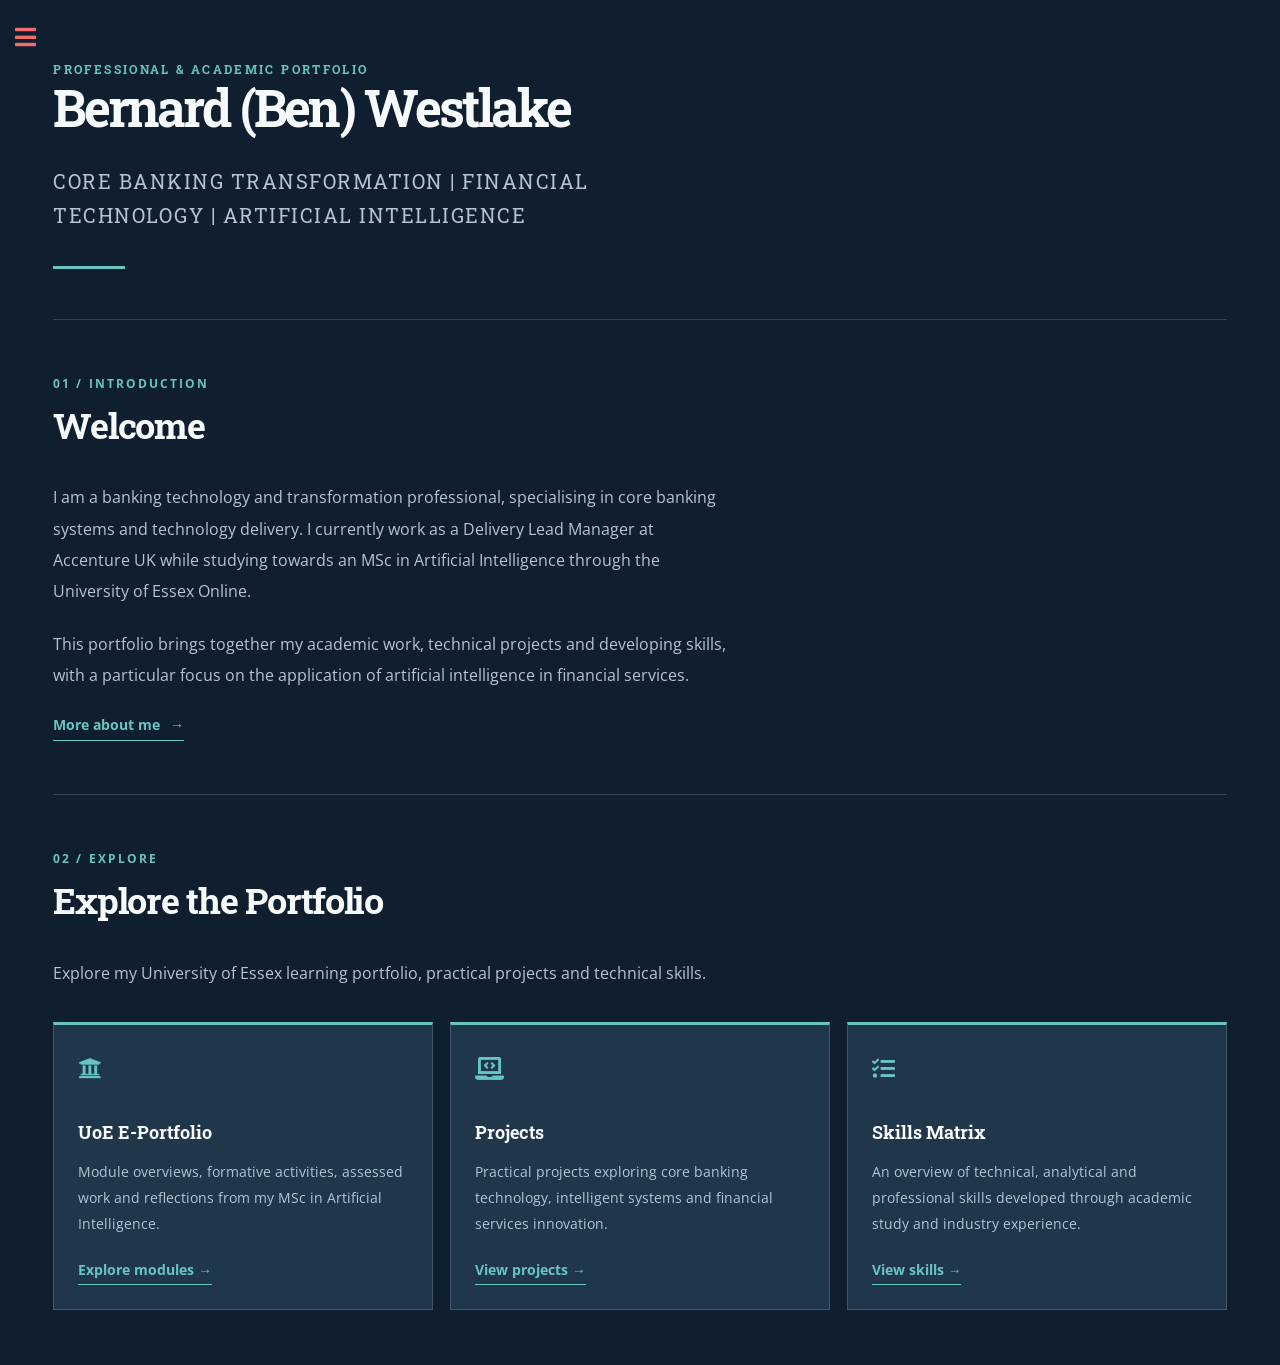
==== commit c9776b2e: "Add files via upload" ====
--- a/index.html
+++ b/index.html
@@ -1,271 +1,415 @@
-<!DOCTYPE HTML>
-<!--
-	Editorial by HTML5 UP
-	html5up.net | @ajlkn
-	Free for personal and commercial use under the CCA 3.0 license (html5up.net/license)
--->
-<html>
-	<head>
-		<title>Bernard (Ben) Westlake | Artificial Intelligence e-Portfolio</title>
-		<meta charset="utf-8" />
-		<meta name="viewport" content="width=device-width, initial-scale=1, user-scalable=no" />
-		<link rel="stylesheet" href="assets/css/main.css" />
-	</head>
-	<body class="is-preload">
-
-		<!-- Wrapper -->
-			<div id="wrapper">
-
-				<!-- Main -->
-					<div id="main">
-						<div class="inner">
-
-							<!-- Header -->
-								<header id="header">
-									 <!-- <a href="index.html" class="logo"><strong>Editorial</strong> by HTML5 UP</a> -->
-									<ul class="icons">
-										<li><a href="#" class="icon brands fa-linkedin"><span class="label">LinkedIn</span></a></li>
-										<!-- <li><a href="#" class="icon brands fa-facebook-f"><span class="label">Facebook</span></a></li>
-										<li><a href="#" class="icon brands fa-snapchat-ghost"><span class="label">Snapchat</span></a></li>
-										<li><a href="#" class="icon brands fa-instagram"><span class="label">Instagram</span></a></li>
-										<li><a href="#" class="icon brands fa-medium-m"><span class="label">Medium</span></a></li> -->
-									</ul>
-								</header>
-
-							<!-- Banner -->
-								<section id="banner">
-									<div class="content">
-										<header>
-											<h1>Bernard (Ben) Westlake</h1>
-											<p>Artificial Intelligence | e-Portfolio</p>
-										</header>
-										<p>
-											Welcome to my academic portfolio.
-										</p>
-										<p>
-											I am a banking technolgy and transformation professional,
-											specialising in core banking systems and technolgy delivery.
-										</p>
-										<p>
-											Currently, pursuing an MSc in Artificial Intelligence at
-											the University of Essex, while also working full time at
-											Accenture.
-										</p>
-										<ul class="actions">
-											<li><a href="#" class="button big">Learn More</a></li>
-										</ul>
-									</div>
-									<span class="image object">
-										<img src="images/pic10.jpg" alt="" />
-									</span>
-								</section>
-
-							<!-- Section -->
-								<section>
-									<header class="major">
-										<h2>Erat lacinia</h2>
-									</header>
-									<div class="features">
-										<article>
-											<span class="icon fa-gem"></span>
-											<div class="content">
-												<h3>Portitor ullamcorper</h3>
-												<p>Aenean ornare velit lacus, ac varius enim lorem ullamcorper dolore. Proin aliquam facilisis ante interdum. Sed nulla amet lorem feugiat tempus aliquam.</p>
-											</div>
-										</article>
-										<article>
-											<span class="icon solid fa-paper-plane"></span>
-											<div class="content">
-												<h3>Sapien veroeros</h3>
-												<p>Aenean ornare velit lacus, ac varius enim lorem ullamcorper dolore. Proin aliquam facilisis ante interdum. Sed nulla amet lorem feugiat tempus aliquam.</p>
-											</div>
-										</article>
-										<article>
-											<span class="icon solid fa-rocket"></span>
-											<div class="content">
-												<h3>Quam lorem ipsum</h3>
-												<p>Aenean ornare velit lacus, ac varius enim lorem ullamcorper dolore. Proin aliquam facilisis ante interdum. Sed nulla amet lorem feugiat tempus aliquam.</p>
-											</div>
-										</article>
-										<article>
-											<span class="icon solid fa-signal"></span>
-											<div class="content">
-												<h3>Sed magna finibus</h3>
-												<p>Aenean ornare velit lacus, ac varius enim lorem ullamcorper dolore. Proin aliquam facilisis ante interdum. Sed nulla amet lorem feugiat tempus aliquam.</p>
-											</div>
-										</article>
-									</div>
-								</section>
-
-							<!-- Section -->
-								<section>
-									<header class="major">
-										<h2>Ipsum sed dolor</h2>
-									</header>
-									<div class="posts">
-										<article>
-											<a href="#" class="image"><img src="images/pic01.jpg" alt="" /></a>
-											<h3>Interdum aenean</h3>
-											<p>Aenean ornare velit lacus, ac varius enim lorem ullamcorper dolore. Proin aliquam facilisis ante interdum. Sed nulla amet lorem feugiat tempus aliquam.</p>
-											<ul class="actions">
-												<li><a href="#" class="button">More</a></li>
-											</ul>
-										</article>
-										<article>
-											<a href="#" class="image"><img src="images/pic02.jpg" alt="" /></a>
-											<h3>Nulla amet dolore</h3>
-											<p>Aenean ornare velit lacus, ac varius enim lorem ullamcorper dolore. Proin aliquam facilisis ante interdum. Sed nulla amet lorem feugiat tempus aliquam.</p>
-											<ul class="actions">
-												<li><a href="#" class="button">More</a></li>
-											</ul>
-										</article>
-										<article>
-											<a href="#" class="image"><img src="images/pic03.jpg" alt="" /></a>
-											<h3>Tempus ullamcorper</h3>
-											<p>Aenean ornare velit lacus, ac varius enim lorem ullamcorper dolore. Proin aliquam facilisis ante interdum. Sed nulla amet lorem feugiat tempus aliquam.</p>
-											<ul class="actions">
-												<li><a href="#" class="button">More</a></li>
-											</ul>
-										</article>
-										<article>
-											<a href="#" class="image"><img src="images/pic04.jpg" alt="" /></a>
-											<h3>Sed etiam facilis</h3>
-											<p>Aenean ornare velit lacus, ac varius enim lorem ullamcorper dolore. Proin aliquam facilisis ante interdum. Sed nulla amet lorem feugiat tempus aliquam.</p>
-											<ul class="actions">
-												<li><a href="#" class="button">More</a></li>
-											</ul>
-										</article>
-										<article>
-											<a href="#" class="image"><img src="images/pic05.jpg" alt="" /></a>
-											<h3>Feugiat lorem aenean</h3>
-											<p>Aenean ornare velit lacus, ac varius enim lorem ullamcorper dolore. Proin aliquam facilisis ante interdum. Sed nulla amet lorem feugiat tempus aliquam.</p>
-											<ul class="actions">
-												<li><a href="#" class="button">More</a></li>
-											</ul>
-										</article>
-										<article>
-											<a href="#" class="image"><img src="images/pic06.jpg" alt="" /></a>
-											<h3>Amet varius aliquam</h3>
-											<p>Aenean ornare velit lacus, ac varius enim lorem ullamcorper dolore. Proin aliquam facilisis ante interdum. Sed nulla amet lorem feugiat tempus aliquam.</p>
-											<ul class="actions">
-												<li><a href="#" class="button">More</a></li>
-											</ul>
-										</article>
-									</div>
-								</section>
-
-						</div>
-					</div>
-
-				<!-- Sidebar -->
-					<div id="sidebar">
-						<div class="inner">
-
-							<!-- Search -->
-								<section id="search" class="alt">
-									<form method="post" action="#">
-										<input type="text" name="query" id="query" placeholder="Search" />
-									</form>
-								</section>
-
-							<!-- Menu -->
-								<nav id="menu">
-									<header class="major">
-										<h2>Navigation</h2>
-									</header>
-									
-									<ul>
-										<li>
-											<a href="index.html">Home</a>
-										</li>
-										
-										<li>
-											<a href="about.html">About Me</a>
-										</li>
-
-										<li>
-											<span class="opener">UoE E-Portfolio</span>
-											<ul>
-												<li>
-													<a href="understanding-ai.html">
-														Understanding Artificial Intelligence
-													</a>
-												</li>
-												<li>
-													<a href="launch-into-computing.html">
-														Launch Into Computing
-													</a>
-												</li>
-												
-												<li>
-													<a href="numerical-analysis.html">
-														Numerical Analysis
-													</a>
-												</li>
-											</ul>
-										</li>
-										<li>
-											<a href="https://github.com/bwestlake">
-												GitHub
-											</a>
-										</li>
-									</ul>
-								</nav>
-
-							<!-- Section -->
-								<section>
-									<header class="major">
-										<h2>Ante interdum</h2>
-									</header>
-									<div class="mini-posts">
-										<article>
-											<a href="#" class="image"><img src="images/pic07.jpg" alt="" /></a>
-											<p>Aenean ornare velit lacus, ac varius enim lorem ullamcorper dolore aliquam.</p>
-										</article>
-										<article>
-											<a href="#" class="image"><img src="images/pic08.jpg" alt="" /></a>
-											<p>Aenean ornare velit lacus, ac varius enim lorem ullamcorper dolore aliquam.</p>
-										</article>
-										<article>
-											<a href="#" class="image"><img src="images/pic09.jpg" alt="" /></a>
-											<p>Aenean ornare velit lacus, ac varius enim lorem ullamcorper dolore aliquam.</p>
-										</article>
-									</div>
-									<ul class="actions">
-										<li><a href="#" class="button">More</a></li>
-									</ul>
-								</section>
-
-							<!-- Section -->
-								<section>
-									<header class="major">
-										<h2>Get in touch</h2>
-									</header>
-									<p>Sed varius enim lorem ullamcorper dolore aliquam aenean ornare velit lacus, ac varius enim lorem ullamcorper dolore. Proin sed aliquam facilisis ante interdum. Sed nulla amet lorem feugiat tempus aliquam.</p>
-									<ul class="contact">
-										<li class="icon solid fa-envelope"><a href="#">information@untitled.tld</a></li>
-										<li class="icon solid fa-phone">(000) 000-0000</li>
-										<li class="icon solid fa-home">1234 Somewhere Road #8254<br />
-										Nashville, TN 00000-0000</li>
-									</ul>
-								</section>
-
-							<!-- Footer -->
-								<footer id="footer">
-									<p class="copyright">&copy; Untitled. All rights reserved. Demo Images: <a href="https://unsplash.com">Unsplash</a>. Design: <a href="https://html5up.net">HTML5 UP</a>.</p>
-								</footer>
-
-						</div>
-					</div>
-
-			</div>
-
-		<!-- Scripts -->
-			<script src="assets/js/jquery.min.js"></script>
-			<script src="assets/js/browser.min.js"></script>
-			<script src="assets/js/breakpoints.min.js"></script>
-			<script src="assets/js/util.js"></script>
-			<script src="assets/js/main.js"></script>
-
-	</body>
-</html>
+<!DOCTYPE HTML>
+<!--
+  Editorial by HTML5 UP | html5up.net | CCA 3.0 license.
+-->
+<html lang="en">
+<head>
+  <meta charset="utf-8" />
+  <meta name="viewport" content="width=device-width, initial-scale=1" />
+  <meta name="description" content="Bernard (Ben) Westlake — core banking transformation, financial technology and artificial intelligence portfolio." />
+  <title>Bernard (Ben) Westlake | Home</title>
+  <link rel="stylesheet" href="assets/css/main.css" />
+
+  <style>
+    /* Shared colours and typography from about.html */
+    :root {
+      --navy: #101f30;
+      --navy-soft: #182e43;
+      --teal: #67c5c1;
+      --white: #f7fafb;
+      --muted: #b4c5d0;
+      --line: rgba(224,242,246,.17);
+      --panel: #20364b;
+    }
+
+    html { scroll-behavior: smooth; }
+    body, #main { background: var(--navy); color: var(--white); }
+    #main > .inner { max-width: 1320px; }
+    #main h1, #main h2, #main h3, #main strong { color: var(--white); }
+    #main p { color: var(--muted); }
+    #main a { color: var(--teal); }
+    #main a:hover { color: var(--white); }
+
+    /* Same header treatment as About Me */
+    #header {
+      display: block;
+      padding: 4.5em 0 3.8em;
+      border-bottom: 1px solid var(--line);
+    }
+
+    .eyebrow {
+      color: var(--teal) !important;
+      text-transform: uppercase;
+      letter-spacing: .2em;
+      font-weight: 700;
+      font-size: .74rem;
+      margin: 0 0 1.6em;
+    }
+
+    #header h1 {
+      font-size: clamp(2.2rem,4vw,3.8rem);
+      line-height: 1.07;
+      letter-spacing: -.055em;
+      margin: 0;
+      font-weight: 700;
+    }
+
+    .hero-subtitle {
+      font-size: clamp(1rem,1.8vw,1.25rem);
+      line-height: 1.7;
+      margin: 1.5em 0 0;
+      max-width: 680px;
+    }
+
+    .hero-rule {
+      width: 72px;
+      height: 3px;
+      background: var(--teal);
+      margin-top: 2.5em;
+    }
+
+    /* Consistent section headings and vertical rhythm */
+    .content-section {
+      padding: 4em 0;
+      border-bottom: 1px solid var(--line);
+      scroll-margin-top: 2em;
+    }
+    .content-section:last-child { border-bottom: 0; }
+
+    .section-kicker {
+      font-size: .75rem;
+      color: var(--teal) !important;
+      text-transform: uppercase;
+      letter-spacing: .17em;
+      font-weight: 700;
+      margin: 0 0 .85em;
+    }
+
+    .section-heading {
+      font-size: clamp(1.65rem,2.8vw,2.5rem);
+      line-height: 1.2;
+      letter-spacing: -.035em;
+      margin: 0 0 1em;
+    }
+
+    .section-copy p {
+      font-size: 1rem;
+      line-height: 1.95;
+      max-width: 75ch;
+      margin: 0 0 1.35em;
+    }
+    .section-copy p:last-child { margin-bottom: 0; }
+
+    /* Home-specific links and navigation cards */
+    #main .text-link {
+      display: inline-flex;
+      align-items: center;
+      gap: .65em;
+      margin-top: 1.5em;
+      font-size: .9rem;
+      font-weight: 700;
+      text-decoration: none;
+      border-bottom: 1px solid var(--teal);
+      padding-bottom: .25em;
+    }
+    #main .text-link:hover { border-bottom-color: var(--white); }
+    #main .text-link:focus-visible,
+    #main .portfolio-card a:focus-visible {
+      outline: 2px solid var(--teal);
+      outline-offset: 5px;
+    }
+
+    .portfolio-grid {
+      display: grid;
+      grid-template-columns: repeat(3,minmax(0,1fr));
+      gap: 1.25em;
+      margin-top: 2.5em;
+    }
+
+    .portfolio-card {
+      display: flex;
+      flex-direction: column;
+      min-width: 0;
+      background: var(--panel);
+      border: 1px solid var(--line);
+      border-top: 3px solid var(--teal);
+      padding: 1.8em;
+    }
+
+    .portfolio-card .card-icon {
+      color: var(--teal);
+      font-size: 1.45rem;
+      margin-bottom: 1.35em;
+    }
+
+    .portfolio-card h3 {
+      font-size: 1.1rem;
+      margin: 0 0 .75em;
+    }
+
+    .portfolio-card p {
+      font-size: .9rem;
+      line-height: 1.8;
+      margin: 0 0 1.5em;
+    }
+
+    #main .portfolio-card a {
+      align-self: flex-start;
+      margin-top: auto;
+      font-size: .86rem;
+      font-weight: 700;
+      text-decoration: none;
+      border-bottom: 1px solid var(--teal);
+      padding-bottom: .2em;
+    }
+    #main .portfolio-card a:hover { border-bottom-color: var(--white); }
+
+    /* Sidebar: same colours, icons and sticky footer as about.html */
+    #sidebar { background: #eaf0f2; }
+
+    #sidebar > .inner {
+      display: flex;
+      flex-direction: column;
+      min-height: 100vh;
+    }
+
+    #sidebar #menu { flex-shrink: 0; }
+
+    #sidebar header.major > :first-child {
+      border-bottom-color: #177f83;
+    }
+
+    #menu ul a, #menu ul span { color: #20344a; }
+
+    #menu ul a:hover,
+    #menu ul span.opener:hover,
+    #menu ul a[aria-current="page"] {
+      color: #177f83;
+    }
+
+    #menu ul a[aria-current="page"] { font-weight: 700; }
+
+    #menu .menu-icon {
+      display: inline-block;
+      width: 1.4em;
+      margin-right: .65em;
+      text-align: center;
+      color: #177f83;
+    }
+
+    #sidebar #footer {
+      margin-top: auto;
+      padding-top: 2em;
+      padding-bottom: 1em;
+    }
+
+    #sidebar #footer .copyright {
+      font-size: .74rem;
+      line-height: 1.7;
+    }
+
+    /* Responsive layout */
+    @media screen and (max-width: 980px) {
+      .portfolio-grid { grid-template-columns: repeat(2,minmax(0,1fr)); }
+    }
+
+    @media screen and (max-width: 760px) {
+      #header { padding: 2.8em 0; }
+      .content-section { padding: 2.7em 0; }
+      .portfolio-grid { grid-template-columns: 1fr; }
+    }
+
+    @media (prefers-reduced-motion: reduce) {
+      html { scroll-behavior: auto; }
+    }
+  </style>
+</head>
+
+<body class="is-preload">
+  <div id="wrapper">
+
+    <!-- MAIN CONTENT -->
+    <div id="main">
+      <div class="inner">
+
+        <header id="header">
+          <p class="eyebrow">Professional &amp; Academic Portfolio</p>
+          <h1>Bernard (Ben) Westlake</h1>
+          <p class="hero-subtitle">
+            Core Banking Transformation <span aria-hidden="true">|</span>
+            Financial Technology <span aria-hidden="true">|</span>
+            Artificial Intelligence
+          </p>
+          <div class="hero-rule" aria-hidden="true"></div>
+        </header>
+
+        <main id="page-content">
+
+          <!-- INTRODUCTION -->
+          <section class="content-section" id="introduction">
+            <p class="section-kicker">01 / Introduction</p>
+            <h2 class="section-heading">Welcome</h2>
+
+            <div class="section-copy">
+              <p>
+                I am a banking technology and transformation professional,
+                specialising in core banking systems and technology delivery.
+                I currently work as a Delivery Lead Manager at Accenture UK
+                while studying towards an MSc in Artificial Intelligence
+                through the University of Essex Online.
+              </p>
+              <p>
+                This portfolio brings together my academic work, technical
+                projects and developing skills, with a particular focus on
+                the application of artificial intelligence in financial services.
+              </p>
+            </div>
+
+            <a class="text-link" href="about.html">
+              More about me <span aria-hidden="true">&rarr;</span>
+            </a>
+          </section>
+
+          <!-- PORTFOLIO NAVIGATION -->
+          <section class="content-section" id="explore">
+            <p class="section-kicker">02 / Explore</p>
+            <h2 class="section-heading">Explore the Portfolio</h2>
+
+            <div class="section-copy">
+              <p>
+                Explore my University of Essex learning portfolio, practical
+                projects and technical skills.
+              </p>
+            </div>
+
+            <div class="portfolio-grid">
+              <article class="portfolio-card">
+                <i class="icon solid fa-university card-icon" aria-hidden="true"></i>
+                <h3>UoE E-Portfolio</h3>
+                <p>
+                  Module overviews, formative activities, assessed work
+                  and reflections from my MSc in Artificial Intelligence.
+                </p>
+                <a href="modules/understanding-ai.html">
+                  Explore modules <span aria-hidden="true">&rarr;</span>
+                </a>
+              </article>
+
+              <article class="portfolio-card">
+                <i class="icon solid fa-laptop-code card-icon" aria-hidden="true"></i>
+                <h3>Projects</h3>
+                <p>
+                  Practical projects exploring core banking technology,
+                  intelligent systems and financial services innovation.
+                </p>
+                <a href="projects/core-banking-intelligence.html">
+                  View projects <span aria-hidden="true">&rarr;</span>
+                </a>
+              </article>
+
+              <article class="portfolio-card">
+                <i class="icon solid fa-tasks card-icon" aria-hidden="true"></i>
+                <h3>Skills Matrix</h3>
+                <p>
+                  An overview of technical, analytical and professional
+                  skills developed through academic study and industry experience.
+                </p>
+                <a href="skills-matrix.html">
+                  View skills <span aria-hidden="true">&rarr;</span>
+                </a>
+              </article>
+            </div>
+          </section>
+
+        </main>
+      </div>
+    </div>
+
+    <!-- SIDEBAR NAVIGATION: mirrors about.html -->
+    <div id="sidebar">
+      <div class="inner">
+
+        <nav id="menu" aria-label="Portfolio navigation">
+          <header class="major">
+            <h2>Navigation</h2>
+          </header>
+
+          <ul>
+            <li>
+              <a href="index.html" aria-current="page">
+                <i class="icon solid fa-home menu-icon" aria-hidden="true"></i>
+                Home
+              </a>
+            </li>
+
+            <li>
+              <span class="opener">
+                <i class="icon solid fa-university menu-icon" aria-hidden="true"></i>
+                UoE E-Portfolio
+              </span>
+              <ul>
+                <li><a href="modules/understanding-ai.html">Understanding Artificial Intelligence</a></li>
+                <li><a href="modules/launch-into-computing.html">Launch Into Computing</a></li>
+                <li><a href="modules/numerical-analysis.html">Numerical Analysis</a></li>
+              </ul>
+            </li>
+
+            <li>
+              <span class="opener">
+                <i class="icon solid fa-laptop-code menu-icon" aria-hidden="true"></i>
+                Projects
+              </span>
+              <ul>
+                <li><a href="projects/core-banking-intelligence.html">Core Banking Intelligence Digest</a></li>
+              </ul>
+            </li>
+
+            <li>
+              <a href="skills-matrix.html">
+                <i class="icon solid fa-tasks menu-icon" aria-hidden="true"></i>
+                Skills Matrix
+              </a>
+            </li>
+
+            <li>
+              <a href="about.html">
+                <i class="icon solid fa-user menu-icon" aria-hidden="true"></i>
+                About Me
+              </a>
+            </li>
+
+            <li>
+              <a href="https://github.com/bwestlake" target="_blank" rel="noopener noreferrer">
+                <i class="icon brands fa-github menu-icon" aria-hidden="true"></i>
+                GitHub
+              </a>
+            </li>
+
+            <li>
+              <a href="https://www.linkedin.com/in/bernardwestlake/" target="_blank" rel="noopener noreferrer">
+                <i class="icon brands fa-linkedin-in menu-icon" aria-hidden="true"></i>
+                LinkedIn
+              </a>
+            </li>
+          </ul>
+        </nav>
+
+        <footer id="footer">
+          <p class="copyright">
+            &copy; 2026 Bernard Westlake.
+            Design: <a href="https://html5up.net">HTML5 UP</a>.
+          </p>
+        </footer>
+      </div>
+    </div>
+
+  </div>
+
+  <!-- JAVASCRIPT: same scripts and paths as about.html -->
+  <script src="assets/js/jquery.min.js"></script>
+  <script src="assets/js/browser.min.js"></script>
+  <script src="assets/js/breakpoints.min.js"></script>
+  <script src="assets/js/util.js"></script>
+  <script src="assets/js/main.js"></script>
+</body>
+</html>
